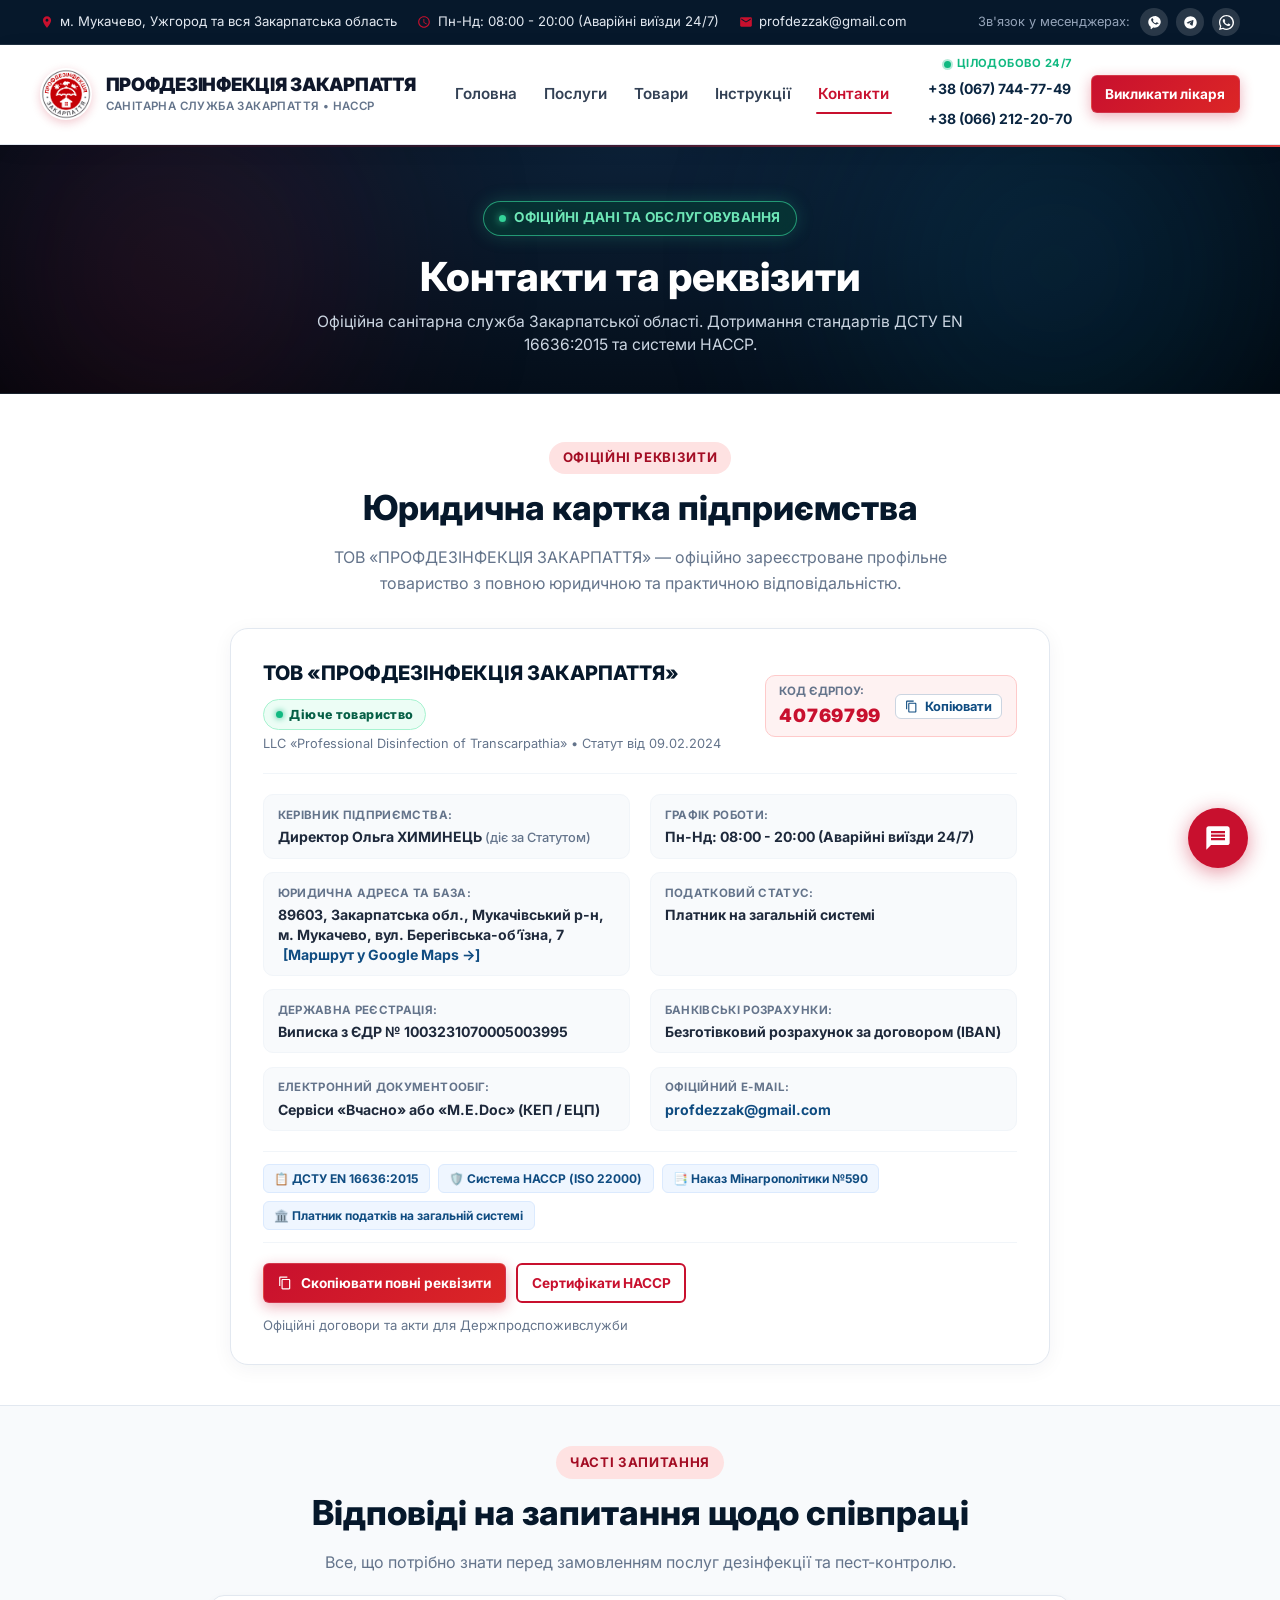
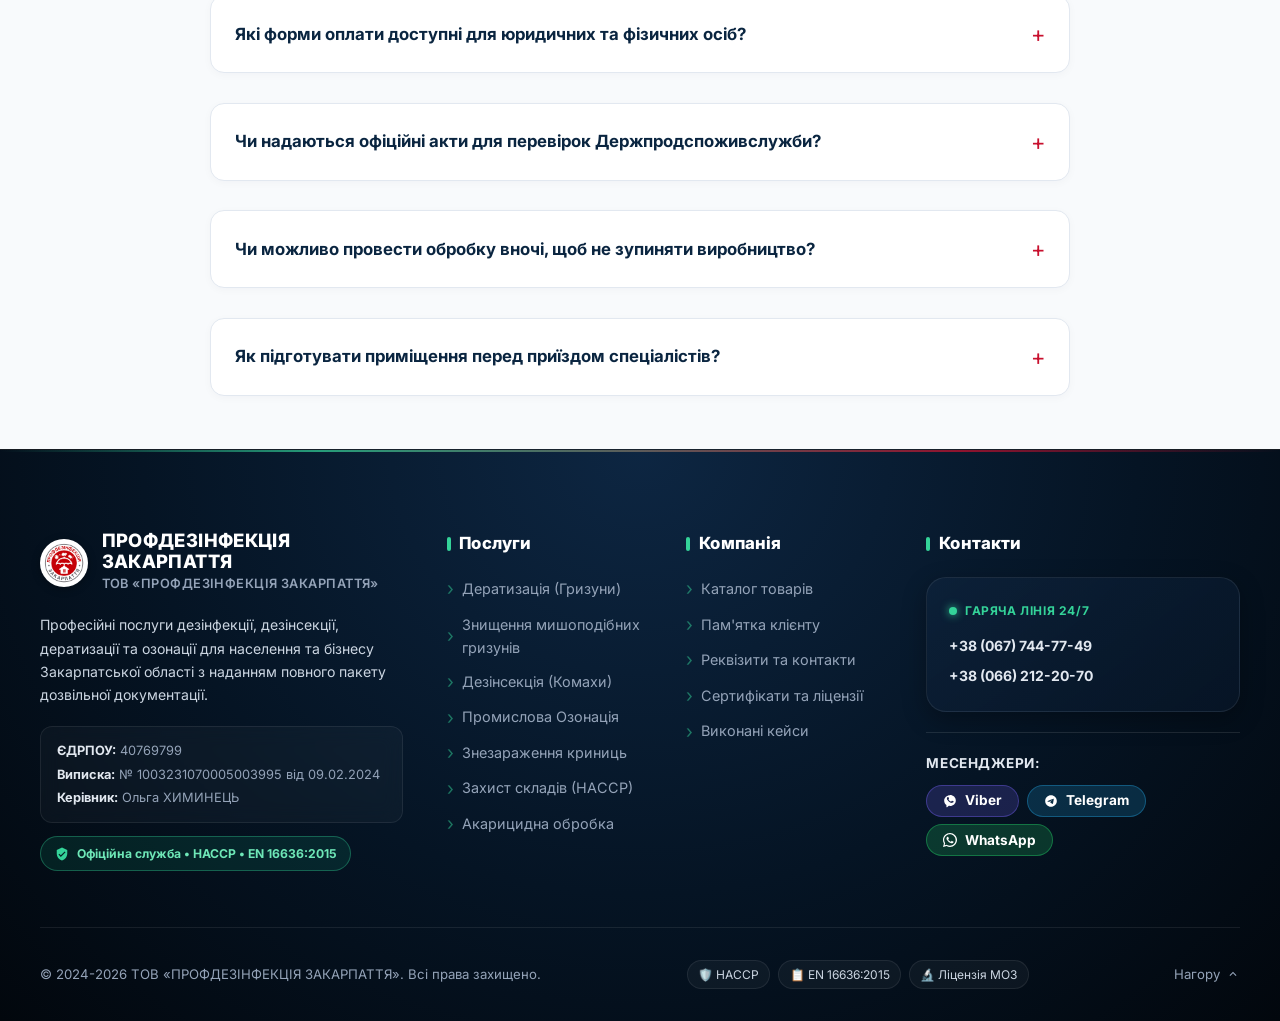
==== contacts.html @ a58d43ca "37" ====
<!DOCTYPE html>
<html lang="uk">
<head>
  <meta charset="UTF-8">
  <meta name="viewport" content="width=device-width, initial-scale=1.0">
  <title>Контакти та Реквізити | ТОВ «ПРОФДЕЗІНФЕКЦІЯ ЗАКАРПАТТЯ»</title>
  <meta name="description" content="Контакти, адреса та юридичні реквізити ТОВ «ПРОФДЕЗІНФЕКЦІЯ ЗАКАРПАТТЯ». м. Мукачево, вул. Берегівська-об’їзна, 7. Телефони: +38 (067) 744-77-49, +38 (066) 212-20-70.">
  <link rel="icon" type="image/png" href="logo.png">
  <meta property="og:title" content="Контакти та Реквізити | ТОВ «ПРОФДЕЗІНФЕКЦІЯ ЗАКАРПАТТЯ»">
  <meta property="og:description" content="Офіційні контакти та юридичні реквізити ТОВ «ПРОФДЕЗІНФЕКЦІЯ ЗАКАРПАТТЯ». м. Мукачево, вул. Берегівська-об’їзна, 7.">
  <meta property="og:image" content="logo.png">
  <meta property="og:type" content="website">
  <link rel="stylesheet" href="css/style.css">
  <link rel="preconnect" href="https://fonts.googleapis.com">
  <link rel="preconnect" href="https://fonts.gstatic.com" crossorigin>
  <link href="https://fonts.googleapis.com/css2?family=Inter:wght@400;500;600;700;800;900&display=swap" rel="stylesheet">
</head>
<body>

  <!-- Top Bar -->
  <div class="topbar">
    <div class="container">
      <div class="topbar-info">
        <div class="topbar-item">
          <svg viewBox="0 0 24 24"><path d="M12 2C8.13 2 5 5.13 5 9c0 5.25 7 13 7 13s7-7.75 7-13c0-3.87-3.13-7-7-7zm0 9.5c-1.38 0-2.5-1.12-2.5-2.5s1.12-2.5 2.5-2.5 2.5 1.12 2.5 2.5-1.12 2.5-2.5 2.5z"/></svg>
          <span data-bind="region">м. Мукачево, Ужгород та вся Закарпатська область</span>
        </div>
        <div class="topbar-item">
          <svg viewBox="0 0 24 24"><path d="M11.99 2C6.47 2 2 6.48 2 12s4.48 10 9.99 10C17.52 22 22 17.52 22 12S17.52 2 11.99 2zM12 20c-4.42 0-8-3.58-8-8s3.58-8 8-8 8 3.58 8 8-3.58 8-8 8zm.5-13H11v6l5.25 3.15.75-1.23-4.5-2.67z"/></svg>
          <span data-bind="workHours">Пн-Нд: 08:00 - 20:00 (Аварійні виїзди 24/7)</span>
        </div>
        <div class="topbar-item">
          <svg viewBox="0 0 24 24"><path d="M20 4H4c-1.1 0-1.99.9-1.99 2L2 18c0 1.1.9 2 2 2h16c1.1 0 2-.9 2-2V6c0-1.1-.9-2-2-2zm0 4l-8 5-8-5V6l8 5 8-5v2z"/></svg>
          <a href="mailto:profdezzak@gmail.com" data-bind="email">profdezzak@gmail.com</a>
        </div>
      </div>
      <div class="topbar-socials">
        <span>Зв'язок у месенджерах:</span>
        <a href="viber://chat?number=380677447749" data-social="viber" class="topbar-social-btn viber" title="Viber" target="_blank" rel="noopener" aria-label="Viber">
          <svg width="15" height="15" viewBox="0 0 24 24" fill="currentColor"><path d="M12.01 2.01c-5.5 0-9.97 4.14-9.97 9.42 0 3.01 1.48 5.71 3.84 7.37v3.2a.66.66 0 001.07.51l3.07-2.34c.65.13 1.32.2 2 .2 5.51 0 9.98-4.14 9.98-9.42s-4.47-9.42-9.98-9.42zm4.84 12.18c-.2.53-.94.97-1.44 1.03-.43.05-.98.07-1.58-.12-.39-.12-.89-.3-1.53-.58-2.69-1.19-4.44-3.92-4.57-4.1-.14-.18-1.09-1.45-1.09-2.77 0-1.32.69-1.97.93-2.24.25-.26.54-.33.72-.33.18 0 .36 0 .52.01.17.01.39-.06.61.47.23.55.78 1.9.85 2.04.07.14.12.31.02.5-.09.18-.14.3-.28.46-.14.16-.3.35-.43.47-.14.14-.29.29-.12.58.17.29.74 1.22 1.6 1.98 1.1 1 2.03 1.31 2.32 1.45.29.14.46.12.63-.08.18-.2.74-.86.94-1.16.2-.29.4-.24.67-.14.28.1 1.76.83 2.06.98.3.15.5.22.58.35.07.14.07.79-.13 1.32z"/></svg>
        </a>
        <a href="https://t.me/+380677447749" data-social="telegram" class="topbar-social-btn telegram" title="Telegram" target="_blank" rel="noopener" aria-label="Telegram">
          <svg width="15" height="15" viewBox="0 0 24 24" fill="currentColor"><path d="M12 2C6.48 2 2 6.48 2 12s4.48 10 10 10 10-4.48 10-10S17.52 2 12 2zm4.64 6.8c-.15 1.58-.8 5.42-1.13 7.19-.14.75-.42 1-.68 1.03-.58.05-1.02-.38-1.58-.75-.88-.58-1.38-.94-2.23-1.5-.99-.65-.35-1.01.22-1.59.15-.15 2.71-2.48 2.76-2.69a.2.2 0 00-.05-.18c-.06-.05-.14-.03-.21-.02-.09.02-1.49.95-4.22 2.79-.4.27-.76.41-1.08.4-.36-.01-1.04-.2-1.55-.37-.63-.2-1.12-.31-1.08-.66.02-.18.27-.36.74-.55 2.92-1.27 4.86-2.11 5.83-2.51 2.78-1.16 3.35-1.36 3.73-1.36.08 0 .27.02.39.12.1.08.13.19.14.27-.01.06.01.24 0 .38z"/></svg>
        </a>
        <a href="https://wa.me/380677447749" data-social="whatsapp" class="topbar-social-btn whatsapp" title="WhatsApp" target="_blank" rel="noopener" aria-label="WhatsApp">
          <svg width="15" height="15" viewBox="0 0 24 24" fill="currentColor"><path d="M12.004 0C5.373 0 0 5.373 0 12.004c0 2.115.55 4.184 1.597 6.002L.055 24l6.19-1.624a11.954 11.954 0 0 0 5.759 1.464h.005c6.63 0 12.004-5.374 12.004-12.004C24.013 5.373 18.636 0 12.004 0zm0 21.815c-1.8 0-3.563-.484-5.1-1.396l-.366-.217-3.791.994 1.012-3.696-.238-.379a9.78 9.78 0 0 1-1.502-5.117c0-5.41 4.402-9.813 9.814-9.813 2.622 0 5.088 1.022 6.942 2.877a9.76 9.76 0 0 1 2.872 6.936c0 5.412-4.402 9.815-9.814 9.815zm5.378-7.348c-.295-.148-1.747-.862-2.018-.96-.27-.099-.467-.148-.664.148-.197.295-.763.96-.935 1.157-.172.197-.345.222-.64.074a8.053 8.053 0 0 1-2.375-1.465 8.89 8.89 0 0 1-1.644-2.046c-.172-.295-.018-.455.13-.602.133-.133.296-.345.443-.518.148-.172.197-.295.296-.492.099-.197.049-.37-.025-.518-.074-.148-.665-1.602-.911-2.193-.24-.575-.483-.497-.664-.506-.172-.008-.37-.01-.566-.01-.197 0-.517.074-.788.37-.27.295-1.034 1.01-1.034 2.464 0 1.453 1.058 2.859 1.206 3.056.148.197 2.083 3.181 5.047 4.461.705.305 1.256.487 1.685.623.708.225 1.353.193 1.862.117.568-.085 1.747-.714 1.993-1.404.246-.69.246-1.282.172-1.404-.074-.123-.271-.197-.566-.345z"/></svg>
        </a>
      </div>
    </div>
  </div>

  <!-- Header -->
  <header class="site-header">
    <div class="container">
      <div class="header-inner">
        <a href="index.html" class="brand-logo" title="Головна - ТОВ ПРОФДЕЗІНФЕКЦІЯ ЗАКАРПАТТЯ">
          <img src="logo.png" alt="Логотип ТОВ ПРОФДЕЗІНФЕКЦІЯ ЗАКАРПАТТЯ" class="brand-logo-img" width="52" height="52">
          <div class="brand-text-group">
            <span class="brand-text-name">ПРОФДЕЗІНФЕКЦІЯ ЗАКАРПАТТЯ</span>
            <span class="brand-text-sub">Санітарна служба Закарпаття • НАССР</span>
          </div>
        </a>

        <nav class="nav-menu">
          <a href="index.html" class="nav-link">Головна</a>
          <a href="services.html" class="nav-link">Послуги</a>
          <a href="products.html" class="nav-link">Товари</a>
          <a href="instructions.html" class="nav-link">Інструкції</a>
          <a href="contacts.html" class="nav-link active">Контакти</a>
        </nav>

        <div class="header-cta">
          <div class="header-phone-box">
            <span class="phone-status">Цілодобово 24/7</span>
            <a href="tel:+380677447749" class="contact-phone-link" data-bind="phone-primary">+38 (067) 744-77-49</a>
            <a href="tel:+380662122070" class="contact-phone-link" data-bind="phone-secondary">+38 (066) 212-20-70</a>
          </div>
          <button class="btn btn-primary btn-sm" data-open-modal data-service-name="Виклик лікаря">
            Викликати лікаря
          </button>
          <button class="mobile-toggle" aria-label="Меню">
            <svg width="24" height="24" viewBox="0 0 24 24" fill="currentColor"><path d="M3 18h18v-2H3v2zm0-5h18v-2H3v2zm0-7v2h18V6H3z"/></svg>
          </button>
        </div>
      </div>
    </div>
  </header>

  <!-- Page Header -->
  <section class="page-header animated-dark-bg" id="orderRequest" style="padding: 3.5rem 0 2.25rem;">
    <div class="cases-bg-glow orb-1" aria-hidden="true"></div>
    <div class="cases-bg-glow orb-2" aria-hidden="true"></div>
    <div class="cases-glow-line" aria-hidden="true"></div>

    <div class="container text-center" style="position: relative; z-index: 2;">
      <span class="section-tag">Офіційні дані та обслуговування</span>
      <h1 class="section-title" style="color: #FFFFFF; margin-bottom: 0.5rem; font-size: clamp(1.8rem, 3.5vw, 2.5rem);">
        Контакти та реквізити
      </h1>
      <p style="color: #CBD5E1; max-width: 660px; margin: 0 auto; font-size: 0.98rem; line-height: 1.5;">
        Офіційна санітарна служба Закарпатської області. Дотримання стандартів ДСТУ EN 16636:2015 та системи НАССР.
      </p>
    </div>
  </section>

  <!-- Section: Official Company Requisites Spec (Pure White Block) -->
  <section class="section-padding" id="requisites" style="background: #FFFFFF; padding-top: 3rem;">
    <div class="container">
      <div class="section-header text-center" style="margin-bottom: 2rem;">
        <span class="section-tag">Офіційні реквізити</span>
        <h2 class="section-title">Юридична картка підприємства</h2>
        <p class="section-subtitle">
          ТОВ «ПРОФДЕЗІНФЕКЦІЯ ЗАКАРПАТТЯ» — офіційно зареєстроване профільне товариство з повною юридичною та практичною відповідальністю.
        </p>
      </div>

      <div class="req-card-compact">
        <!-- Compact Top Bar -->
        <div class="req-compact-top">
          <div class="req-compact-title-wrap">
            <div style="display: flex; align-items: center; gap: 0.6rem; flex-wrap: wrap;">
              <h3 class="req-company-title">ТОВ «ПРОФДЕЗІНФЕКЦІЯ ЗАКАРПАТТЯ»</h3>
              <div class="req-status-badge">
                <span class="req-status-dot"></span>
                <span>Діюче товариство</span>
              </div>
            </div>
            <div class="req-company-sub">
              LLC «Professional Disinfection of Transcarpathia» • Статут від 09.02.2024
            </div>
          </div>

          <!-- Highlighted EDRPOU Box -->
          <div class="req-edrpou-badge-box">
            <div>
              <div style="font-size: 0.72rem; color: #64748B; font-weight: 700; text-transform: uppercase;">Код ЄДРПОУ:</div>
              <div class="req-edrpou-val">40769799</div>
            </div>
            <button type="button" class="req-copy-pill" data-copy-val="40769799" title="Скопіювати ЄДРПОУ" style="margin-left: 0.25rem;">
              <svg width="13" height="13" viewBox="0 0 24 24" fill="currentColor"><path d="M16 1H4c-1.1 0-2 .9-2 2v14h2V3h12V1zm3 4H8c-1.1 0-2 .9-2 2v14c0 1.1.9 2 2 2h11c1.1 0 2-.9 2-2V7c0-1.1-.9-2-2-2zm0 16H8V7h11v14z"/></svg>
              <span>Копіювати</span>
            </button>
          </div>
        </div>

        <!-- Compact 2-Column Info Grid -->
        <div class="req-compact-grid">
          <div class="req-compact-item">
            <span class="req-compact-label">Керівник підприємства:</span>
            <span class="req-compact-value">Директор Ольга ХИМИНЕЦЬ <span style="font-weight: 500; font-size: 0.8rem; color: #64748B;">(діє за Статутом)</span></span>
          </div>

          <div class="req-compact-item">
            <span class="req-compact-label">Графік роботи:</span>
            <span class="req-compact-value" data-bind="work-hours">Пн–Нд: 08:00 – 20:00 <span style="font-weight: 500; font-size: 0.8rem; color: #64748B;">(Аварійні виїзди 24/7)</span></span>
          </div>

          <div class="req-compact-item">
            <span class="req-compact-label">Юридична адреса та база:</span>
            <span class="req-compact-value">
              <span data-bind="address">89603, Закарпатська обл., м. Мукачево, вул. Берегівська-об’їзна, 7</span>
              <a href="https://www.google.com/maps/search/?api=1&query=48.42333,22.69666" target="_blank" rel="noopener" style="display: inline-block; margin-left: 0.35rem; color: #0F4C81; font-weight: 700;">
                [Маршрут у Google Maps →]
              </a>
            </span>
          </div>

          <div class="req-compact-item">
            <span class="req-compact-label">Податковий статус:</span>
            <span class="req-compact-value">Платник на загальній системі</span>
          </div>

          <div class="req-compact-item">
            <span class="req-compact-label">Державна реєстрація:</span>
            <span class="req-compact-value">Виписка з ЄДР № 1003231070005003995</span>
          </div>

          <div class="req-compact-item">
            <span class="req-compact-label">Банківські розрахунки:</span>
            <span class="req-compact-value">Безготівковий розрахунок за договором (IBAN)</span>
          </div>

          <div class="req-compact-item">
            <span class="req-compact-label">Електронний документообіг:</span>
            <span class="req-compact-value">Сервіси «Вчасно» або «M.E.Doc» (КЕП / ЕЦП)</span>
          </div>

          <div class="req-compact-item">
            <span class="req-compact-label">Офіційний e-mail:</span>
            <span class="req-compact-value"><a href="mailto:profdezzak@gmail.com" style="color: #0F4C81; font-weight: 700; text-decoration: none;" data-bind="email">profdezzak@gmail.com</a></span>
          </div>
        </div>

        <!-- Regulatory Standards Tags -->
        <div class="req-compact-tags">
          <span class="req-compact-tag">📋 ДСТУ EN 16636:2015</span>
          <span class="req-compact-tag">🛡️ Система НАССР (ISO 22000)</span>
          <span class="req-compact-tag">📑 Наказ Мінагрополітики №590</span>
          <span class="req-compact-tag">🏛️ Платник податків на загальній системі</span>
        </div>

        <!-- Actions -->
        <div class="req-compact-actions">
          <div style="display: flex; gap: 0.65rem; flex-wrap: wrap;">
            <button type="button" class="btn btn-primary btn-sm" data-copy-val="ТОВ «ПРОФДЕЗІНФЕКЦІЯ ЗАКАРПАТТЯ», ЄДРПОУ 40769799, 89603, Закарпатська обл., м. Мукачево, вул. Берегівська-об’їзна, 7, тел: +38 (067) 744-77-49, email: profdezzak@gmail.com">
              <svg width="14" height="14" viewBox="0 0 24 24" fill="currentColor"><path d="M16 1H4c-1.1 0-2 .9-2 2v14h2V3h12V1zm3 4H8c-1.1 0-2 .9-2 2v14c0 1.1.9 2 2 2h11c1.1 0 2-.9 2-2V7c0-1.1-.9-2-2-2zm0 16H8V7h11v14z"/></svg>
              <span>Скопіювати повні реквізити</span>
            </button>
            <a href="index.html#certificates" class="btn btn-outline btn-sm open-cert-modal">
              <span>Сертифікати НАССР</span>
            </a>
          </div>
          <span style="font-size: 0.82rem; color: #64748B;">
            Офіційні договори та акти для Держпродспоживслужби
          </span>
        </div>
      </div>
    </div>
  </section>

  <!-- Contacts FAQ Section - Soft Slate Block -->
  <section class="section-padding" id="faq" style="background: #F8FAFC; border-top: 1px solid #E2E8F0;">
    <div class="container">
      <div class="section-header text-center">
        <span class="section-tag">Часті запитання</span>
        <h2 class="section-title">Відповіді на запитання щодо співпраці</h2>
        <p class="section-subtitle">
          Все, що потрібно знати перед замовленням послуг дезінфекції та пест-контролю.
        </p>
      </div>

      <div class="faq-grid" style="max-width: 860px; margin: 0 auto;">
        <div class="faq-item" style="background: #FFFFFF; border: 1px solid #E2E8F0; border-radius: 14px; margin-bottom: 0.85rem; box-shadow: 0 2px 8px rgba(10, 37, 64, 0.03);">
          <details>
            <summary>Які форми оплати доступні для юридичних та фізичних осіб?</summary>
            <div class="faq-answer">
              Працюємо за безготівковим розрахунком з наданням повного пакета бухгалтерських документів (рахунок-фактура, акт виконаних робіт, податкові накладні), а також через казначейські рахунки для державних установ. Фізичні особи можуть оплатити послуги картою або за реквізитами після проведення робіт.
            </div>
          </details>
        </div>

        <div class="faq-item" style="background: #FFFFFF; border: 1px solid #E2E8F0; border-radius: 14px; margin-bottom: 0.85rem; box-shadow: 0 2px 8px rgba(10, 37, 64, 0.03);">
          <details>
            <summary>Чи надаються офіційні акти для перевірок Держпродспоживслужби?</summary>
            <div class="faq-answer">
              Так, на 100%. Ми видаємо офіційні номерні акти виконаних робіт установленого зразка, санітарні паспорти об'єктів та заповнюємо журнали пест-контролю відповідно до регламентів ДСТУ EN 16636:2015 та системи НАССР (Наказ Мінагрополітики №590).
            </div>
          </details>
        </div>

        <div class="faq-item" style="background: #FFFFFF; border: 1px solid #E2E8F0; border-radius: 14px; margin-bottom: 0.85rem; box-shadow: 0 2px 8px rgba(10, 37, 64, 0.03);">
          <details>
            <summary>Чи можливо провести обробку вночі, щоб не зупиняти виробництво?</summary>
            <div class="faq-answer">
              Так. Для ресторанів, супермаркетів, складів та пекарень ми надаємо послугу «Zero-Downtime»: мобільна бригада виїжджає у зручний для вас проміжок часу (наприклад, з 22:00 до 06:00), проводить повну дезінсекцію або озонацію та вентиляцію, щоб о 08:00 заклад розпочав роботу в чистому приміщенні.
            </div>
          </details>
        </div>

        <div class="faq-item" style="background: #FFFFFF; border: 1px solid #E2E8F0; border-radius: 14px; margin-bottom: 0.85rem; box-shadow: 0 2px 8px rgba(10, 37, 64, 0.03);">
          <details>
            <summary>Як підготувати приміщення перед приїздом спеціалістів?</summary>
            <div class="faq-answer">
              Основні правила: заховати відкриті продукти харчування або герметично запакувати їх, прибрати предмети особистої гігієни та забезпечити доступ фахівців до плінтусів, кутів і вентиляційних отворів. Детальні пам'ятки можна переглянути у розділі <a href="instructions.html" style="color: var(--brand-red); font-weight: 700;">«Інструкції»</a>.
            </div>
          </details>
        </div>
      </div>
    </div>
  </section>

  <!-- Site Footer -->
  <footer class="site-footer">
    <div class="container">
      <div class="footer-grid">
        <div class="footer-brand">
          <div class="footer-brand-header">
            <img src="logo.png" alt="Логотип ТОВ ПРОФДЕЗІНФЕКЦІЯ ЗАКАРПАТТЯ" class="footer-logo-img">
            <div>
              <div class="brand-text-name">ПРОФДЕЗІНФЕКЦІЯ ЗАКАРПАТТЯ</div>
              <div class="brand-text-sub">ТОВ «ПРОФДЕЗІНФЕКЦІЯ ЗАКАРПАТТЯ»</div>
            </div>
          </div>
          <p class="footer-brand-desc">
            Професійні послуги дезінфекції, дезінсекції, дератизації та озонації для населення та бізнесу Закарпатської області з наданням повного пакету дозвільної документації.
          </p>
          <div class="footer-requisites-card">
            <div class="footer-req-row"><strong>ЄДРПОУ:</strong> 40769799</div>
            <div class="footer-req-row"><strong>Виписка:</strong> № 1003231070005003995 від 09.02.2024</div>
            <div class="footer-req-row"><strong>Керівник:</strong> Ольга ХИМИНЕЦЬ</div>
          </div>
          <div class="footer-license-badge">
            <svg width="14" height="14" viewBox="0 0 24 24" fill="currentColor"><path d="M12 1L3 5v6c0 5.55 3.84 10.74 9 12 5.16-1.26 9-6.45 9-12V5l-9-4zm-2 16l-4-4 1.41-1.41L10 14.17l6.59-6.59L18 9l-8 8z"/></svg>
            <span>Офіційна служба • НАССР • EN 16636:2015</span>
          </div>
        </div>

        <div>
          <h4 class="footer-heading">Послуги</h4>
          <ul class="footer-links">
            <li><a href="services.html#deratization">Дератизація (Гризуни)</a></li>
            <li><a href="services.html#deratization-rodents">Знищення мишоподібних гризунів</a></li>
            <li><a href="services.html#disinsection">Дезінсекція (Комахи)</a></li>
            <li><a href="services.html#ozonation">Промислова Озонація</a></li>
            <li><a href="services.html#water-disinfection">Знезараження криниць</a></li>
            <li><a href="services.html#storage-protection">Захист складів (НАССР)</a></li>
            <li><a href="services.html#outdoor-treatment">Акарицидна обробка</a></li>
          </ul>
        </div>

        <div>
          <h4 class="footer-heading">Компанія</h4>
          <ul class="footer-links">
            <li><a href="products.html">Каталог товарів</a></li>
            <li><a href="instructions.html">Пам'ятка клієнту</a></li>
            <li><a href="contacts.html">Реквізити та контакти</a></li>
            <li><a href="index.html#certificates" class="open-cert-modal">Сертифікати та ліцензії</a></li>
            <li><a href="index.html#cases">Виконані кейси</a></li>
          </ul>
        </div>

        <div>
          <h4 class="footer-heading">Контакти</h4>
          <div class="footer-contact-card">
            <div class="footer-hotline-badge">
              <span class="pulse-dot"></span>
              <span>Гаряча лінія 24/7</span>
            </div>
            <a href="tel:+380677447749" class="contact-phone-link" data-bind="phone-primary">+38 (067) 744-77-49</a>
            <a href="tel:+380662122070" class="contact-phone-link" data-bind="phone-secondary">+38 (066) 212-20-70</a>
          </div>

          <div class="footer-social-block">
            <div class="footer-social-title">Месенджери:</div>
            <div class="footer-messengers-grid">
              <a href="viber://chat?number=380677447749" data-social="viber" class="social-pill-btn viber" target="_blank" rel="noopener" aria-label="Viber">
                <svg viewBox="0 0 24 24"><path d="M12.01 2.01c-5.5 0-9.97 4.14-9.97 9.42 0 3.01 1.48 5.71 3.84 7.37v3.2a.66.66 0 001.07.51l3.07-2.34c.65.13 1.32.2 2 .2 5.51 0 9.98-4.14 9.98-9.42s-4.47-9.42-9.98-9.42zm4.84 12.18c-.2.53-.94.97-1.44 1.03-.43.05-.98.07-1.58-.12-.39-.12-.89-.3-1.53-.58-2.69-1.19-4.44-3.92-4.57-4.1-.14-.18-1.09-1.45-1.09-2.77 0-1.32.69-1.97.93-2.24.25-.26.54-.33.72-.33.18 0 .36 0 .52.01.17.01.39-.06.61.47.23.55.78 1.9.85 2.04.07.14.12.31.02.5-.09.18-.14.3-.28.46-.14.16-.3.35-.43.47-.14.14-.29.29-.12.58.17.29.74 1.22 1.6 1.98 1.1 1 2.03 1.31 2.32 1.45.29.14.46.12.63-.08.18-.2.74-.86.94-1.16.2-.29.4-.24.67-.14.28.1 1.76.83 2.06.98.3.15.5.22.58.35.07.14.07.79-.13 1.32z"/></svg>Viber
              </a>
              <a href="https://t.me/+380677447749" data-social="telegram" class="social-pill-btn telegram" target="_blank" rel="noopener" aria-label="Telegram">
                <svg viewBox="0 0 24 24"><path d="M12 2C6.48 2 2 6.48 2 12s4.48 10 10 10 10-4.48 10-10S17.52 2 12 2zm4.64 6.8c-.15 1.58-.8 5.42-1.13 7.19-.14.75-.42 1-.68 1.03-.58.05-1.02-.38-1.58-.75-.88-.58-1.38-.94-2.23-1.5-.99-.65-.35-1.01.22-1.59.15-.15 2.71-2.48 2.76-2.69a.2.2 0 00-.05-.18c-.06-.05-.14-.03-.21-.02-.09.02-1.49.95-4.22 2.79-.4.27-.76.41-1.08.4-.36-.01-1.04-.2-1.55-.37-.63-.2-1.12-.31-1.08-.66.02-.18.27-.36.74-.55 2.92-1.27 4.86-2.11 5.83-2.51 2.78-1.16 3.35-1.36 3.73-1.36.08 0 .27.02.39.12.1.08.13.19.14.27-.01.06.01.24 0 .38z"/></svg>Telegram
              </a>
              <a href="https://wa.me/380677447749" data-social="whatsapp" class="social-pill-btn whatsapp" target="_blank" rel="noopener" aria-label="WhatsApp">
                <svg viewBox="0 0 24 24"><path d="M12.004 0C5.373 0 0 5.373 0 12.004c0 2.115.55 4.184 1.597 6.002L.055 24l6.19-1.624a11.954 11.954 0 0 0 5.759 1.464h.005c6.63 0 12.004-5.374 12.004-12.004C24.013 5.373 18.636 0 12.004 0zm0 21.815c-1.8 0-3.563-.484-5.1-1.396l-.366-.217-3.791.994 1.012-3.696-.238-.379a9.78 9.78 0 0 1-1.502-5.117c0-5.41 4.402-9.813 9.814-9.813 2.622 0 5.088 1.022 6.942 2.877a9.76 9.76 0 0 1 2.872 6.936c0 5.412-4.402 9.815-9.814 9.815zm5.378-7.348c-.295-.148-1.747-.862-2.018-.96-.27-.099-.467-.148-.664.148-.197.295-.763.96-.935 1.157-.172.197-.345.222-.64.074a8.053 8.053 0 0 1-2.375-1.465 8.89 8.89 0 0 1-1.644-2.046c-.172-.295-.018-.455.13-.602.133-.133.296-.345.443-.518.148-.172.197-.295.296-.492.099-.197.049-.37-.025-.518-.074-.148-.665-1.602-.911-2.193-.24-.575-.483-.497-.664-.506-.172-.008-.37-.01-.566-.01-.197 0-.517.074-.788.37-.27.295-1.034 1.01-1.034 2.464 0 1.453 1.058 2.859 1.206 3.056.148.197 2.083 3.181 5.047 4.461.705.305 1.256.487 1.685.623.708.225 1.353.193 1.862.117.568-.085 1.747-.714 1.993-1.404.246-.69.246-1.282.172-1.404-.074-.123-.271-.197-.566-.345z"/></svg>WhatsApp
              </a>
            </div>
          </div>
        </div>
      </div>

      <div class="footer-bottom">
        <div>
          © 2024-2026 ТОВ «ПРОФДЕЗІНФЕКЦІЯ ЗАКАРПАТТЯ». Всі права захищено.
        </div>
        <div class="footer-trust-badges">
          <span class="footer-trust-pill">🛡️ НАССР</span>
          <span class="footer-trust-pill">📋 EN 16636:2015</span>
          <span class="footer-trust-pill">🔬 Ліцензія МОЗ</span>
        </div>
        <div>
          <a href="#top" onclick="window.scrollTo({top:0,behavior:'smooth'}); return false;" style="color: #94A3B8; display: inline-flex; align-items: center; gap: 0.35rem; transition: color 0.2s;" onmouseover="this.style.color='#34D399'" onmouseout="this.style.color='#94A3B8'">
            <span>Нагору</span>
            <svg width="14" height="14" viewBox="0 0 24 24" fill="currentColor"><path d="M7.41 15.41L12 10.83l4.59 4.58L18 14l-6-6-6 6z"/></svg>
          </a>
        </div>
      </div>
    </div>
  </footer>

  <!-- Floating Speed Dial Widget -->
  <div class="speed-dial-wrapper">
    <div class="speed-dial-main" title="Швидкий зв'язок">
      <svg width="28" height="28" viewBox="0 0 24 24" fill="currentColor"><path d="M20 2H4c-1.1 0-1.99.9-1.99 2L2 22l4-4h14c1.1 0 2-.9 2-2V4c0-1.1-.9-2-2-2zm-2 12H6v-2h12v2zm0-3H6V9h12v2zm0-3H6V6h12v2z"/></svg>
    </div>
    <div class="speed-dial-items">
      <a href="tel:+380677447749" class="speed-dial-btn phone" title="Дзвінок" data-bind="phone-primary"><svg width="22" height="22" viewBox="0 0 24 24" fill="currentColor"><path d="M6.62 10.79c1.44 2.83 3.76 5.14 6.59 6.59l2.2-2.2c.27-.27.67-.36 1.02-.24 1.12.37 2.33.57 3.57.57.55 0 1 .45 1 1V20c0 .55-.45 1-1 1-9.39 0-17-7.61-17-17 0-.55.45-1 1-1h3.5c.55 0 1 .45 1 1 0 1.25.2 2.45.57 3.57.11.35.03.74-.25 1.02l-2.2 2.2z"/></svg></a>
      <a href="viber://chat?number=380677447749" data-social="viber" class="speed-dial-btn viber" title="Viber" target="_blank" rel="noopener" aria-label="Viber"><svg width="22" height="22" viewBox="0 0 24 24" fill="currentColor"><path d="M12.01 2.01c-5.5 0-9.97 4.14-9.97 9.42 0 3.01 1.48 5.71 3.84 7.37v3.2a.66.66 0 001.07.51l3.07-2.34c.65.13 1.32.2 2 .2 5.51 0 9.98-4.14 9.98-9.42s-4.47-9.42-9.98-9.42zm4.84 12.18c-.2.53-.94.97-1.44 1.03-.43.05-.98.07-1.58-.12-.39-.12-.89-.3-1.53-.58-2.69-1.19-4.44-3.92-4.57-4.1-.14-.18-1.09-1.45-1.09-2.77 0-1.32.69-1.97.93-2.24.25-.26.54-.33.72-.33.18 0 .36 0 .52.01.17.01.39-.06.61.47.23.55.78 1.9.85 2.04.07.14.12.31.02.5-.09.18-.14.3-.28.46-.14.16-.3.35-.43.47-.14.14-.29.29-.12.58.17.29.74 1.22 1.6 1.98 1.1 1 2.03 1.31 2.32 1.45.29.14.46.12.63-.08.18-.2.74-.86.94-1.16.2-.29.4-.24.67-.14.28.1 1.76.83 2.06.98.3.15.5.22.58.35.07.14.07.79-.13 1.32z"/></svg></a>
      <a href="https://t.me/+380677447749" data-social="telegram" class="speed-dial-btn telegram" title="Telegram" target="_blank" rel="noopener" aria-label="Telegram"><svg width="22" height="22" viewBox="0 0 24 24" fill="currentColor"><path d="M12 2C6.48 2 2 6.48 2 12s4.48 10 10 10 10-4.48 10-10S17.52 2 12 2zm4.64 6.8c-.15 1.58-.8 5.42-1.13 7.19-.14.75-.42 1-.68 1.03-.58.05-1.02-.38-1.58-.75-.88-.58-1.38-.94-2.23-1.5-.99-.65-.35-1.01.22-1.59.15-.15 2.71-2.48 2.76-2.69a.2.2 0 00-.05-.18c-.06-.05-.14-.03-.21-.02-.09.02-1.49.95-4.22 2.79-.4.27-.76.41-1.08.4-.36-.01-1.04-.2-1.55-.37-.63-.2-1.12-.31-1.08-.66.02-.18.27-.36.74-.55 2.92-1.27 4.86-2.11 5.83-2.51 2.78-1.16 3.35-1.36 3.73-1.36.08 0 .27.02.39.12.1.08.13.19.14.27-.01.06.01.24 0 .38z"/></svg></a>
      <a href="https://wa.me/380677447749" data-social="whatsapp" class="speed-dial-btn whatsapp" title="WhatsApp" target="_blank" rel="noopener" aria-label="WhatsApp"><svg width="22" height="22" viewBox="0 0 24 24" fill="currentColor"><path d="M12.004 0C5.373 0 0 5.373 0 12.004c0 2.115.55 4.184 1.597 6.002L.055 24l6.19-1.624a11.954 11.954 0 0 0 5.759 1.464h.005c6.63 0 12.004-5.374 12.004-12.004C24.013 5.373 18.636 0 12.004 0zm0 21.815c-1.8 0-3.563-.484-5.1-1.396l-.366-.217-3.791.994 1.012-3.696-.238-.379a9.78 9.78 0 0 1-1.502-5.117c0-5.41 4.402-9.813 9.814-9.813 2.622 0 5.088 1.022 6.942 2.877a9.76 9.76 0 0 1 2.872 6.936c0 5.412-4.402 9.815-9.814 9.815zm5.378-7.348c-.295-.148-1.747-.862-2.018-.96-.27-.099-.467-.148-.664.148-.197.295-.763.96-.935 1.157-.172.197-.345.222-.64.074a8.053 8.053 0 0 1-2.375-1.465 8.89 8.89 0 0 1-1.644-2.046c-.172-.295-.018-.455.13-.602.133-.133.296-.345.443-.518.148-.172.197-.295.296-.492.099-.197.049-.37-.025-.518-.074-.148-.665-1.602-.911-2.193-.24-.575-.483-.497-.664-.506-.172-.008-.37-.01-.566-.01-.197 0-.517.074-.788.37-.27.295-1.034 1.01-1.034 2.464 0 1.453 1.058 2.859 1.206 3.056.148.197 2.083 3.181 5.047 4.461.705.305 1.256.487 1.685.623.708.225 1.353.193 1.862.117.568-.085 1.747-.714 1.993-1.404.246-.69.246-1.282.172-1.404-.074-.123-.271-.197-.566-.345z"/></svg></a>
    </div>
  </div>

  <!-- Doctor Direct Contact Modal (No forms, direct link to 067 744 77 49) -->
  <div class="modal-backdrop" id="doctorContactModal">
    <div class="modal-content doctor-contact-modal-content">
      <button class="modal-close" aria-label="Закрити">&times;</button>
      <div class="doctor-avatar-circle" aria-hidden="true">
        <svg width="34" height="34" viewBox="0 0 24 24" fill="currentColor">
          <path d="M12 2C6.48 2 2 6.48 2 12s4.48 10 10 10 10-4.48 10-10S17.52 2 12 2zm0 3c1.66 0 3 1.34 3 3s-1.34 3-3 3-3-1.34-3-3 1.34-3 3-3zm0 14.2c-2.5 0-4.71-1.28-6-3.22.03-1.99 4-3.08 6-3.08 1.99 0 5.97 1.09 6 3.08-1.29 1.94-3.5 3.22-6 3.22z"/>
        </svg>
      </div>
      <h3 class="doctor-modal-title">Консультація лікаря-дезінфектора</h3>
      <p class="doctor-modal-sub">
        Прямий зв'язок зі спеціалістом без заповнення форм:
      </p>

      <div class="doctor-modal-phone-card">
        <span class="doctor-modal-phone-lbl">Черговий лікар (Мукачево та Закарпаття):</span>
        <a href="tel:+380677447749" class="doctor-modal-phone-val">+38 (067) 744-77-49</a>
        <div class="doctor-modal-phone-badge">
          <span class="badge-dot-live"></span> Пн–Нд: 08:00 – 20:00 • Аварійні виїзди 24/7
        </div>
      </div>

      <div class="doctor-modal-channels">
        <a href="tel:+380677447749" class="doctor-channel-card call">
          <span class="channel-icon-wrap call">
            <svg width="20" height="20" viewBox="0 0 24 24" fill="currentColor"><path d="M6.62 10.79c1.44 2.83 3.76 5.14 6.59 6.59l2.2-2.2c.27-.27.67-.36 1.02-.24 1.12.37 2.33.57 3.57.57.55 0 1 .45 1 1V20c0 .55-.45 1-1 1-9.39 0-17-7.61-17-17 0-.55.45-1 1-1h3.5c.55 0 1 .45 1 1 0 1.25.2 2.45.57 3.57.11.35.03.74-.25 1.02l-2.2 2.2z"/></svg>
          </span>
          <div class="channel-info">
            <strong>Зателефонувати</strong>
            <span>Прямий виклик на мобільний</span>
          </div>
          <span class="channel-action-arrow">→</span>
        </a>

        <a href="viber://chat?number=380677447749" target="_blank" rel="noopener" class="doctor-channel-card viber">
          <span class="channel-icon-wrap viber">
            <svg width="20" height="20" viewBox="0 0 24 24" fill="currentColor"><path d="M12.01 2.01c-5.5 0-9.97 4.14-9.97 9.42 0 3.01 1.48 5.71 3.84 7.37v3.2a.66.66 0 001.07.51l3.07-2.34c.65.13 1.32.2 2 .2 5.51 0 9.98-4.14 9.98-9.42s-4.47-9.42-9.98-9.42zm4.84 12.18c-.2.53-.94.97-1.44 1.03-.43.05-.98.07-1.58-.12-.39-.12-.89-.3-1.53-.58-2.69-1.19-4.44-3.92-4.57-4.1-.14-.18-1.09-1.45-1.09-2.77 0-1.32.69-1.97.93-2.24.25-.26.54-.33.72-.33.18 0 .36 0 .52.01.17.01.39-.06.61.47.23.55.78 1.9.85 2.04.07.14.12.31.02.5-.09.18-.14.3-.28.46-.14.16-.3.35-.43.47-.14.14-.29.29-.12.58.17.29.74 1.22 1.6 1.98 1.1 1 2.03 1.31 2.32 1.45.29.14.46.12.63-.08.18-.2.74-.86.94-1.16.2-.29.4-.24.67-.14.28.1 1.76.83 2.06.98.3.15.5.22.58.35.07.14.07.79-.13 1.32z"/></svg>
          </span>
          <div class="channel-info">
            <strong>Чат у Viber</strong>
            <span>Надіслати повідомлення або фото</span>
          </div>
          <span class="channel-action-arrow">→</span>
        </a>

        <a href="https://t.me/+380677447749" target="_blank" rel="noopener" class="doctor-channel-card telegram">
          <span class="channel-icon-wrap telegram">
            <svg width="20" height="20" viewBox="0 0 24 24" fill="currentColor"><path d="M12 2C6.48 2 2 6.48 2 12s4.48 10 10 10 10-4.48 10-10S17.52 2 12 2zm4.64 6.8c-.15 1.58-.8 5.42-1.13 7.19-.14.75-.42 1-.68 1.03-.58.05-1.02-.38-1.58-.75-.88-.58-1.38-.94-2.23-1.5-.99-.65-.35-1.01.22-1.59.15-.15 2.71-2.48 2.76-2.69a.2.2 0 00-.05-.18c-.06-.05-.14-.03-.21-.02-.09.02-1.49.95-4.22 2.79-.4.27-.76.41-1.08.4-.36-.01-1.04-.2-1.55-.37-.63-.2-1.12-.31-1.08-.66.02-.18.27-.36.74-.55 2.92-1.27 4.86-2.11 5.83-2.51 2.78-1.16 3.35-1.36 3.73-1.36.08 0 .27.02.39.12.1.08.13.19.14.27-.01.06.01.24 0 .38z"/></svg>
          </span>
          <div class="channel-info">
            <strong>Чат у Telegram</strong>
            <span>Швидка консультація</span>
          </div>
          <span class="channel-action-arrow">→</span>
        </a>

        <a href="https://wa.me/380677447749" target="_blank" rel="noopener" class="doctor-channel-card whatsapp">
          <span class="channel-icon-wrap whatsapp">
            <svg width="20" height="20" viewBox="0 0 24 24" fill="currentColor"><path d="M12.004 0C5.373 0 0 5.373 0 12.004c0 2.115.55 4.184 1.597 6.002L.055 24l6.19-1.624a11.954 11.954 0 0 0 5.759 1.464h.005c6.63 0 12.004-5.374 12.004-12.004C24.013 5.373 18.636 0 12.004 0zm0 21.815c-1.8 0-3.563-.484-5.1-1.396l-.366-.217-3.791.994 1.012-3.696-.238-.379a9.78 9.78 0 0 1-1.502-5.117c0-5.41 4.402-9.813 9.814-9.813 2.622 0 5.088 1.022 6.942 2.877a9.76 9.76 0 0 1 2.872 6.936c0 5.412-4.402 9.815-9.814 9.815zm5.378-7.348c-.295-.148-1.747-.862-2.018-.96-.27-.099-.467-.148-.664.148-.197.295-.763.96-.935 1.157-.172.197-.345.222-.64.074a8.053 8.053 0 0 1-2.375-1.465 8.89 8.89 0 0 1-1.644-2.046c-.172-.295-.018-.455.13-.602.133-.133.296-.345.443-.518.148-.172.197-.295.296-.492.099-.197.049-.37-.025-.518-.074-.148-.665-1.602-.911-2.193-.24-.575-.483-.497-.664-.506-.172-.008-.37-.01-.566-.01-.197 0-.517.074-.788.37-.27.295-1.034 1.01-1.034 2.464 0 1.453 1.058 2.859 1.206 3.056.148.197 2.083 3.181 5.047 4.461.705.305 1.256.487 1.685.623.708.225 1.353.193 1.862.117.568-.085 1.747-.714 1.993-1.404.246-.69.246-1.282.172-1.404-.074-.123-.271-.197-.566-.345z"/></svg>
    </div>
  </div>

  <!-- Lead / Service Modal -->
  <div class="modal-backdrop" id="orderModal">
    <div class="modal-content">
      <button class="modal-close" aria-label="Закрити">&times;</button>
      <h3 style="font-size: 1.5rem; font-weight: 800; color: var(--primary-dark); margin-bottom: 0.5rem;">
        Замовити послугу / консультацію
      </h3>
      <p style="font-size: 0.9rem; color: var(--text-muted); margin-bottom: 1.5rem;">
        Залиште контактні дані — лікар-дезінфектор передзвонить вам для уточнення деталей.
      </p>

      <form data-lead-form>
        <div class="form-group" style="margin-bottom: 1rem;">
          <label class="form-label">Послуга або запит:</label>
          <input type="text" id="modalServiceInput" name="service" class="form-control" placeholder="Послуга..." readonly>
        </div>
        <div class="form-group" style="margin-bottom: 1rem;">
          <label class="form-label">Ваше ім'я або назва компанії:</label>
          <input type="text" name="name" class="form-control" placeholder="Іван або ТОВ / Ресторан" required>
        </div>
        <div class="form-group" style="margin-bottom: 1rem;">
          <label class="form-label">Ваш номер телефону:</label>
          <input type="tel" name="phone" class="form-control" placeholder="+38 (0__) ___-__-__" autocomplete="tel" required>
        </div>
        <div class="form-group" style="margin-bottom: 1rem;">
          <label class="form-label">Електронна пошта (за бажанням):</label>
          <input type="email" name="email" class="form-control" placeholder="email@example.com">
        </div>
        <div class="form-group" style="margin-bottom: 1.5rem;">
          <label class="form-label">Населений пункт / адреса (Закарпаття):</label>
          <input type="text" name="address" class="form-control" placeholder="м. Мукачево, вул...">
        </div>
        <button type="submit" class="btn btn-primary" style="width: 100%;">
          Підтвердити запит
        </button>
      </form>
    </div>
  </div>

  <script src="data/content-data.js"></script>
  <script src="js/app.js"></script>
</body>
</html>
---- css/style.css ----
/* ==========================================================================
   ТОВ «ПРОФДЕЗІНФЕКЦІЯ ЗАКАРПАТТЯ» - Головні стилі (CSS3)
   Clean, Modern, Responsive & CMS-Ready
   ========================================================================== */

:root {
  /* Офіційний червоний колір захисного щита логотипу */
  --brand-red: #C8102E;
  --brand-red-dark: #A30D24;
  --brand-red-light: #FEE2E2;
  --brand-red-gradient: linear-gradient(135deg, #C8102E 0%, #DC2626 100%);
  --brand-red-glow: 0 0 20px rgba(200, 16, 46, 0.4);

  /* Глибокий темно-синій санітарно-медичний колір */
  --brand-navy: #0A2540;
  --brand-navy-dark: #06182B;
  --brand-navy-light: #EBF4FC;
  --brand-navy-gradient: linear-gradient(135deg, #0A2540 0%, #0F4C81 100%);

  --primary: #0A2540;
  --primary-dark: #06182B;
  --primary-blue: #0F4C81;
  --primary-light: #F1F5F9;

  --accent: #C8102E;
  --accent-dark: #A30D24;
  --accent-light: #FEE2E2;
  --accent-gradient: linear-gradient(135deg, #C8102E 0%, #DC2626 100%);

  --eco-green: #10B981;
  --eco-green-light: #D1FAE5;
  --accent-orange: #F97316;
  --danger: #C8102E;
  --warning: #F59E0B;
  --text-main: #0F172A;
  --text-muted: #64748B;
  --bg-page: #F8FAFC;
  --bg-card: #FFFFFF;
  --border-color: #E2E8F0;

  --shadow-sm: 0 1px 2px 0 rgba(0, 0, 0, 0.05);
  --shadow-md: 0 4px 6px -1px rgba(0, 0, 0, 0.08), 0 2px 4px -1px rgba(0, 0, 0, 0.04);
  --shadow-lg: 0 10px 15px -3px rgba(0, 0, 0, 0.08), 0 4px 6px -2px rgba(0, 0, 0, 0.04);
  --shadow-xl: 0 20px 25px -5px rgba(0, 0, 0, 0.1), 0 10px 10px -5px rgba(0, 0, 0, 0.04);
  --shadow-glow: 0 0 20px rgba(200, 16, 46, 0.35);

  --radius-sm: 6px;
  --radius-md: 12px;
  --radius-lg: 20px;
  --radius-full: 9999px;
  --content-width: 1240px;

  --font-sans: 'Inter', -apple-system, BlinkMacSystemFont, "Segoe UI", Roboto, "Helvetica Neue", Arial, sans-serif;
  --transition: all 0.25s ease-in-out;
}

/* Reset & Box Sizing */
*, *::before, *::after {
  box-sizing: border-box;
  margin: 0;
  padding: 0;
}

html {
  scroll-behavior: smooth;
  scroll-padding-top: 95px;
  font-size: 16px;
}

body {
  font-family: var(--font-sans);
  background-color: var(--bg-page);
  color: var(--text-main);
  line-height: 1.6;
  -webkit-font-smoothing: antialiased;
  overflow-x: hidden;
}

a {
  color: inherit;
  text-decoration: none;
  transition: var(--transition);
}

ul, ol {
  list-style: none;
}

img, svg {
  vertical-align: middle;
  max-width: 100%;
}

button, input, select, textarea {
  font-family: inherit;
  font-size: inherit;
  border: none;
  outline: none;
}

/* Container */
.container {
  width: 100%;
  max-width: var(--content-width);
  margin: 0 auto;
  padding: 0 1.25rem;
}

/* Typography Helpers */
.section-tag {
  display: inline-flex;
  align-items: center;
  gap: 0.5rem;
  padding: 0.35rem 0.85rem;
  background: var(--accent-light);
  color: var(--accent-dark);
  font-weight: 700;
  font-size: 0.825rem;
  text-transform: uppercase;
  letter-spacing: 0.05em;
  border-radius: var(--radius-full);
  margin-bottom: 0.75rem;
}

.section-title {
  font-size: clamp(1.7rem, 3vw, 2.15rem);
  font-weight: 800;
  color: var(--primary-dark);
  line-height: 1.25;
  margin-bottom: 1rem;
}

.section-subtitle {
  font-size: 1rem;
  color: var(--text-muted);
  max-width: 680px;
  margin: 0 auto;
}

.text-center { text-align: center; }

/* Buttons */
.btn {
  display: inline-flex;
  align-items: center;
  justify-content: center;
  gap: 0.6rem;
  min-height: 44px;
  padding: 0.7rem 1.15rem;
  font-weight: 700;
  font-size: 0.95rem;
  border-radius: 9px;
  cursor: pointer;
  transition: var(--transition);
  text-align: center;
}

.btn-primary {
  background: var(--brand-red-gradient);
  color: #FFFFFF;
  box-shadow: 0 4px 14px rgba(200, 16, 46, 0.32);
  border: 1px solid rgba(255, 255, 255, 0.15);
}

.btn-primary:hover {
  background: linear-gradient(135deg, #A30D24 0%, #BE123C 100%);
  transform: translateY(-2px);
  box-shadow: 0 6px 20px rgba(200, 16, 46, 0.45);
}

.btn-danger,
.btn-emergency {
  background: linear-gradient(135deg, #C8102E 0%, #DC2626 100%);
  color: #FFFFFF;
  box-shadow: 0 4px 14px rgba(200, 16, 46, 0.35);
}

.btn-danger:hover,
.btn-emergency:hover {
  background: linear-gradient(135deg, #A30D24 0%, #B91C1C 100%);
  transform: translateY(-2px);
  box-shadow: 0 6px 20px rgba(200, 16, 46, 0.45);
}

.btn-secondary {
  background: var(--brand-navy-gradient);
  color: #FFFFFF;
  box-shadow: 0 4px 14px rgba(10, 37, 64, 0.25);
}

.btn-secondary:hover {
  background: linear-gradient(135deg, #06182B 0%, #0A2540 100%);
  transform: translateY(-2px);
  box-shadow: 0 6px 20px rgba(10, 37, 64, 0.35);
}

.btn-outline {
  background: transparent;
  color: var(--brand-red);
  border: 2px solid var(--brand-red);
}

.btn-outline:hover {
  background: var(--brand-red);
  color: #FFFFFF;
  transform: translateY(-2px);
  box-shadow: 0 4px 12px rgba(200, 16, 46, 0.3);
}

.btn-white {
  background: #FFFFFF;
  color: var(--brand-navy);
  box-shadow: var(--shadow-md);
  border: 1px solid rgba(10, 37, 64, 0.12);
}

.btn-white:hover {
  background: var(--brand-navy-light);
  color: var(--brand-navy);
  transform: translateY(-2px);
  border-color: var(--brand-navy);
}

.btn-sm {
  min-height: 38px;
  padding: 0.45rem 0.85rem;
  font-size: 0.85rem;
  border-radius: var(--radius-sm);
}

/* ==========================================================================
   TOP BAR & NAVIGATION
   ========================================================================== */

.topbar {
  background: var(--primary-dark);
  color: #E2E8F0;
  font-size: 0.825rem;
  padding: 0.5rem 0;
  border-bottom: 1px solid rgba(255, 255, 255, 0.1);
}

.topbar .container {
  display: flex;
  justify-content: space-between;
  align-items: center;
  flex-wrap: wrap;
  gap: 0.5rem;
}

.topbar-info {
  display: flex;
  align-items: center;
  gap: 1.25rem;
  flex-wrap: wrap;
}

.topbar-item {
  display: inline-flex;
  align-items: center;
  gap: 0.4rem;
}

.topbar-item svg {
  width: 14px;
  height: 14px;
  fill: var(--accent);
}

.topbar-socials {
  display: flex;
  align-items: center;
  gap: 0.5rem;
}

.topbar-socials span {
  font-size: 0.8rem;
  color: #94A3B8;
  margin-right: 0.15rem;
}

.topbar-socials a,
.topbar-social-btn {
  display: inline-flex;
  align-items: center;
  justify-content: center;
  width: 28px;
  height: 28px;
  border-radius: 50%;
  background: rgba(255, 255, 255, 0.14);
  color: #FFFFFF;
  transition: all 0.25s cubic-bezier(0.34, 1.56, 0.64, 1);
  text-decoration: none;
  flex-shrink: 0;
}

.topbar-socials a svg,
.topbar-social-btn svg {
  width: 15px;
  height: 15px;
  fill: currentColor;
  display: block;
}

.topbar-socials a:hover,
.topbar-social-btn:hover {
  transform: translateY(-2px) scale(1.12);
  color: #FFFFFF;
}

.topbar-socials a.viber:hover,
.topbar-social-btn.viber:hover {
  background: #7360F2;
  box-shadow: 0 3px 10px rgba(115, 96, 242, 0.45);
}

.topbar-socials a.telegram:hover,
.topbar-social-btn.telegram:hover {
  background: #229ED9;
  box-shadow: 0 3px 10px rgba(34, 158, 217, 0.45);
}

.topbar-socials a.whatsapp:hover,
.topbar-social-btn.whatsapp:hover {
  background: #25D366;
  box-shadow: 0 3px 10px rgba(37, 211, 102, 0.45);
}

/* Messenger Pills in Footer & Cards */
.social-pill-btn {
  display: inline-flex;
  align-items: center;
  gap: 0.35rem;
  padding: 0.4rem 0.85rem;
  border-radius: 20px;
  font-size: 0.8rem;
  font-weight: 600;
  color: #FFFFFF;
  background: rgba(255, 255, 255, 0.12);
  text-decoration: none;
  transition: var(--transition);
  line-height: 1;
}

.social-pill-btn svg {
  width: 14px;
  height: 14px;
  fill: currentColor;
  display: inline-block;
  flex-shrink: 0;
}

.social-pill-btn:hover {
  transform: translateY(-2px);
  color: #FFFFFF;
}

.social-pill-btn.viber {
  background: rgba(115, 96, 242, 0.2);
  border: 1px solid rgba(115, 96, 242, 0.4);
}
.social-pill-btn.viber:hover {
  background: #7360F2;
  box-shadow: 0 4px 12px rgba(115, 96, 242, 0.4);
}

.social-pill-btn.telegram {
  background: rgba(34, 158, 217, 0.2);
  border: 1px solid rgba(34, 158, 217, 0.4);
}
.social-pill-btn.telegram:hover {
  background: #229ED9;
  box-shadow: 0 4px 12px rgba(34, 158, 217, 0.4);
}

.social-pill-btn.whatsapp {
  background: rgba(37, 211, 102, 0.2);
  border: 1px solid rgba(37, 211, 102, 0.4);
}
.social-pill-btn.whatsapp:hover {
  background: #25D366;
  box-shadow: 0 4px 12px rgba(37, 211, 102, 0.4);
}

.social-pill-btn.instagram {
  background: rgba(225, 48, 108, 0.18);
  border: 1px solid rgba(225, 48, 108, 0.4);
}
.social-pill-btn.instagram:hover {
  background: linear-gradient(45deg, #f09433 0%, #e6683c 25%, #dc2743 50%, #cc2366 75%, #bc1888 100%);
  box-shadow: 0 4px 12px rgba(225, 48, 108, 0.4);
}

.social-pill-btn.tiktok {
  background: rgba(0, 0, 0, 0.4);
  border: 1px solid rgba(255, 255, 255, 0.2);
}
.social-pill-btn.tiktok:hover {
  background: #000000;
  box-shadow: -2px 0 10px rgba(0, 242, 234, 0.5), 2px 0 10px rgba(255, 0, 79, 0.5);
  border-color: #00f2fe;
}

.social-pill-btn.facebook {
  background: rgba(24, 119, 242, 0.2);
  border: 1px solid rgba(24, 119, 242, 0.4);
}
.social-pill-btn.facebook:hover {
  background: #1877F2;
  box-shadow: 0 4px 12px rgba(24, 119, 242, 0.4);
}

.site-header {
  background: rgba(255, 255, 255, 0.98);
  backdrop-filter: blur(12px);
  -webkit-backdrop-filter: blur(12px);
  position: sticky;
  top: 0;
  z-index: 100;
  box-shadow: 0 4px 20px rgba(0, 0, 0, 0.06);
  border-bottom: 1px solid var(--border-color);
  transition: var(--transition);
}

.header-inner {
  display: flex;
  align-items: center;
  justify-content: space-between;
  padding: 0.65rem 0;
  gap: 1.25rem;
}

.brand-logo {
  display: flex;
  align-items: center;
  gap: 0.85rem;
  text-decoration: none;
  flex-shrink: 0;
}

.brand-logo-img {
  width: 52px;
  height: 52px;
  border-radius: 50%;
  object-fit: contain;
  flex-shrink: 0;
  box-shadow: 0 3px 10px rgba(200, 16, 46, 0.22);
  transition: transform 0.25s cubic-bezier(0.34, 1.56, 0.64, 1), box-shadow 0.25s ease;
}

.brand-logo:hover .brand-logo-img {
  transform: scale(1.06);
  box-shadow: 0 5px 16px rgba(200, 16, 46, 0.32);
}

.brand-text-group {
  display: flex;
  flex-direction: column;
  justify-content: center;
}

.brand-text-name {
  font-weight: 900;
  font-size: 1.15rem;
  color: #0F172A;
  line-height: 1.15;
  letter-spacing: -0.015em;
  white-space: nowrap;
}

.brand-text-sub {
  font-size: 0.72rem;
  color: var(--text-muted);
  font-weight: 600;
  text-transform: uppercase;
  letter-spacing: 0.035em;
  white-space: nowrap;
  margin-top: 2px;
}

.nav-menu {
  display: flex;
  align-items: center;
  gap: 1.4rem;
  white-space: nowrap;
  flex-shrink: 0;
  list-style: none;
  margin: 0;
  padding: 0;
}

.nav-link {
  font-weight: 600;
  font-size: 0.95rem;
  color: #334155;
  position: relative;
  padding: 0.35rem 0.15rem;
  white-space: nowrap;
  display: inline-block;
  transition: color 0.2s ease;
}

.nav-link:hover, .nav-link.active {
  color: var(--brand-red);
}

.nav-link::after {
  content: '';
  position: absolute;
  bottom: -2px;
  left: 0;
  width: 0;
  height: 2.5px;
  background: var(--brand-red);
  border-radius: 2px;
  transition: width 0.25s ease;
}

.nav-link:hover::after, .nav-link.active::after {
  width: 100%;
}

.header-cta {
  display: flex;
  align-items: center;
  gap: 1.15rem;
  flex-shrink: 0;
}

.header-phone-box {
  display: flex;
  flex-direction: column;
  text-align: right;
  white-space: nowrap;
  flex-shrink: 0;
}

.phone-status {
  display: inline-flex;
  align-items: center;
  justify-content: flex-end;
  gap: 0.35rem;
  font-size: 0.7rem;
  font-weight: 700;
  color: var(--eco-green);
  text-transform: uppercase;
  letter-spacing: 0.04em;
}

.phone-status::before {
  content: '';
  width: 7px;
  height: 7px;
  background: var(--eco-green);
  border-radius: 50%;
  display: inline-block;
  box-shadow: 0 0 0 2px rgba(16, 185, 129, 0.3);
  animation: pulseDot 2s infinite;
}

.header-phone-box .phone-label {
  font-size: 0.725rem;
  color: var(--text-muted);
  text-transform: uppercase;
}

.header-phone-box .phone-val {
  font-weight: 800;
  color: #0F172A;
  font-size: 1.05rem;
  letter-spacing: -0.01em;
  transition: color 0.2s ease;
}

.header-phone-box .phone-val:hover {
  color: var(--brand-red);
}

.mobile-toggle {
  display: none;
  background: #F1F5F9;
  border: 1px solid var(--border-color);
  border-radius: var(--radius-sm);
  cursor: pointer;
  padding: 0.5rem;
  color: var(--primary);
  align-items: center;
  justify-content: center;
  transition: var(--transition);
}

.mobile-toggle:hover {
  background: var(--brand-red-light);
  color: var(--brand-red);
  border-color: var(--brand-red);
}

/* ==========================================================================
   HERO SECTION
   ========================================================================== */

.hero-section {
  position: relative;
  background: radial-gradient(ellipse at 50% 0%, #0C2138 0%, #040D18 75%, #02070D 100%);
  color: #FFFFFF;
  padding: 2.75rem 0 2.25rem;
  overflow: hidden;
  border-bottom: 1px solid rgba(255, 255, 255, 0.08);
}

.hero-grid {
  display: grid;
  grid-template-columns: 1.2fr 0.8fr;
  gap: 2.25rem;
  align-items: center;
  position: relative;
  z-index: 2;
}

.hero-badge {
  display: inline-flex;
  align-items: center;
  gap: 0.65rem;
  padding: 0.55rem 1.2rem;
  background: rgba(15, 23, 42, 0.75);
  backdrop-filter: blur(12px);
  -webkit-backdrop-filter: blur(12px);
  border: 1.5px solid rgba(52, 211, 153, 0.65);
  color: #FFFFFF;
  font-size: 0.95rem;
  font-weight: 800;
  letter-spacing: 0.01em;
  border-radius: var(--radius-full);
  margin-bottom: 1.35rem;
  box-shadow: 0 4px 20px rgba(0, 0, 0, 0.3), 0 0 25px rgba(52, 211, 153, 0.22);
  text-decoration: none;
  transition: all 0.25s cubic-bezier(0.16, 1, 0.3, 1);
  cursor: pointer;
}

.hero-badge:hover {
  transform: translateY(-2px);
  border-color: #34D399;
  background: rgba(15, 23, 42, 0.9);
  box-shadow: 0 8px 25px rgba(0, 0, 0, 0.45), 0 0 32px rgba(52, 211, 153, 0.38);
  color: #FFFFFF;
}

.badge-status-dot {
  width: 9px;
  height: 9px;
  background-color: #34D399;
  border-radius: 50%;
  flex-shrink: 0;
  display: inline-block;
  box-shadow: 0 0 8px #34D399;
  animation: badge-dot-pulse 2s infinite ease-in-out;
}

@keyframes badge-dot-pulse {
  0% { transform: scale(0.9); opacity: 0.85; box-shadow: 0 0 0 0 rgba(52, 211, 153, 0.75); }
  50% { transform: scale(1.15); opacity: 1; box-shadow: 0 0 0 7px rgba(52, 211, 153, 0); }
  100% { transform: scale(0.9); opacity: 0.85; box-shadow: 0 0 0 0 rgba(52, 211, 153, 0); }
}

.badge-shield-icon {
  color: #34D399;
  flex-shrink: 0;
  filter: drop-shadow(0 0 4px rgba(52, 211, 153, 0.5));
}

.badge-extra-tag {
  background: rgba(52, 211, 153, 0.18);
  color: #34D399;
  font-size: 0.75rem;
  font-weight: 700;
  padding: 0.15rem 0.55rem;
  border-radius: var(--radius-full);
  margin-left: 0.25rem;
  text-transform: uppercase;
  letter-spacing: 0.04em;
  border: 1px solid rgba(52, 211, 153, 0.35);
}

.badge-arrow-icon {
  color: #94A3B8;
  transition: transform 0.2s ease, color 0.2s ease;
  margin-left: -0.15rem;
}

.hero-badge:hover .badge-arrow-icon {
  transform: translateX(3px);
  color: #34D399;
}

.hero-title {
  font-size: clamp(2.25rem, 4vw, 2.8rem);
  font-weight: 900;
  line-height: 1.15;
  margin-bottom: 1.25rem;
  letter-spacing: -0.02em;
}

.hero-title span {
  color: #34D399;
}

.hero-desc {
  font-size: 1.05rem;
  color: #CBD5E1;
  margin-bottom: 1.5rem;
  line-height: 1.6;
}

.hero-actions {
  display: flex;
  flex-wrap: wrap;
  gap: 1rem;
  margin-bottom: 1.75rem;
}

.hero-stats {
  display: grid;
  grid-template-columns: repeat(3, 1fr);
  gap: 1.5rem;
  padding-top: 2rem;
  border-top: 1px solid rgba(255, 255, 255, 0.15);
}

.stat-val {
  font-size: 1.85rem;
  font-weight: 900;
  color: #34D399;
  line-height: 1;
}

.stat-label {
  font-size: 0.825rem;
  color: #94A3B8;
  margin-top: 0.35rem;
}

/* Hero Cases Quick-Action Button */
.hero-cases-action {
  margin-top: 1.75rem;
}

.btn-hero-cases {
  display: inline-flex;
  align-items: center;
  gap: 0.85rem;
  background: linear-gradient(135deg, rgba(16, 185, 129, 0.16) 0%, rgba(10, 37, 64, 0.75) 100%);
  border: 1px solid rgba(52, 211, 153, 0.45);
  padding: 0.65rem 1.25rem 0.65rem 0.85rem;
  border-radius: var(--radius-full);
  color: #FFFFFF;
  text-decoration: none;
  backdrop-filter: blur(12px);
  -webkit-backdrop-filter: blur(12px);
  box-shadow: 0 4px 18px rgba(0, 0, 0, 0.35), inset 0 0 15px rgba(52, 211, 153, 0.12);
  transition: all 0.3s cubic-bezier(0.16, 1, 0.3, 1);
}

.btn-hero-cases:hover {
  background: linear-gradient(135deg, rgba(16, 185, 129, 0.28) 0%, rgba(15, 76, 129, 0.9) 100%);
  border-color: rgba(52, 211, 153, 0.9);
  transform: translateY(-2px);
  box-shadow: 0 8px 25px rgba(16, 185, 129, 0.35), inset 0 0 20px rgba(52, 211, 153, 0.25);
  color: #FFFFFF;
}

.btn-hero-cases-badge {
  display: inline-flex;
  align-items: center;
  justify-content: center;
  width: 32px;
  height: 32px;
  border-radius: 50%;
  background: rgba(52, 211, 153, 0.25);
  color: #34D399;
  border: 1px solid rgba(52, 211, 153, 0.6);
  flex-shrink: 0;
  box-shadow: 0 0 10px rgba(52, 211, 153, 0.3);
}

.btn-hero-cases-text {
  font-weight: 800;
  font-size: 0.95rem;
  color: #FFFFFF;
  letter-spacing: 0.01em;
}

.btn-hero-cases-pill {
  font-size: 0.75rem;
  font-weight: 700;
  color: #A7F3D0;
  background: rgba(52, 211, 153, 0.2);
  border: 1px solid rgba(52, 211, 153, 0.35);
  padding: 0.2rem 0.6rem;
  border-radius: var(--radius-full);
}

.btn-hero-cases-arrow {
  color: #34D399;
  transition: transform 0.25s ease;
  margin-left: 0.15rem;
}

.btn-hero-cases:hover .btn-hero-cases-arrow {
  transform: translateX(4px);
  color: #6EE7B7;
}

/* Hero Lead Card */
.hero-card {
  background: #FFFFFF;
  color: var(--text-main);
  padding: 1.5rem;
  border-radius: var(--radius-lg);
  box-shadow: var(--shadow-xl);
  position: relative;
}

.hero-card-title {
  font-size: 1.4rem;
  font-weight: 800;
  color: var(--primary-dark);
  margin-bottom: 0.5rem;
}

.hero-card-desc {
  font-size: 0.9rem;
  color: var(--text-muted);
  margin-bottom: 1.5rem;
}

.lead-form .form-group {
  margin-bottom: 1rem;
}

.form-label {
  display: block;
  font-size: 0.825rem;
  font-weight: 700;
  color: var(--text-main);
  margin-bottom: 0.35rem;
}

.form-control {
  width: 100%;
  padding: 0.75rem 1rem;
  border: 1.5px solid var(--border-color);
  border-radius: var(--radius-sm);
  background: #F8FAFC;
  font-size: 0.95rem;
  transition: var(--transition);
}

.form-control:focus {
  border-color: var(--brand-red);
  background: #FFFFFF;
  box-shadow: 0 0 0 3px rgba(200, 16, 46, 0.15);
}

.form-note {
  font-size: 0.75rem;
  color: var(--text-muted);
  margin-top: 0.75rem;
  text-align: center;
}

/* ==========================================================================
   TRUST BADGES / BENEFITS
   ========================================================================== */

.trust-section {
  padding: 2.5rem 0;
  background: #FFFFFF;
  border-top: 1px solid var(--border-color);
  border-bottom: 1px solid var(--border-color);
}

.trust-heading {
  max-width: 720px;
  margin: 0 auto 1.5rem;
}

.trust-section-title {
  font-size: clamp(1.65rem, 3vw, 2.35rem);
  color: var(--brand-navy);
  font-weight: 900;
  letter-spacing: -0.025em;
  margin: 0.65rem 0;
}

.trust-section-subtitle {
  color: var(--text-muted);
  line-height: 1.65;
  margin: 0;
}

/* ===========================
   WORKS PHOTO SLIDER
=========================== */
.works-slider-wrapper {
  position: relative;
  margin: 2.25rem 0 2.5rem;
  border-radius: var(--radius-lg);
  overflow: hidden;
  box-shadow: 0 8px 40px rgba(0, 0, 0, 0.18);
  user-select: none;
  touch-action: pan-y;
  background: #060f1a;
}

.works-slider {
  position: relative;
  width: 100%;
  aspect-ratio: 16 / 7;
  overflow: hidden;
}

.works-slide {
  position: absolute;
  inset: 0;
  opacity: 0;
  transition: opacity 0.65s ease;
  pointer-events: none;
}

.works-slide.active {
  opacity: 1;
  pointer-events: auto;
}

.works-slide-img {
  width: 100%;
  height: 100%;
  object-fit: cover;
  display: block;
  transition: transform 7s ease;
}

.works-slide.active .works-slide-img {
  transform: scale(1.06);
}

.works-slide-caption {
  position: absolute;
  bottom: 0;
  left: 0;
  right: 0;
  padding: 2.25rem 2rem 1.6rem;
  background: linear-gradient(to top, rgba(2, 7, 13, 0.9) 0%, rgba(2, 7, 13, 0.55) 60%, transparent 100%);
  color: #fff;
}

.works-slide-tag {
  display: inline-block;
  font-size: 0.72rem;
  font-weight: 700;
  letter-spacing: 0.08em;
  text-transform: uppercase;
  background: rgba(52, 211, 153, 0.18);
  border: 1px solid rgba(52, 211, 153, 0.55);
  color: #6EE7B7;
  padding: 0.2em 0.75em;
  border-radius: 4px;
  margin-bottom: 0.55rem;
}

.works-slide-text {
  font-size: 0.92rem;
  color: rgba(255, 255, 255, 0.88);
  line-height: 1.5;
  margin: 0;
}

/* Arrows */
.works-slider-arrow {
  position: absolute;
  top: 50%;
  transform: translateY(-50%);
  width: 44px;
  height: 44px;
  border-radius: 50%;
  border: 1.5px solid rgba(255, 255, 255, 0.25);
  background: rgba(4, 13, 24, 0.65);
  backdrop-filter: blur(8px);
  color: #fff;
  display: flex;
  align-items: center;
  justify-content: center;
  cursor: pointer;
  z-index: 10;
  transition: background 0.25s, border-color 0.25s, transform 0.25s;
}

.works-slider-arrow:hover {
  background: rgba(52, 211, 153, 0.28);
  border-color: rgba(52, 211, 153, 0.7);
  transform: translateY(-50%) scale(1.1);
}

.works-slider-prev { left: 1rem; }
.works-slider-next { right: 1rem; }

/* Dots */
.works-slider-dots {
  position: absolute;
  bottom: 1rem;
  right: 1.5rem;
  display: flex;
  gap: 0.5rem;
  z-index: 10;
}

.works-dot {
  width: 8px;
  height: 8px;
  border-radius: 50%;
  border: 1.5px solid rgba(255, 255, 255, 0.55);
  background: transparent;
  cursor: pointer;
  padding: 0;
  transition: background 0.25s, border-color 0.25s, transform 0.25s;
}

.works-dot.active {
  background: #34D399;
  border-color: #34D399;
  transform: scale(1.3);
}

.works-dot:hover:not(.active) {
  border-color: rgba(255, 255, 255, 0.9);
  background: rgba(255, 255, 255, 0.25);
}

.trust-grid {
  display: grid;
  grid-template-columns: repeat(4, 1fr);
  gap: 1.5rem;
}


.trust-item {
  display: flex;
  align-items: center;
  gap: 1.15rem;
  min-height: 80px;
  padding: 1.25rem 1rem;
  background: #F8FAFC;
  border: 1px solid var(--border-color);
  border-radius: var(--radius-md);
  transition: var(--transition);
}

.trust-item:hover {
  border-color: rgba(200, 16, 46, 0.35);
  box-shadow: var(--shadow-md);
  transform: translateY(-3px);
  background: #FFFFFF;
}

.trust-icon {
  width: 50px;
  height: 50px;
  border-radius: var(--radius-md);
  background: #FEE2E2;
  color: var(--brand-red);
  display: flex;
  align-items: center;
  justify-content: center;
  flex-shrink: 0;
  font-size: 1.35rem;
  font-weight: 900;
}

.trust-title {
  font-size: 1rem;
  font-weight: 800;
  color: var(--brand-navy);
  margin-bottom: 0.25rem;
}

.trust-sub {
  font-size: 0.85rem;
  color: var(--text-muted);
  line-height: 1.4;
}

/* ==========================================================================
   SERVICES SECTION
   ========================================================================== */

.section-padding {
  padding: 2.5rem 0;
}

/* ==========================================================================
   SERVICES SECTION (Full horizontal showcase with neat horizontal lines)
   ========================================================================== */
.services-section-wrapper {
  background: #FFFFFF;
  position: relative;
  overflow: hidden;
  border-top: 1px solid #E8EEF5;
  border-bottom: 1px solid #E8EEF5;
}

/* Neat full-width horizontal accent lines at top and bottom */
.services-top-line {
  position: absolute;
  top: 0;
  left: 0;
  right: 0;
  height: 2px;
  background: linear-gradient(90deg, transparent 0%, rgba(200, 16, 46, 0.6) 25%, rgba(15, 76, 129, 0.6) 75%, transparent 100%);
  pointer-events: none;
}

.services-bottom-line {
  position: absolute;
  bottom: 0;
  left: 0;
  right: 0;
  height: 2px;
  background: linear-gradient(90deg, transparent 0%, rgba(15, 76, 129, 0.5) 25%, rgba(200, 16, 46, 0.5) 75%, transparent 100%);
  pointer-events: none;
}

/* Decorative Section Tag Flank Lines (horizontal) */
.section-tag-wrapper {
  display: inline-flex;
  align-items: center;
  justify-content: center;
  gap: 0.85rem;
  margin-bottom: 0.75rem;
}

.section-tag-wrapper .section-tag {
  margin-bottom: 0;
}

.tag-flank-line {
  display: inline-block;
  width: 44px;
  height: 2px;
  border-radius: 2px;
}

.tag-flank-line.left {
  background: linear-gradient(90deg, transparent, var(--brand-red));
}

.tag-flank-line.right {
  background: linear-gradient(90deg, var(--brand-red), transparent);
}

.section-header {
  margin-bottom: 1.25rem;
}

/* Neat horizontal separator between header and slider */
.services-header-separator {
  height: 1px;
  max-width: 680px;
  margin: 1.25rem auto 0;
  background: linear-gradient(90deg, transparent 0%, rgba(203, 213, 225, 0.8) 20%, rgba(200, 16, 46, 0.4) 50%, rgba(203, 213, 225, 0.8) 80%, transparent 100%);
}

@media (max-width: 640px) {
  .tag-flank-line {
    width: 24px;
  }
  .services-main-catalog-btn {
    width: 100%;
    max-width: 320px;
    justify-content: center;
  }
}

/* ==========================================================================
   SERVICES NAVIGATION HUB (Styled identical to instructions-nav)
   ========================================================================== */
.services-nav-hub {
  background: #FFFFFF;
  border: 1.5px solid var(--border-color);
  border-radius: var(--radius-lg);
  padding: 1.5rem;
  margin-bottom: 2.75rem;
  box-shadow: 0 6px 24px rgba(0, 0, 0, 0.04);
}

.services-nav {
  display: grid;
  grid-template-columns: repeat(5, minmax(0, 1fr));
  gap: 0.5rem;
  background: #F1F5F9;
  padding: 0.4rem;
  border-radius: var(--radius-lg);
  border: 1px solid var(--border-color);
  margin-bottom: 1.5rem;
  width: 100%;
  box-sizing: border-box;
}

.services-tab-btn {
  background: transparent;
  border: 1px solid transparent;
  padding: 0.75rem 0.55rem;
  border-radius: var(--radius-md);
  color: var(--brand-navy);
  cursor: pointer;
  transition: var(--transition);
  text-align: left;
  display: flex;
  align-items: center;
  gap: 0.55rem;
  line-height: 1.3;
  user-select: none;
  min-width: 0;
  width: 100%;
  box-sizing: border-box;
}

.services-tab-btn:hover {
  background: rgba(255, 255, 255, 0.75);
  color: var(--brand-red);
}

.services-tab-btn.active {
  background: #FFFFFF;
  color: var(--brand-red);
  box-shadow: 0 4px 14px rgba(10, 37, 64, 0.08);
  border-color: rgba(200, 16, 46, 0.2);
}

.service-tab-icon {
  display: grid;
  place-items: center;
  width: 34px;
  height: 34px;
  flex: 0 0 34px;
  border-radius: 10px;
  background: #E2E8F0;
  color: var(--brand-navy);
  transition: all 0.25s ease;
}

.services-tab-btn:hover .service-tab-icon {
  background: #FFF1F2;
  color: var(--brand-red);
}

.services-tab-btn.active .service-tab-icon {
  background: var(--brand-red);
  color: #FFFFFF;
}

.service-tab-copy {
  display: flex;
  flex-direction: column;
  gap: 0.15rem;
  min-width: 0;
  overflow: hidden;
}

.service-tab-name {
  font-size: 0.85rem;
  font-weight: 700;
  line-height: 1.25;
  white-space: nowrap;
  overflow: hidden;
  text-overflow: ellipsis;
}

.service-tab-hint {
  color: #64748B;
  font-size: 0.7rem;
  font-weight: 400;
  line-height: 1.25;
  white-space: nowrap;
  overflow: hidden;
  text-overflow: ellipsis;
}

.services-tab-btn.active .service-tab-hint {
  color: #94A3B8;
}

/* Quick Jumper Links (Clean, Technical, No Emojis) */
.services-quick-header {
  display: flex;
  align-items: center;
  justify-content: space-between;
  margin-bottom: 0.85rem;
  padding-bottom: 0.65rem;
  border-bottom: 1px solid #F1F5F9;
}

.services-quick-title {
  display: flex;
  align-items: center;
  gap: 0.5rem;
  font-size: 0.8rem;
  font-weight: 800;
  text-transform: uppercase;
  letter-spacing: 0.05em;
  color: #64748B;
}

.services-quick-title svg {
  color: var(--brand-red);
}

.services-quick-count {
  font-size: 0.75rem;
  color: var(--text-muted);
  font-weight: 600;
}

.services-quick-grid {
  display: grid;
  grid-template-columns: repeat(3, 1fr);
  gap: 0.65rem;
}

.service-quick-btn {
  display: flex;
  align-items: center;
  gap: 0.75rem;
  padding: 0.75rem 1rem;
  background: #F8FAFC;
  border: 1px solid #E2E8F0;
  border-radius: 12px;
  text-decoration: none;
  color: var(--primary-dark);
  font-size: 0.875rem;
  font-weight: 600;
  transition: all 0.2s cubic-bezier(0.16, 1, 0.3, 1);
  min-width: 0;
}

.service-quick-btn:hover {
  background: #FFFFFF;
  border-color: var(--brand-red);
  color: var(--brand-red);
  transform: translateY(-2px);
  box-shadow: 0 4px 14px rgba(200, 16, 46, 0.08);
}

.service-quick-icon-wrap {
  display: grid;
  place-items: center;
  width: 28px;
  height: 28px;
  flex: 0 0 28px;
  border-radius: 8px;
  background: #E2E8F0;
  color: var(--brand-navy);
  transition: all 0.2s ease;
}

.service-quick-btn:hover .service-quick-icon-wrap {
  background: #FFF1F2;
  color: var(--brand-red);
}

.service-quick-label {
  flex-grow: 1;
  white-space: nowrap;
  overflow: hidden;
  text-overflow: ellipsis;
}

.service-quick-chevron {
  flex-shrink: 0;
  color: #94A3B8;
  transition: transform 0.2s ease, color 0.2s ease;
}

.service-quick-btn:hover .service-quick-chevron {
  color: var(--brand-red);
  transform: translateY(2px);
}

/* Responsive layout for Services Nav */
@media (max-width: 1200px) {
  .services-nav {
    grid-template-columns: repeat(3, minmax(0, 1fr));
    gap: 0.5rem;
  }
  .services-quick-grid {
    grid-template-columns: repeat(2, 1fr);
  }
}

@media (max-width: 768px) {
  .services-nav-hub {
    padding: 1rem;
    border-radius: 16px;
  }
  .services-nav {
    grid-template-columns: repeat(2, minmax(0, 1fr));
    gap: 0.4rem;
  }
  .services-tab-btn {
    padding: 0.65rem 0.5rem;
    gap: 0.5rem;
  }
  .services-quick-grid {
    grid-template-columns: 1fr;
  }
}

@media (max-width: 480px) {
  .services-nav {
    grid-template-columns: 1fr;
  }
}

/* Highlight target article when jumped from menu */
.service-detail-block.highlight-target {
  border-color: var(--brand-red) !important;
  box-shadow: 0 0 0 3px rgba(200, 16, 46, 0.25), 0 20px 45px rgba(10, 37, 64, 0.12) !important;
}

.services-grid {
  display: flex;
  gap: 1.25rem;
  overflow-x: auto;
  overflow-y: hidden;
  scroll-snap-type: x mandatory;
  scroll-behavior: smooth;
  padding: 0.5rem 0.25rem 0.5rem;
  scrollbar-width: none;
  -ms-overflow-style: none;
}

.services-grid::-webkit-scrollbar,
.products-grid::-webkit-scrollbar,
.card-slider::-webkit-scrollbar {
  display: none !important;
  width: 0 !important;
  height: 0 !important;
}

.card-slider {
  scrollbar-width: none !important;
  -ms-overflow-style: none !important;
  cursor: grab;
  user-select: none;
  -webkit-user-select: none;
}

.card-slider.is-dragging {
  cursor: grabbing !important;
  scroll-snap-type: none !important;
  scroll-behavior: auto !important;
}

.card-slider.is-dragging * {
  pointer-events: none !important;
}

.slider-toolbar {
  display: flex;
  justify-content: center;
  align-items: center;
  margin: 0.35rem auto 0;
  padding: 0;
}

.slider-controls {
  display: flex;
  justify-content: center;
  align-items: center;
  gap: 0.75rem;
  margin: 0 auto;
}

.slider-arrow {
  width: 48px;
  height: 48px;
  border: none;
  border-radius: 50%;
  background: linear-gradient(135deg, #C8102E 0%, #E01E37 100%);
  color: #FFFFFF;
  cursor: pointer;
  box-shadow: 0 4px 14px rgba(200, 16, 46, 0.38);
  transition: all 0.25s cubic-bezier(0.16, 1, 0.3, 1);
  display: flex;
  align-items: center;
  justify-content: center;
}

.slider-arrow:hover {
  background: linear-gradient(135deg, #092C4D 0%, #0F4C81 100%);
  color: #FFFFFF;
  transform: translateY(-2px) scale(1.08);
  box-shadow: 0 6px 18px rgba(9, 44, 77, 0.35);
}

.slider-arrow:active {
  transform: translateY(0) scale(0.95);
  box-shadow: 0 2px 8px rgba(200, 16, 46, 0.25);
}

.slider-arrow svg {
  width: 22px;
  height: 22px;
  fill: currentColor;
  pointer-events: none;
  transition: transform 0.2s ease;
}

.slider-arrow[data-slider-prev]:hover svg {
  transform: translateX(-2px);
}

.slider-arrow[data-slider-next]:hover svg {
  transform: translateX(2px);
}

.slider-arrow:focus-visible, .btn:focus-visible, .filter-btn:focus-visible {
  outline: 3px solid rgba(200, 16, 46, 0.4);
  outline-offset: 3px;
}

.service-card {
  background: #FFFFFF;
  border: 1px solid var(--border-color);
  border-radius: var(--radius-lg);
  flex: 0 0 min(370px, calc(100% - 0.75rem));
  min-height: 380px;
  padding: 1.75rem;
  box-shadow: 0 4px 16px rgba(0, 0, 0, 0.04);
  transition: all 0.3s cubic-bezier(0.16, 1, 0.3, 1);
  display: flex;
  flex-direction: column;
  position: relative;
  scroll-snap-align: start;
}

/* Внутрішня сторінка послуг лишається повним каталогом, а не слайдером. */
.services-grid:not(.card-slider) {
  display: grid;
  grid-template-columns: repeat(auto-fill, minmax(360px, 1fr));
  overflow: visible;
  padding: 0;
  gap: 1.75rem;
}
.services-grid:not(.card-slider) .service-card {
  flex: initial;
  min-height: 0;
  padding: 2rem;
  scroll-snap-align: none;
}

.service-card:hover {
  transform: translateY(-6px);
  box-shadow: 0 16px 32px rgba(10, 37, 64, 0.12);
  border-color: rgba(200, 16, 46, 0.35);
}

.service-card-header {
  display: flex;
  justify-content: space-between;
  align-items: flex-start;
  margin-bottom: 1.15rem;
}

.service-icon-box {
  width: 62px;
  height: 62px;
  border-radius: 16px;
  background: linear-gradient(135deg, #FFF1F2 0%, #FEE2E2 100%);
  color: var(--brand-red);
  border: 1px solid rgba(200, 16, 46, 0.18);
  display: flex;
  align-items: center;
  justify-content: center;
  transition: var(--transition);
  box-shadow: 0 3px 10px rgba(200, 16, 46, 0.1);
}

.service-icon-box svg {
  width: 32px;
  height: 32px;
  stroke: currentColor;
  fill: none;
  stroke-width: 1.8;
  stroke-linecap: round;
  stroke-linejoin: round;
}

.service-icon-box svg [fill="currentColor"] {
  fill: currentColor;
  stroke: none;
}

.service-card:hover .service-icon-box {
  background: var(--brand-red-gradient);
  color: #FFFFFF;
  transform: scale(1.08) rotate(3deg);
  box-shadow: 0 6px 18px rgba(200, 16, 46, 0.35);
}

.service-badge {
  font-size: 0.75rem;
  font-weight: 700;
  padding: 0.3rem 0.75rem;
  background: #FEE2E2;
  color: var(--brand-red);
  border: 1px solid rgba(200, 16, 46, 0.2);
  border-radius: var(--radius-full);
}

.service-badge.badge-navy {
  background: #EBF4FC;
  color: #0F4C81;
  border-color: rgba(15, 76, 129, 0.25);
}

.service-title {
  font-size: 1.35rem;
  font-weight: 800;
  color: var(--text-main);
  margin-bottom: 0.75rem;
  line-height: 1.3;
}

.service-desc {
  font-size: 0.925rem;
  color: var(--text-muted);
  margin-bottom: 1rem;
  flex-grow: 1;
  line-height: 1.55;
}

.service-features {
  margin-bottom: 1.25rem;
  padding-top: 0.85rem;
  border-top: 1px dashed var(--border-color);
}

.service-features li {
  display: flex;
  align-items: flex-start;
  gap: 0.5rem;
  font-size: 0.85rem;
  color: var(--text-main);
  margin-bottom: 0.5rem;
}

.service-features li svg {
  width: 16px;
  height: 16px;
  fill: var(--accent);
  flex-shrink: 0;
  margin-top: 2px;
}

.service-footer {
  display: flex;
  justify-content: space-between;
  align-items: center;
  margin-top: auto;
}

/* ==========================================================================
   HACCP & B2B SECTION
   ========================================================================== */

.haccp-section {
  background: radial-gradient(ellipse at 50% 0%, #0C2138 0%, #040D18 75%, #02070D 100%);
  color: #FFFFFF;
  position: relative;
  overflow: hidden;
  border-top: 1px solid rgba(255, 255, 255, 0.08);
  border-bottom: 1px solid rgba(255, 255, 255, 0.08);
}

.haccp-grid {
  display: grid;
  grid-template-columns: 1fr 1fr;
  gap: 2.5rem;
  align-items: center;
}

.haccp-content .section-tag {
  background: rgba(200, 16, 46, 0.25);
  color: #FECACA;
  border: 1px solid rgba(200, 16, 46, 0.4);
}

.haccp-content .section-title {
  color: #FFFFFF;
}

.haccp-features-grid {
  display: grid;
  grid-template-columns: 1fr 1fr;
  gap: 0.85rem;
}

.haccp-card {
  background: rgba(255, 255, 255, 0.08);
  border: 1px solid rgba(255, 255, 255, 0.15);
  padding: 1rem;
  border-radius: var(--radius-md);
  backdrop-filter: blur(8px);
  transition: var(--transition);
}

.haccp-card:hover {
  background: rgba(255, 255, 255, 0.14);
  transform: translateY(-4px);
}

.haccp-card-title {
  font-size: 1.1rem;
  font-weight: 800;
  margin-bottom: 0.5rem;
  color: #34D399;
}

.haccp-card-desc {
  font-size: 0.85rem;
  color: #E2E8F0;
  line-height: 1.5;
}

/* ==========================================================================
   PRODUCTS CATALOG
   ========================================================================== */

.products-grid {
  display: flex;
  gap: 1rem;
  overflow-x: auto;
  overflow-y: hidden;
  scroll-snap-type: x mandatory;
  scroll-behavior: smooth;
  padding: 0.25rem 0.15rem 0.5rem;
  scrollbar-width: none;
  -ms-overflow-style: none;
}

.products-grid::-webkit-scrollbar {
  display: none;
  width: 0;
  height: 0;
}

.product-card {
  background: #FFFFFF;
  border: 1px solid var(--border-color);
  border-radius: var(--radius-lg);
  flex: 0 0 min(300px, calc(100% - 0.75rem));
  min-height: 320px;
  padding: 1.35rem;
  display: flex;
  flex-direction: column;
  box-shadow: var(--shadow-sm);
  transition: var(--transition);
  scroll-snap-align: start;
}

/* Повний каталог товарів не обмежується горизонтальною стрічкою. */
.products-grid:not(.card-slider) {
  display: grid;
  grid-template-columns: repeat(auto-fill, minmax(280px, 1fr));
  overflow: visible;
  padding: 0;
}
.products-grid:not(.card-slider) .product-card {
  flex: initial;
  min-height: 0;
  padding: 1.75rem;
  scroll-snap-align: none;
}

.product-card:hover {
  transform: translateY(-5px);
  box-shadow: var(--shadow-lg);
  border-color: var(--accent);
}

.product-img-wrapper {
  position: relative;
  width: 100%;
  height: 185px;
  border-radius: var(--radius-md);
  overflow: hidden;
  background: #F8FAFC;
  margin-bottom: 1.15rem;
  border: 1px solid var(--border-color);
  display: flex;
  align-items: center;
  justify-content: center;
}

.product-img {
  width: 100%;
  height: 100%;
  object-fit: cover;
  display: block;
  transition: transform 0.4s cubic-bezier(0.16, 1, 0.3, 1);
}

.product-card:hover .product-img {
  transform: scale(1.05);
}

.product-badge {
  align-self: flex-start;
  font-size: 0.75rem;
  font-weight: 700;
  padding: 0.25rem 0.65rem;
  background: var(--primary-light);
  color: var(--primary);
  border-radius: var(--radius-full);
  margin-bottom: 1rem;
}

.product-title {
  font-size: 1.15rem;
  font-weight: 800;
  color: var(--primary-dark);
  margin-bottom: 0.75rem;
  line-height: 1.35;
}

.product-desc {
  font-size: 0.875rem;
  color: var(--text-muted);
  margin-bottom: 1.25rem;
  flex-grow: 1;
}

.product-features {
  margin-bottom: 1rem;
}

.product-features li {
  font-size: 0.8rem;
  color: var(--text-main);
  margin-bottom: 0.4rem;
  padding-left: 1.25rem;
  position: relative;
}

.product-features li::before {
  content: '✓';
  position: absolute;
  left: 0;
  color: var(--accent);
  font-weight: 800;
}

.product-price-row {
  display: flex;
  justify-content: space-between;
  align-items: center;
  padding-top: 1rem;
  border-top: 1px solid var(--border-color);
}

.product-price {
  font-size: 1.1rem;
  font-weight: 800;
  color: var(--accent-dark);
}

/* Products Delivery & Logistics Badge */
.products-delivery-banner {
  display: grid;
  grid-template-columns: 1fr auto 1fr;
  align-items: center;
  gap: 1.25rem;
  max-width: 880px;
  margin: 1.25rem auto 1.5rem;
  padding: 0.85rem 1.35rem;
  background: #F8FAFC;
  border: 1px solid #E2E8F0;
  border-radius: 14px;
  box-shadow: 0 2px 8px rgba(10, 37, 64, 0.04);
}

.delivery-banner-item {
  display: flex;
  align-items: center;
  gap: 0.85rem;
}

.delivery-banner-icon {
  font-size: 1.4rem;
  display: inline-flex;
  align-items: center;
  justify-content: center;
  width: 40px;
  height: 40px;
  flex: 0 0 40px;
  background: #FFFFFF;
  border: 1px solid #CBD5E1;
  border-radius: 10px;
  box-shadow: 0 2px 6px rgba(0, 0, 0, 0.04);
}

.delivery-banner-item strong {
  display: block;
  font-size: 0.88rem;
  color: var(--primary-dark);
  margin-bottom: 0.15rem;
}

.delivery-banner-item span {
  display: block;
  font-size: 0.78rem;
  color: #64748B;
  line-height: 1.35;
}

.delivery-banner-divider {
  width: 1px;
  height: 38px;
  background: #CBD5E1;
}

@media (max-width: 768px) {
  .products-delivery-banner {
    grid-template-columns: 1fr;
    gap: 0.85rem;
    padding: 0.85rem 1rem;
  }
  .delivery-banner-divider {
    display: none;
  }
}

.services-catalog-cta-wrap,
.products-catalog-cta-wrap {
  margin: 1.5rem auto 0.5rem;
  display: flex;
  justify-content: center;
}

.btn-catalog-cta {
  display: inline-flex;
  align-items: center;
  justify-content: center;
  gap: 0.75rem;
  padding: 0.85rem 1.85rem;
  font-size: 0.98rem;
  font-weight: 700;
  border-radius: 9px;
  background: linear-gradient(135deg, #0A2540 0%, #0F4C81 100%);
  color: #FFFFFF !important;
  border: 1.5px solid rgba(200, 16, 46, 0.4);
  box-shadow: 0 4px 16px rgba(10, 37, 64, 0.2), 0 0 0 3px rgba(200, 16, 46, 0.08);
  transition: all 0.3s cubic-bezier(0.4, 0, 0.2, 1);
  text-decoration: none;
  position: relative;
  overflow: hidden;
}

.btn-catalog-cta::before {
  content: '';
  position: absolute;
  top: 0;
  left: -100%;
  width: 100%;
  height: 100%;
  background: linear-gradient(90deg, transparent, rgba(255, 255, 255, 0.18), transparent);
  transition: left 0.6s ease;
}

.btn-catalog-cta:hover::before {
  left: 100%;
}

.btn-catalog-cta:hover {
  background: var(--brand-red-gradient);
  border-color: transparent;
  transform: translateY(-2px) scale(1.02);
  box-shadow: 0 8px 24px rgba(200, 16, 46, 0.4);
  color: #FFFFFF !important;
}

.btn-catalog-cta-icon {
  display: inline-flex;
  align-items: center;
  justify-content: center;
  width: 28px;
  height: 28px;
  background: rgba(200, 16, 46, 0.25);
  border-radius: 6px;
  color: #FECACA;
  transition: transform 0.3s ease, background 0.3s ease, color 0.3s ease;
}

.btn-catalog-cta:hover .btn-catalog-cta-icon {
  background: rgba(255, 255, 255, 0.25);
  color: #FFFFFF;
  transform: rotate(-10deg) scale(1.1);
}

.btn-catalog-arrow {
  transition: transform 0.3s ease;
}

.btn-catalog-cta:hover .btn-catalog-arrow {
  transform: translateX(4px);
}

@media (max-width: 480px) {
  .btn-catalog-cta {
    padding: 0.75rem 1.25rem;
    font-size: 0.9rem;
    width: 100%;
    max-width: 340px;
  }
}

/* ==========================================================================
   INSTRUCTIONS & KNOWLEDGE BASE
   ========================================================================== */

.instructions-container {
  display: flex;
  flex-direction: column;
  gap: 1.75rem;
  width: 100%;
}

.instructions-nav {
  display: grid;
  grid-template-columns: repeat(4, 1fr);
  gap: 0.75rem;
  background: #FFFFFF;
  border: 1px solid var(--border-color);
  border-radius: var(--radius-lg);
  padding: 0.75rem;
  box-shadow: var(--shadow-sm);
}

.instructions-tab-btn {
  display: flex;
  align-items: center;
  justify-content: center;
  text-align: center;
  padding: 0.95rem 1rem;
  border-radius: var(--radius-md);
  background: #F8FAFC;
  border: 1px solid var(--border-color);
  color: var(--brand-navy);
  font-weight: 700;
  font-size: 0.92rem;
  cursor: pointer;
  transition: var(--transition);
  line-height: 1.35;
}

.instructions-tab-btn:hover {
  background: #F1F5F9;
  color: var(--brand-red);
  border-color: rgba(200, 16, 46, 0.3);
  transform: translateY(-2px);
}

.instructions-tab-btn.active {
  background: var(--brand-red);
  color: #FFFFFF;
  border-color: var(--brand-red);
  box-shadow: 0 4px 14px rgba(200, 16, 46, 0.35);
  transform: translateY(-1px);
}

.instructions-content-panel {
  background: #FFFFFF;
  border: 1px solid var(--border-color);
  border-radius: var(--radius-lg);
  padding: 2.25rem;
  box-shadow: var(--shadow-sm);
  width: 100%;
}

.instruction-block {
  display: none;
}

.instruction-block.active {
  display: block;
  animation: fadeIn 0.3s ease-in-out;
}

.instruction-title {
  font-size: 1.75rem;
  font-weight: 800;
  color: var(--primary-dark);
  margin-bottom: 0.75rem;
}

.instruction-lead {
  font-size: 1.05rem;
  color: var(--text-muted);
  margin-bottom: 2rem;
  padding-bottom: 1rem;
  border-bottom: 1px solid var(--border-color);
}

.instruction-section {
  margin-bottom: 2rem;
}

.instruction-heading {
  font-size: 1.15rem;
  font-weight: 800;
  color: var(--primary-dark);
  margin-bottom: 1rem;
  display: flex;
  align-items: center;
  gap: 0.5rem;
}

.instruction-list li {
  position: relative;
  padding-left: 1.75rem;
  margin-bottom: 0.75rem;
  font-size: 0.95rem;
  line-height: 1.55;
}

.instruction-list li::before {
  content: '•';
  position: absolute;
  left: 0.5rem;
  color: var(--accent);
  font-size: 1.5rem;
  line-height: 1;
  top: -2px;
}

.alert-box {
  background: #FEF3C7;
  border-left: 4px solid var(--warning);
  padding: 1.25rem;
  border-radius: 0 var(--radius-md) var(--radius-md) 0;
  margin: 1.5rem 0;
  font-size: 0.9rem;
  color: #92400E;
}

/* ==========================================================================
   REQUISITES & ABOUT US
   ========================================================================== */

.about-grid {
  display: grid;
  grid-template-columns: 1fr 1fr;
  gap: 3.5rem;
  align-items: center;
}

.requisites-card {
  background: #FFFFFF;
  border: 1px solid var(--border-color);
  border-radius: var(--radius-lg);
  padding: 2.25rem;
  box-shadow: var(--shadow-md);
}

.requisites-table {
  width: 100%;
  border-collapse: collapse;
}

.requisites-table td {
  padding: 0.75rem 0;
  border-bottom: 1px solid var(--border-color);
  font-size: 0.9rem;
}

.requisites-table td:first-child {
  font-weight: 700;
  color: var(--text-muted);
  width: 35%;
}

.requisites-table td:last-child {
  font-weight: 600;
  color: var(--text-main);
}

.requisites-table tr:last-child td {
  border-bottom: none;
}

/* ==========================================================================
   CONTACT SECTION & MAP
   ========================================================================== */

.contact-grid {
  display: grid;
  grid-template-columns: 1fr 1.2fr;
  gap: 3rem;
}

.contact-info-card {
  background: var(--primary-dark);
  color: #FFFFFF;
  padding: 2.5rem;
  border-radius: var(--radius-lg);
}

.contact-item {
  display: flex;
  align-items: flex-start;
  gap: 1rem;
  margin-bottom: 1.75rem;
}

.contact-icon-box {
  width: 44px;
  height: 44px;
  border-radius: var(--radius-md);
  background: rgba(200, 16, 46, 0.2);
  color: #FECACA;
  display: flex;
  align-items: center;
  justify-content: center;
  flex-shrink: 0;
}

.contact-label {
  font-size: 0.8rem;
  color: #94A3B8;
  text-transform: uppercase;
  font-weight: 700;
}

.contact-val {
  font-size: 1.05rem;
  font-weight: 700;
  color: #FFFFFF;
  margin-top: 0.2rem;
}

.contact-social-row {
  display: flex;
  gap: 0.75rem;
  margin-top: 2rem;
  padding-top: 1.5rem;
  border-top: 1px solid rgba(255, 255, 255, 0.15);
}

.social-pill-btn {
  display: inline-flex;
  align-items: center;
  gap: 0.5rem;
  padding: 0.5rem 1rem;
  border-radius: var(--radius-full);
  font-size: 0.85rem;
  font-weight: 700;
  background: rgba(255, 255, 255, 0.1);
  color: #FFFFFF;
  transition: var(--transition);
}

.social-pill-btn:hover {
  transform: translateY(-2px);
  color: #FFFFFF;
}

/* Map frame */
.map-card {
  border-radius: var(--radius-lg);
  overflow: hidden;
  box-shadow: var(--shadow-md);
  border: 1px solid var(--border-color);
  height: 100%;
  min-height: 380px;
}

.map-card iframe {
  width: 100%;
  height: 100%;
  border: 0;
}

/* ==========================================================================
   FOOTER (High-Tech, Clean, Premium Glassmorphic)
   ========================================================================== */

.site-footer {
  background: radial-gradient(ellipse at 50% 0%, #0D2642 0%, #051424 55%, #02070D 100%);
  color: #94A3B8;
  padding: 5rem 0 2rem;
  font-size: 0.9rem;
  position: relative;
  overflow: hidden;
  border-top: 1px solid rgba(255, 255, 255, 0.08);
}

.site-footer::before {
  content: '';
  position: absolute;
  top: 0;
  left: 0;
  right: 0;
  height: 2px;
  background: linear-gradient(90deg, transparent, rgba(52, 211, 153, 0.7) 25%, rgba(200, 16, 46, 0.7) 75%, transparent);
}

.footer-grid {
  display: grid;
  grid-template-columns: 1.85fr 1fr 1fr 1.6fr;
  gap: 2.75rem;
  margin-bottom: 3.5rem;
  position: relative;
  z-index: 2;
}

.footer-brand-header {
  display: flex;
  align-items: center;
  gap: 1rem;
}

.footer-logo-img {
  width: 52px;
  height: 52px;
  object-fit: contain;
  background: rgba(255, 255, 255, 0.06);
  border: 1px solid rgba(255, 255, 255, 0.12);
  border-radius: 12px;
  padding: 6px;
  backdrop-filter: blur(8px);
}

.footer-brand .brand-text-name {
  color: #FFFFFF;
  font-weight: 800;
  font-size: 1.15rem;
  letter-spacing: 0.02em;
}

.footer-brand .brand-text-sub {
  color: #94A3B8;
  font-size: 0.8rem;
}

.footer-brand-desc {
  margin: 1.15rem 0 1.25rem;
  line-height: 1.65;
  color: #CBD5E1;
  font-size: 0.88rem;
}

/* Official Credentials Micro-card */
.footer-requisites-card {
  background: rgba(255, 255, 255, 0.03);
  border: 1px solid rgba(255, 255, 255, 0.08);
  border-radius: var(--radius-md);
  padding: 0.85rem 1rem;
  font-size: 0.8rem;
  color: #94A3B8;
  line-height: 1.55;
  backdrop-filter: blur(10px);
}

.footer-req-row {
  margin-bottom: 0.25rem;
}

.footer-req-row:last-child {
  margin-bottom: 0;
}

.footer-req-row strong {
  color: #E2E8F0;
}

.footer-license-badge {
  display: inline-flex;
  align-items: center;
  gap: 0.5rem;
  margin-top: 0.85rem;
  padding: 0.4rem 0.85rem;
  background: rgba(16, 185, 129, 0.12);
  border: 1px solid rgba(52, 211, 153, 0.35);
  border-radius: var(--radius-full);
  color: #6EE7B7;
  font-size: 0.76rem;
  font-weight: 700;
}

.footer-license-badge svg {
  color: #34D399;
  flex-shrink: 0;
}

.footer-heading {
  color: #FFFFFF;
  font-size: 1.05rem;
  font-weight: 800;
  margin-bottom: 1.25rem;
  display: flex;
  align-items: center;
  gap: 0.55rem;
  letter-spacing: 0.01em;
}

.footer-heading::before {
  content: '';
  display: inline-block;
  width: 4px;
  height: 14px;
  background: #34D399;
  border-radius: 2px;
}

.footer-links li {
  margin-bottom: 0.7rem;
}

.footer-links a {
  color: #94A3B8;
  display: inline-flex;
  align-items: center;
  gap: 0.5rem;
  transition: all 0.22s ease;
  font-size: 0.9rem;
}

.footer-links a::before {
  content: '›';
  color: rgba(52, 211, 153, 0.5);
  font-size: 1.15rem;
  line-height: 1;
  transition: all 0.22s ease;
}

.footer-links a:hover {
  color: #FFFFFF;
  transform: translateX(4px);
}

.footer-links a:hover::before {
  color: #34D399;
  transform: translateX(2px);
}

/* Contact Hotline Card */
.footer-contact-card {
  background: linear-gradient(145deg, rgba(14, 35, 60, 0.75) 0%, rgba(7, 21, 38, 0.9) 100%);
  border: 1px solid rgba(255, 255, 255, 0.08);
  border-radius: var(--radius-lg);
  padding: 1.25rem 1.35rem;
  margin-bottom: 1.1rem;
  box-shadow: 0 8px 24px rgba(0, 0, 0, 0.3);
}

.footer-hotline-badge {
  display: inline-flex;
  align-items: center;
  gap: 0.5rem;
  font-size: 0.75rem;
  font-weight: 700;
  color: #34D399;
  text-transform: uppercase;
  letter-spacing: 0.05em;
  margin-bottom: 0.65rem;
}

.footer-hotline-badge .pulse-dot {
  width: 8px;
  height: 8px;
  border-radius: 50%;
  background: #34D399;
  box-shadow: 0 0 8px #34D399;
  animation: pulseGlow 1.8s infinite;
}

.footer-phone-main {
  color: #FFFFFF;
  font-size: 1.2rem;
  font-weight: 900;
  display: flex;
  align-items: center;
  gap: 0.6rem;
  margin-bottom: 0.35rem;
  text-decoration: none;
  transition: all 0.25s ease;
}

.footer-phone-main svg {
  color: #34D399;
  flex-shrink: 0;
}

.footer-phone-main:hover {
  color: #34D399;
  transform: translateX(3px);
}

.footer-phone-secondary {
  color: #94A3B8;
  font-size: 0.95rem;
  display: block;
  text-decoration: none;
  padding-left: 1.85rem;
  transition: all 0.25s ease;
}

.footer-phone-secondary:hover {
  color: #E2E8F0;
}

.footer-social-block {
  margin-top: 1rem;
}

.footer-social-title {
  font-size: 0.78rem;
  font-weight: 700;
  color: #94A3B8;
  text-transform: uppercase;
  letter-spacing: 0.04em;
  margin-bottom: 0.45rem;
}

.footer-social-grid,
.footer-messengers-grid {
  display: flex;
  gap: 0.45rem;
  flex-wrap: wrap;
}

.footer-bottom {
  padding-top: 2rem;
  border-top: 1px solid rgba(255, 255, 255, 0.08);
  display: flex;
  justify-content: space-between;
  align-items: center;
  flex-wrap: wrap;
  gap: 1.25rem;
  font-size: 0.825rem;
  color: #94A3B8;
  position: relative;
  z-index: 2;
}

.footer-trust-badges {
  display: flex;
  align-items: center;
  gap: 0.5rem;
  flex-wrap: wrap;
}

.footer-trust-pill {
  display: inline-flex;
  align-items: center;
  gap: 0.35rem;
  background: rgba(255, 255, 255, 0.04);
  border: 1px solid rgba(255, 255, 255, 0.08);
  border-radius: var(--radius-full);
  padding: 0.25rem 0.65rem;
  font-size: 0.75rem;
  color: #CBD5E1;
}

/* Floating Back-to-Top button */
.back-to-top-btn {
  position: fixed;
  bottom: 2rem;
  left: 2rem;
  z-index: 998;
  width: 48px;
  height: 48px;
  border-radius: 50%;
  background: rgba(10, 37, 64, 0.85);
  backdrop-filter: blur(12px);
  -webkit-backdrop-filter: blur(12px);
  border: 1px solid rgba(255, 255, 255, 0.18);
  color: #FFFFFF;
  display: flex;
  align-items: center;
  justify-content: center;
  cursor: pointer;
  box-shadow: 0 4px 18px rgba(0, 0, 0, 0.35);
  opacity: 0;
  visibility: hidden;
  transform: translateY(12px) scale(0.9);
  transition: all 0.3s cubic-bezier(0.16, 1, 0.3, 1);
}

.back-to-top-btn.is-visible {
  opacity: 1;
  visibility: visible;
  transform: translateY(0) scale(1);
}

.back-to-top-btn:hover {
  background: linear-gradient(135deg, #0F4C81 0%, #C8102E 100%);
  border-color: rgba(255, 255, 255, 0.4);
  transform: translateY(-3px) scale(1.05);
  box-shadow: 0 6px 22px rgba(200, 16, 46, 0.35);
}

@media (max-width: 768px) {
  .back-to-top-btn {
    bottom: 1.25rem;
    left: 1.25rem;
    width: 42px;
    height: 42px;
  }
}

/* ==========================================================================
   FLOATING SPEED DIAL (Viber, Telegram, Phone, WhatsApp)
   ========================================================================== */

.speed-dial-wrapper {
  position: fixed;
  bottom: 2rem;
  right: 2rem;
  z-index: 999;
  display: flex;
  flex-direction: column-reverse;
  align-items: center;
  gap: 0.75rem;
}

.speed-dial-main {
  width: 60px;
  height: 60px;
  border-radius: 50%;
  background: var(--accent);
  color: #FFFFFF;
  display: flex;
  align-items: center;
  justify-content: center;
  cursor: pointer;
  box-shadow: 0 4px 20px rgba(200, 16, 46, 0.45);
  transition: background-color 180ms ease, box-shadow 180ms ease;
  position: relative;
  animation: none;
}

.speed-dial-main:hover {
  background: var(--accent-dark);
}

.speed-dial-items {
  display: flex;
  flex-direction: column-reverse;
  gap: 0.65rem;
  opacity: 0;
  visibility: hidden;
  transition: opacity 180ms ease, visibility 180ms ease;
}

.speed-dial-wrapper.open .speed-dial-items {
  opacity: 1;
  visibility: visible;
}

.speed-dial-btn {
  display: inline-flex;
  align-items: center;
  justify-content: center;
  width: 48px;
  height: 48px;
  border-radius: 50%;
  color: #FFFFFF;
  box-shadow: var(--shadow-md);
  transition: background-color 180ms ease, box-shadow 180ms ease;
  position: relative;
}

.speed-dial-btn:hover {
  box-shadow: 0 4px 14px rgba(10, 37, 64, 0.25);
}

.speed-dial-main svg, .speed-dial-btn svg { display: block; flex-shrink: 0; }

.speed-dial-btn.viber { background: #7360F2; }
.speed-dial-btn.telegram { background: #229ED9; }
.speed-dial-btn.whatsapp { background: #25D366; }
.speed-dial-btn.phone { background: var(--primary); }

.speed-dial-tooltip {
  position: absolute;
  right: 58px;
  background: #1E293B;
  color: #FFFFFF;
  font-size: 0.75rem;
  font-weight: 700;
  padding: 0.3rem 0.65rem;
  border-radius: var(--radius-sm);
  white-space: nowrap;
  pointer-events: none;
  opacity: 0;
  transition: var(--transition);
}

.speed-dial-btn:hover .speed-dial-tooltip {
  opacity: 1;
}

/* ==========================================================================
   MODAL WINDOWS & TOAST
   ========================================================================== */

.modal-backdrop {
  position: fixed;
  inset: 0;
  background: rgba(15, 23, 42, 0.7);
  backdrop-filter: blur(4px);
  z-index: 1000;
  display: flex;
  align-items: center;
  justify-content: center;
  padding: 1.5rem;
  opacity: 0;
  visibility: hidden;
  transition: var(--transition);
}

.modal-backdrop.open {
  opacity: 1;
  visibility: visible;
}

.modal-content {
  background: #FFFFFF;
  width: 100%;
  max-width: 520px;
  border-radius: var(--radius-lg);
  padding: 2.5rem;
  box-shadow: var(--shadow-xl);
  position: relative;
  transform: scale(0.95);
  transition: var(--transition);
}

.modal-backdrop.open .modal-content {
  transform: scale(1);
}

.modal-close {
  position: absolute;
  top: 1.25rem;
  right: 1.25rem;
  background: #F1F5F9;
  color: var(--text-muted);
  width: 36px;
  height: 36px;
  border-radius: 50%;
  cursor: pointer;
  display: flex;
  align-items: center;
  justify-content: center;
  font-size: 1.25rem;
  transition: var(--transition);
}

.modal-close:hover {
  background: #E2E8F0;
  color: var(--danger);
}

.toast {
  position: fixed;
  top: 2rem;
  right: 2rem;
  background: #064E3B;
  color: #ECFDF5;
  padding: 1rem 1.5rem;
  border-radius: var(--radius-md);
  box-shadow: var(--shadow-lg);
  z-index: 1100;
  font-weight: 600;
  display: flex;
  align-items: center;
  gap: 0.75rem;
  transform: translateX(120%);
  transition: transform 0.3s ease-in-out;
}

.toast.show {
  transform: translateX(0);
}

/* ==========================================================================
   ANIMATIONS & RESPONSIVENESS
   ========================================================================== */

@keyframes pulseGlow {
  0% { box-shadow: 0 0 0 0 rgba(200, 16, 46, 0.6); }
  70% { box-shadow: 0 0 0 15px rgba(200, 16, 46, 0); }
  100% { box-shadow: 0 0 0 0 rgba(200, 16, 46, 0); }
}

@keyframes fadeIn {
  from { opacity: 0; transform: translateY(10px); }
  to { opacity: 1; transform: translateY(0); }
}

.reveal {
  opacity: 0;
  transform: translateY(18px);
  transition: opacity 0.55s ease, transform 0.55s ease;
}

.reveal.is-visible {
  opacity: 1;
  transform: translateY(0);
}

.home-page .service-card:nth-child(n+4) .service-features li:nth-child(n+3),
.home-page .product-card .product-features li:nth-child(n+4) {
  display: none;
}

@media (prefers-reduced-motion: reduce) {
  *, *::before, *::after {
    animation-duration: 0.01ms !important;
    transition-duration: 0.01ms !important;
    scroll-behavior: auto !important;
  }
}

.footer-brand-header {
  display: flex;
  align-items: center;
  gap: 0.85rem;
  margin-bottom: 0.75rem;
}

.footer-logo-img {
  width: 48px;
  height: 48px;
  border-radius: 50%;
  background: #FFFFFF;
  padding: 2px;
  object-fit: contain;
  box-shadow: 0 2px 8px rgba(0, 0, 0, 0.3);
  flex-shrink: 0;
}

/* ==========================================================================
   HACCP FLAGSHIP SPOTLIGHT STYLES
   ========================================================================== */
.haccp-spotlight {
  position: relative;
  background: linear-gradient(135deg, #0A2540 0%, #06182B 100%);
  border-radius: var(--radius-lg);
  padding: 3rem 2.5rem;
  color: #FFFFFF;
  box-shadow: 0 20px 40px rgba(10, 37, 64, 0.25);
  border: 1px solid rgba(200, 16, 46, 0.35);
  overflow: hidden;
  margin-top: 1.5rem;
}

.haccp-spotlight::after {
  content: '';
  position: absolute;
  top: -50px;
  right: -50px;
  width: 250px;
  height: 250px;
  background: radial-gradient(circle, rgba(200, 16, 46, 0.25) 0%, transparent 70%);
  border-radius: 50%;
  pointer-events: none;
}

.haccp-top-badge {
  display: inline-flex;
  align-items: center;
  gap: 0.5rem;
  padding: 0.4rem 1.15rem;
  background: rgba(200, 16, 46, 0.2);
  border: 1px solid rgba(200, 16, 46, 0.5);
  color: #FECDD3;
  font-size: 0.85rem;
  font-weight: 800;
  text-transform: uppercase;
  letter-spacing: 0.05em;
  border-radius: var(--radius-full);
  margin-bottom: 1.25rem;
}

.haccp-spotlight-title {
  font-size: 2.2rem;
  font-weight: 900;
  color: #FFFFFF;
  line-height: 1.25;
  margin-bottom: 1rem;
}

.haccp-spotlight-title span {
  color: #FDA4AF;
}

.haccp-spotlight-desc {
  font-size: 1.05rem;
  color: #CBD5E1;
  max-width: 780px;
  line-height: 1.6;
  margin-bottom: 2rem;
}

.haccp-perks-grid {
  display: grid;
  grid-template-columns: repeat(auto-fit, minmax(250px, 1fr));
  gap: 1.25rem;
  margin-bottom: 2rem;
}

.haccp-perk-card {
  background: rgba(255, 255, 255, 0.06);
  border: 1px solid rgba(255, 255, 255, 0.12);
  border-radius: var(--radius-md);
  padding: 1.25rem;
  backdrop-filter: blur(8px);
  transition: var(--transition);
}

.haccp-perk-card:hover {
  background: rgba(255, 255, 255, 0.12);
  transform: translateY(-3px);
  border-color: rgba(200, 16, 46, 0.4);
}

.haccp-perk-icon {
  font-size: 1.75rem;
  margin-bottom: 0.5rem;
}

.haccp-perk-title {
  font-size: 1.05rem;
  font-weight: 800;
  color: #FFFFFF;
  margin-bottom: 0.35rem;
}

.haccp-perk-text {
  font-size: 0.875rem;
  color: #94A3B8;
  line-height: 1.5;
}

/* HACCP Lead Editorial Card (Clean Balanced Typography) */
.haccp-lead-card {
  max-width: 920px;
  margin: 0 auto 2.5rem;
  background: rgba(255, 255, 255, 0.035);
  backdrop-filter: blur(12px);
  -webkit-backdrop-filter: blur(12px);
  border: 1px solid rgba(255, 255, 255, 0.1);
  border-left: 4px solid var(--brand-red);
  border-radius: 18px;
  padding: 1.6rem 2.25rem;
  text-align: left;
  box-shadow: 0 12px 35px rgba(0, 0, 0, 0.25);
  position: relative;
  transition: all 0.3s ease;
}

.haccp-lead-card:hover {
  background: rgba(255, 255, 255, 0.055);
  border-color: rgba(255, 255, 255, 0.18);
  box-shadow: 0 16px 40px rgba(0, 0, 0, 0.35);
}

.haccp-lead-text {
  color: #F8FAFC;
  font-size: 1.05rem;
  line-height: 1.75;
  margin-bottom: 0.85rem;
  font-weight: 400;
}

.haccp-lead-text strong {
  color: #FFFFFF;
  font-weight: 800;
}

.haccp-lead-sub {
  color: #CBD5E1;
  font-size: 0.98rem;
  line-height: 1.75;
  margin: 0;
}

.haccp-lead-sub strong {
  color: #FDA4AF;
  font-weight: 700;
}

@media (max-width: 768px) {
  .haccp-lead-card {
    padding: 1.25rem 1.25rem;
    border-radius: 14px;
    margin-bottom: 2rem;
  }
  .haccp-lead-text {
    font-size: 0.98rem;
    line-height: 1.65;
  }
  .haccp-lead-sub {
    font-size: 0.92rem;
    line-height: 1.65;
  }
}

/* ==========================================================================
   PORTFOLIO & REAL CASE STUDIES (DARK ANIMATED SECTION)
   ========================================================================== */
.cases-section,
.animated-dark-bg,
.page-header {
  position: relative;
  background: radial-gradient(ellipse at 50% 0%, #0C2138 0%, #040D18 75%, #02070D 100%);
  overflow: hidden;
  border-top: 1px solid rgba(255, 255, 255, 0.08);
  border-bottom: 1px solid rgba(255, 255, 255, 0.08);
}

.cases-section {
  padding: 2.5rem 0;
}

.page-header {
  padding: 2.75rem 0 2.25rem;
  color: #FFFFFF;
  text-align: center;
  border-top: none;
}

.cases-section .container,
.animated-dark-bg .container,
.hero-section .container,
.haccp-section .container,
.page-header .container {
  position: relative;
  z-index: 2;
}

/* Animated Ambient Light Orbs */
.anim-bg-glow,
.cases-bg-glow {
  position: absolute;
  border-radius: 50%;
  pointer-events: none;
  filter: blur(100px);
  opacity: 0.45;
  will-change: transform;
  z-index: 1;
}

.cases-bg-glow.orb-1 {
  width: 550px;
  height: 550px;
  background: radial-gradient(circle, rgba(200, 16, 46, 0.45) 0%, rgba(200, 16, 46, 0) 70%);
  top: -150px;
  left: -100px;
  animation: orbFloat1 18s ease-in-out infinite alternate;
}

.cases-bg-glow.orb-2 {
  width: 650px;
  height: 650px;
  background: radial-gradient(circle, rgba(14, 165, 233, 0.35) 0%, rgba(10, 37, 64, 0) 70%);
  bottom: -200px;
  right: -100px;
  animation: orbFloat2 24s ease-in-out infinite alternate;
}

.cases-bg-glow.orb-3 {
  width: 420px;
  height: 420px;
  background: radial-gradient(circle, rgba(220, 38, 38, 0.25) 0%, rgba(15, 76, 129, 0) 70%);
  top: 40%;
  left: 55%;
  animation: orbFloat3 20s ease-in-out infinite alternate;
}

@keyframes orbFloat1 {
  0% { transform: translate3d(0, 0, 0) scale(1); }
  50% { transform: translate3d(140px, 100px, 0) scale(1.2); }
  100% { transform: translate3d(60px, 180px, 0) scale(0.9); }
}

@keyframes orbFloat2 {
  0% { transform: translate3d(0, 0, 0) scale(1); }
  50% { transform: translate3d(-150px, -120px, 0) scale(1.25); }
  100% { transform: translate3d(-70px, -200px, 0) scale(1.05); }
}

@keyframes orbFloat3 {
  0% { transform: translate3d(0, 0, 0) scale(0.85); }
  50% { transform: translate3d(-100px, 80px, 0) scale(1.3); }
  100% { transform: translate3d(100px, -60px, 0) scale(1); }
}

/* Glowing Accent Scan Line */
.anim-glow-line,
.cases-glow-line {
  position: absolute;
  top: 0;
  left: 0;
  right: 0;
  height: 2px;
  background: linear-gradient(90deg, transparent 0%, rgba(200, 16, 46, 0.3) 25%, #EF4444 50%, rgba(200, 16, 46, 0.3) 75%, transparent 100%);
  background-size: 200% 100%;
  animation: glowScan 6s linear infinite;
  z-index: 2;
}

@keyframes glowScan {
  0% { background-position: 200% 0; }
  100% { background-position: -200% 0; }
}

/* Emerald Section Tag for Dark Atmospheric Sections (matching .hero-badge) */
.section-tag-emerald,
.cases-section .section-tag,
.page-header .section-tag,
.animated-dark-bg .section-tag {
  display: inline-flex;
  align-items: center;
  gap: 0.5rem;
  background: rgba(6, 78, 59, 0.45);
  backdrop-filter: blur(10px);
  -webkit-backdrop-filter: blur(10px);
  border: 1.5px solid rgba(52, 211, 153, 0.65);
  color: #6EE7B7;
  font-size: 0.85rem;
  font-weight: 700;
  letter-spacing: 0.02em;
  border-radius: var(--radius-full);
  padding: 0.35rem 0.95rem;
  box-shadow: 0 0 18px rgba(52, 211, 153, 0.22);
  margin-bottom: 1rem;
}

.section-tag-emerald::before,
.cases-section .section-tag::before,
.page-header .section-tag::before,
.animated-dark-bg .section-tag::before {
  content: '';
  display: inline-block;
  width: 7px;
  height: 7px;
  border-radius: 50%;
  background: #34D399;
  box-shadow: 0 0 8px #34D399;
  flex-shrink: 0;
}

.cases-section .section-title {
  color: #FFFFFF;
}

.cases-section .section-subtitle {
  color: #94A3B8;
}

/* Dark Futuristic Glassmorphic Case Cards */
/* Products / Cases / Services side-arrow slider wrappers */
.services-slider-wrap,
.products-slider-wrap,
.cases-slider-wrap {
  display: flex;
  align-items: center;
  gap: 0.75rem;
  margin-top: 1.35rem;
  position: relative;
}

.services-slider-arrow,
.prod-slider-arrow,
.cases-slider-arrow {
  flex-shrink: 0;
  width: 48px;
  height: 48px;
  border: none;
  border-radius: 50%;
  background: linear-gradient(135deg, #C8102E 0%, #E01E37 100%);
  color: #FFFFFF;
  cursor: pointer;
  box-shadow: 0 4px 14px rgba(200, 16, 46, 0.38);
  transition: all 0.25s cubic-bezier(0.16, 1, 0.3, 1);
  display: flex;
  align-items: center;
  justify-content: center;
  align-self: center;
}

.services-slider-arrow:hover,
.prod-slider-arrow:hover,
.cases-slider-arrow:hover {
  background: linear-gradient(135deg, #092C4D 0%, #0F4C81 100%);
  transform: scale(1.1);
  box-shadow: 0 6px 18px rgba(9, 44, 77, 0.35);
}

.services-slider-arrow svg,
.prod-slider-arrow svg,
.cases-slider-arrow svg {
  fill: currentColor;
  pointer-events: none;
}

/* cases-grid becomes a flex card-slider when inside slider wrap */
.cases-slider-wrap .cases-grid.card-slider {
  display: flex !important;
  flex: 1 1 auto;
  min-width: 0;
  overflow-x: auto !important;
  overflow-y: hidden !important;
  flex-wrap: nowrap !important;
  scroll-snap-type: x mandatory;
  scroll-behavior: smooth;
  gap: 1.5rem;
  margin-top: 0;
  padding: 0.75rem 0.25rem 1rem;
  scrollbar-width: none !important;
  -ms-overflow-style: none !important;
}

.cases-slider-wrap .cases-grid.card-slider::-webkit-scrollbar {
  display: none !important;
  width: 0 !important;
  height: 0 !important;
}

.cases-slider-wrap .cases-grid.card-slider .case-card {
  flex: 0 0 calc((100% - 3rem) / 3) !important;
  width: calc((100% - 3rem) / 3) !important;
  max-width: calc((100% - 3rem) / 3) !important;
  min-width: calc((100% - 3rem) / 3) !important;
  box-sizing: border-box;
  scroll-snap-align: start;
}

.services-slider-wrap .services-grid.card-slider,
.products-slider-wrap .products-grid.card-slider {
  flex: 1;
  min-width: 0;
}

.cases-grid {
  display: grid;
  grid-template-columns: repeat(auto-fill, minmax(340px, 1fr));
  gap: 1.5rem;
  margin-top: 2rem;
}


.case-card {
  background: linear-gradient(160deg, rgba(14, 33, 56, 0.85) 0%, rgba(7, 20, 36, 0.95) 100%);
  backdrop-filter: blur(16px);
  -webkit-backdrop-filter: blur(16px);
  border: 1px solid rgba(255, 255, 255, 0.08);
  border-radius: var(--radius-lg);
  padding: 1.75rem;
  box-shadow: 0 10px 30px rgba(0, 0, 0, 0.4);
  transition: all 0.35s cubic-bezier(0.16, 1, 0.3, 1);
  display: flex;
  flex-direction: column;
  position: relative;
  overflow: hidden;
}

.case-card::before {
  content: '';
  position: absolute;
  top: 0;
  left: 0;
  right: 0;
  height: 2px;
  background: linear-gradient(90deg, transparent, rgba(200, 16, 46, 0.6), transparent);
  opacity: 0;
  transition: opacity 0.35s ease;
}

.case-card:hover {
  transform: translateY(-6px);
  border-color: rgba(200, 16, 46, 0.5);
  box-shadow: 0 18px 40px rgba(0, 0, 0, 0.6), 0 0 25px rgba(200, 16, 46, 0.25);
}

.case-card:hover::before {
  opacity: 1;
}

.case-header {
  display: flex;
  align-items: center;
  gap: 0.85rem;
  margin-bottom: 1rem;
}

.case-facility-icon {
  width: 48px;
  height: 48px;
  border-radius: 14px;
  background: rgba(255, 255, 255, 0.06);
  border: 1px solid rgba(255, 255, 255, 0.12);
  color: #FFFFFF;
  display: flex;
  align-items: center;
  justify-content: center;
  font-size: 1.45rem;
  flex-shrink: 0;
  box-shadow: 0 4px 12px rgba(0, 0, 0, 0.2);
  transition: transform 0.3s ease;
}

.case-card:hover .case-facility-icon {
  transform: scale(1.08) rotate(3deg);
  background: rgba(200, 16, 46, 0.2);
  border-color: rgba(200, 16, 46, 0.4);
}

.case-company-name {
  font-weight: 800;
  font-size: 1.05rem;
  color: #FFFFFF;
  line-height: 1.3;
}

.case-location {
  font-size: 0.8rem;
  color: #94A3B8;
  display: flex;
  align-items: center;
  gap: 0.3rem;
  margin-top: 0.2rem;
}

.case-location svg {
  color: #EF4444;
}

.case-tag {
  align-self: flex-start;
  font-size: 0.75rem;
  font-weight: 700;
  padding: 0.3rem 0.75rem;
  background: rgba(200, 16, 46, 0.18);
  color: #FCA5A5;
  border: 1px solid rgba(200, 16, 46, 0.35);
  border-radius: var(--radius-full);
  margin-bottom: 0.95rem;
}

.case-task {
  font-size: 0.9rem;
  color: #CBD5E1;
  margin-bottom: 1.15rem;
  line-height: 1.6;
}

.case-task strong {
  color: #FFFFFF;
}

.case-result-box {
  margin-top: auto;
  padding: 0.9rem 1.1rem;
  background: rgba(5, 16, 29, 0.85);
  border: 1px solid rgba(255, 255, 255, 0.08);
  border-left: 3px solid var(--brand-red);
  border-radius: 0 var(--radius-sm) var(--radius-sm) 0;
  font-size: 0.86rem;
  color: #E2E8F0;
  line-height: 1.55;
}

.case-result-box strong {
  color: #4ADE80;
}

.cases-cta-banner {
  background: linear-gradient(135deg, rgba(14, 35, 62, 0.95) 0%, rgba(9, 24, 44, 0.98) 100%) !important;
  border: 1px solid rgba(200, 16, 46, 0.35) !important;
  box-shadow: 0 16px 40px rgba(0, 0, 0, 0.5), 0 0 30px rgba(200, 16, 46, 0.15) !important;
}

@media (prefers-reduced-motion: reduce) {
  .cases-bg-glow,
  .cases-glow-line {
    animation: none !important;
  }
}

/* ==========================================================================
   DETAILED SERVICES FULL CATALOG STYLES (services.html)
   ========================================================================== */
.service-detail-block {
  background: linear-gradient(180deg, #FFFFFF 0%, #FAFBFD 100%);
  border: 1px solid #E2E8F0;
  border-radius: 24px;
  padding: 2.75rem 2.5rem;
  margin-bottom: 2.5rem;
  box-shadow: 0 4px 20px -4px rgba(10, 37, 64, 0.05), 0 2px 6px -1px rgba(10, 37, 64, 0.02);
  transition: all 0.35s cubic-bezier(0.16, 1, 0.3, 1);
  scroll-margin-top: 100px;
  position: relative;
  overflow: hidden;
}

.service-detail-block::before {
  content: '';
  position: absolute;
  top: 0;
  left: 0;
  right: 0;
  height: 4px;
  background: linear-gradient(90deg, #092C4D 0%, #0F4C81 40%, #C8102E 100%);
  opacity: 0.9;
  transition: height 0.3s ease, opacity 0.3s ease;
}

.service-detail-block:hover {
  border-color: rgba(15, 76, 129, 0.28);
  box-shadow: 0 22px 45px -10px rgba(10, 37, 64, 0.12), 0 0 0 1px rgba(15, 76, 129, 0.1);
  transform: translateY(-4px);
}

.service-detail-block:hover::before {
  height: 6px;
  opacity: 1;
}

.service-detail-header {
  display: flex;
  align-items: flex-start;
  gap: 1.5rem;
  margin-bottom: 1.75rem;
  flex-wrap: nowrap;
}

.service-detail-header > div:not(.service-detail-icon),
.service-detail-title-wrap {
  flex: 1 1 0%;
  min-width: 0;
}

.service-detail-icon {
  width: 72px;
  height: 72px;
  border-radius: 20px;
  background: linear-gradient(135deg, #FFF1F2 0%, #FFE4E6 100%);
  border: 1.5px solid rgba(200, 16, 46, 0.18);
  color: var(--brand-red);
  display: flex;
  align-items: center;
  justify-content: center;
  flex: 0 0 72px;
  box-shadow: 0 10px 22px -6px rgba(200, 16, 46, 0.22), inset 0 1px 0 rgba(255, 255, 255, 0.9);
  transition: transform 0.35s cubic-bezier(0.16, 1, 0.3, 1), box-shadow 0.35s ease;
}

.service-detail-block:hover .service-detail-icon {
  transform: scale(1.06) rotate(-2deg);
  box-shadow: 0 14px 26px -4px rgba(200, 16, 46, 0.3);
}

.service-detail-icon svg {
  width: 38px;
  height: 38px;
  stroke: currentColor;
  fill: none;
  stroke-width: 1.8;
  stroke-linecap: round;
  stroke-linejoin: round;
}

.service-detail-icon svg [fill="currentColor"] {
  fill: currentColor;
  stroke: none;
}

.service-detail-heading {
  font-size: 1.75rem;
  font-weight: 900;
  color: #0A2540;
  line-height: 1.28;
  margin-bottom: 0.45rem;
  letter-spacing: -0.015em;
}

.service-detail-header p {
  color: #64748B;
  font-size: 0.96rem;
  line-height: 1.55;
  margin: 0;
}

/* Descriptive lead quote box */
.service-detail-desc,
.service-detail-block > div:not(.service-detail-header):not(.service-spec-grid):not(.service-detail-footer):not(.cases-bg-glow):not(.cases-glow-line) {
  background: #F8FAFC;
  border-left: 4px solid #0F4C81;
  border-top: 1px solid #E2E8F0;
  border-right: 1px solid #E2E8F0;
  border-bottom: 1px solid #E2E8F0;
  border-radius: 0 14px 14px 0;
  padding: 1.25rem 1.5rem;
  font-size: 0.95rem;
  color: #334155;
  line-height: 1.75;
  margin-bottom: 1.75rem;
  position: relative;
}

/* Specifications Grid (4 clean micro-cards) */
.service-spec-grid {
  display: grid;
  grid-template-columns: repeat(auto-fit, minmax(230px, 1fr));
  gap: 1.15rem;
  margin: 1.75rem 0;
  padding: 0;
  background: transparent;
  border: none;
}

.service-spec-item {
  background: #FFFFFF;
  border: 1px solid #E2E8F0;
  border-radius: 14px;
  padding: 1.2rem 1.25rem;
  position: relative;
  box-shadow: 0 2px 8px rgba(10, 37, 64, 0.03);
  transition: all 0.25s cubic-bezier(0.16, 1, 0.3, 1);
  display: flex;
  flex-direction: column;
}

.service-spec-item:hover {
  background: #FAFCFF;
  border-color: rgba(15, 76, 129, 0.35);
  box-shadow: 0 8px 20px rgba(10, 37, 64, 0.08);
  transform: translateY(-2px);
}

.service-spec-item h5 {
  font-size: 0.78rem;
  font-weight: 800;
  text-transform: uppercase;
  letter-spacing: 0.06em;
  color: #0F4C81;
  margin-bottom: 0.45rem;
  display: flex;
  align-items: center;
  gap: 0.45rem;
}

.service-spec-item h5::before {
  content: '';
  display: inline-block;
  width: 7px;
  height: 7px;
  border-radius: 50%;
  background: var(--brand-red);
  flex-shrink: 0;
  box-shadow: 0 0 6px rgba(200, 16, 46, 0.4);
}

.service-spec-item p {
  font-size: 0.88rem;
  color: #475569;
  line-height: 1.55;
  margin: 0;
  font-weight: 500;
}

/* Service Detail Features Checklist */
.service-detail-block .service-features {
  display: grid;
  grid-template-columns: repeat(auto-fit, minmax(280px, 1fr));
  gap: 0.85rem;
  margin: 1.75rem 0;
  padding: 0;
  list-style: none;
}

.service-detail-block .service-features li {
  display: flex;
  align-items: flex-start;
  gap: 0.75rem;
  font-size: 0.92rem;
  color: #1E293B;
  font-weight: 500;
  line-height: 1.5;
  background: #F8FAFC;
  border: 1px solid #E2E8F0;
  border-radius: 12px;
  padding: 0.85rem 1.15rem;
  transition: all 0.2s ease;
}

.service-detail-block .service-features li:hover {
  background: #FFFFFF;
  border-color: rgba(15, 76, 129, 0.25);
  box-shadow: 0 4px 12px rgba(10, 37, 64, 0.04);
}

.service-detail-block .service-features svg {
  width: 20px;
  height: 20px;
  min-width: 20px;
  fill: #059669;
  margin-top: 1px;
  filter: drop-shadow(0 1px 2px rgba(5, 150, 105, 0.2));
}

/* Service Detail Footer & Pricing */
.service-detail-footer {
  display: flex;
  justify-content: space-between;
  align-items: center;
  flex-wrap: wrap;
  gap: 1.25rem;
  margin-top: 2rem;
  padding-top: 1.75rem;
  border-top: 1px solid #E2E8F0;
}

.service-detail-footer > div:first-child {
  display: inline-flex;
  flex-direction: column;
  gap: 0.25rem;
  background: linear-gradient(135deg, #F8FAFC 0%, #F1F5F9 100%);
  border: 1px solid #E2E8F0;
  border-radius: 14px;
  padding: 0.65rem 1.25rem;
}

.service-price-pill {
  font-size: 1.35rem;
  font-weight: 900;
  color: var(--brand-red);
  letter-spacing: -0.01em;
  display: inline-flex;
  align-items: baseline;
  gap: 0.35rem;
  flex-wrap: wrap;
}

/* Specific Dark Mode Enhancements for Flagship НАССР Card */
.service-detail-block.haccp-spotlight {
  background: linear-gradient(135deg, #0A2540 0%, #06182B 100%);
  border: 1.5px solid rgba(200, 16, 46, 0.45);
  box-shadow: 0 20px 45px rgba(10, 37, 64, 0.3);
}

.service-detail-block.haccp-spotlight::before {
  background: linear-gradient(90deg, #C8102E 0%, #E01E37 50%, #FF6B6B 100%);
  height: 4px;
}

.service-detail-block.haccp-spotlight:hover {
  border-color: rgba(200, 16, 46, 0.8);
  box-shadow: 0 25px 55px rgba(10, 37, 64, 0.4), 0 0 20px rgba(200, 16, 46, 0.2);
}

.service-detail-block.haccp-spotlight > div:not(.service-detail-header):not(.service-spec-grid):not(.service-detail-footer):not(.cases-bg-glow):not(.cases-glow-line) {
  background: rgba(255, 255, 255, 0.06);
  border-left-color: var(--brand-red);
  border-top-color: rgba(255, 255, 255, 0.1);
  border-right-color: rgba(255, 255, 255, 0.1);
  border-bottom-color: rgba(255, 255, 255, 0.1);
  color: #E2E8F0;
}

.service-detail-block.haccp-spotlight .service-spec-grid {
  background: transparent !important;
  border: none !important;
}

.service-detail-block.haccp-spotlight .service-spec-item {
  background: rgba(255, 255, 255, 0.06) !important;
  border: 1px solid rgba(255, 255, 255, 0.12) !important;
  box-shadow: none !important;
}

.service-detail-block.haccp-spotlight .service-spec-item:hover {
  background: rgba(255, 255, 255, 0.1) !important;
  border-color: rgba(200, 16, 46, 0.5) !important;
}

.service-detail-block.haccp-spotlight .service-spec-item h5 {
  color: #FDA4AF !important;
}

.service-detail-block.haccp-spotlight .service-spec-item h5::before {
  background: #FDA4AF;
  box-shadow: 0 0 8px rgba(253, 164, 175, 0.8);
}

.service-detail-block.haccp-spotlight .service-spec-item p {
  color: #CBD5E1 !important;
}

.service-detail-block.haccp-spotlight .service-features li {
  background: rgba(255, 255, 255, 0.05) !important;
  border-color: rgba(255, 255, 255, 0.12) !important;
  color: #F8FAFC !important;
}

.service-detail-block.haccp-spotlight .service-features li:hover {
  background: rgba(255, 255, 255, 0.09) !important;
  border-color: rgba(200, 16, 46, 0.4) !important;
}

.service-detail-block.haccp-spotlight .service-detail-footer {
  border-top-color: rgba(255, 255, 255, 0.15) !important;
}

.service-detail-block.haccp-spotlight .service-detail-footer > div:first-child {
  background: rgba(255, 255, 255, 0.08) !important;
  border-color: rgba(255, 255, 255, 0.15) !important;
}

@media (max-width: 768px) {
  .service-detail-block {
    padding: 1.75rem 1.25rem;
    border-radius: 18px;
  }
  .service-detail-header {
    gap: 1rem;
    flex-wrap: nowrap;
  }
  .service-detail-icon {
    width: 54px;
    height: 54px;
    flex: 0 0 54px;
    border-radius: 14px;
  }
  .service-detail-icon svg {
    width: 26px;
    height: 26px;
  }
  .service-detail-heading {
    font-size: 1.45rem;
  }
  .service-spec-grid {
    grid-template-columns: 1fr;
  }
  .service-detail-block .service-features {
    grid-template-columns: 1fr;
  }
  .service-detail-footer {
    flex-direction: column;
    align-items: stretch;
    gap: 1rem;
  }
  .service-detail-footer > div:first-child {
    width: 100%;
    text-align: center;
  }
  .service-detail-footer > div:last-child {
    width: 100%;
    display: flex;
    flex-direction: column;
    gap: 0.5rem;
  }
  .service-detail-footer .btn {
    width: 100%;
    text-align: center;
    justify-content: center;
  }
}

/* ==========================================================================
   INSTRUCTIONS & PROTOCOLS (instructions.html)
   ========================================================================== */
.instructions-container {
  display: flex;
  flex-direction: column;
  gap: 1.75rem;
  max-width: 1040px;
  margin: 0 auto;
}

.instructions-nav {
  display: grid;
  grid-template-columns: repeat(4, 1fr);
  gap: 0.75rem;
  background: #F1F5F9;
  padding: 0.5rem;
  border-radius: var(--radius-lg);
  border: 1px solid var(--border-color);
}

.instructions-tab-btn {
  background: transparent;
  border: 1px solid transparent;
  padding: 0.95rem 1.15rem;
  border-radius: var(--radius-md);
  font-size: 0.95rem;
  font-weight: 700;
  color: var(--brand-navy);
  cursor: pointer;
  transition: var(--transition);
  text-align: center;
  display: flex;
  align-items: center;
  justify-content: center;
  line-height: 1.35;
}

.instructions-tab-btn:hover {
  background: rgba(255, 255, 255, 0.75);
  color: var(--brand-red);
}

.instructions-tab-btn.active {
  background: #FFFFFF;
  color: var(--brand-red);
  box-shadow: 0 4px 14px rgba(10, 37, 64, 0.08);
  border-color: rgba(200, 16, 46, 0.2);
}

.instructions-content-panel {
  background: #FFFFFF;
  border: 1.5px solid var(--border-color);
  border-radius: var(--radius-lg);
  padding: 2.75rem 2.25rem;
  box-shadow: 0 6px 24px rgba(0, 0, 0, 0.04);
}

.instruction-block {
  display: none;
  animation: fadeIn 0.3s ease;
}

.instruction-block.active {
  display: block;
}

.instruction-title {
  font-size: 1.65rem;
  font-weight: 900;
  color: var(--brand-navy);
  margin-bottom: 0.75rem;
  line-height: 1.3;
}

.instruction-lead {
  font-size: 1.05rem;
  color: var(--text-muted);
  line-height: 1.65;
  margin-bottom: 2rem;
  padding-bottom: 1.25rem;
  border-bottom: 1px dashed var(--border-color);
}

.instruction-section {
  margin-bottom: 1.75rem;
}

.instruction-heading {
  font-size: 1.15rem;
  font-weight: 800;
  color: var(--brand-navy);
  margin-bottom: 0.6rem;
}

.instruction-list {
  padding-left: 1.25rem;
  margin-bottom: 1.25rem;
  display: flex;
  flex-direction: column;
  gap: 0.65rem;
  color: #334155;
  line-height: 1.55;
}

.instruction-list li {
  line-height: 1.55;
}

.alert-box {
  border-radius: var(--radius-md);
  padding: 1.25rem 1.5rem;
  font-size: 0.95rem;
  line-height: 1.6;
  margin-top: 1.5rem;
  background: #EFF6FF;
  border-left: 4px solid #2563EB;
  color: #1E3A8A;
}

/* ==========================================================================
   CHECKLISTS & FAQ (instructions.html)
   ========================================================================== */
.checklist-grid {
  display: grid;
  grid-template-columns: repeat(auto-fit, minmax(320px, 1fr));
  gap: 1.75rem;
  margin: 1.5rem 0 2rem;
}

.checklist-card {
  background: #FFFFFF;
  border-radius: var(--radius-lg);
  border: 1.5px solid var(--border-color);
  padding: 1.75rem;
  box-shadow: 0 4px 16px rgba(0, 0, 0, 0.04);
}

.checklist-card.card-danger {
  border-top: 5px solid var(--brand-red);
}

.checklist-card.card-success {
  border-top: 5px solid #10B981;
}

.checklist-header {
  display: flex;
  align-items: center;
  gap: 0.75rem;
  margin-bottom: 1.25rem;
  padding-bottom: 0.75rem;
  border-bottom: 1px dashed var(--border-color);
}

.checklist-header-title {
  font-size: 1.2rem;
  font-weight: 800;
  margin: 0;
}

.checklist-card.card-danger .checklist-header-title {
  color: var(--brand-red);
}

.checklist-card.card-success .checklist-header-title {
  color: #047857;
}

.checklist-list {
  list-style: none;
  padding: 0;
  margin: 0;
  display: flex;
  flex-direction: column;
  gap: 0.85rem;
}

.checklist-item {
  display: flex;
  align-items: flex-start;
  gap: 0.75rem;
  font-size: 0.95rem;
  color: #1E293B;
  line-height: 1.5;
}

.checklist-bullet {
  width: 24px;
  height: 24px;
  border-radius: 6px;
  display: flex;
  align-items: center;
  justify-content: center;
  flex-shrink: 0;
  font-weight: 800;
  font-size: 0.85rem;
  margin-top: 2px;
}

.checklist-card.card-danger .checklist-bullet {
  background: var(--brand-red-light);
  color: var(--brand-red);
}

.checklist-card.card-success .checklist-bullet {
  background: #D1FAE5;
  color: #047857;
}

/* FAQ Styles */
.faq-section {
  margin-top: 3.5rem;
  padding-top: 2.5rem;
  border-top: 1px solid var(--border-color);
}

.faq-grid {
  display: flex;
  flex-direction: column;
  gap: 1rem;
  max-width: 900px;
  margin: 0 auto;
}

.faq-item {
  background: #FFFFFF;
  border: 1px solid var(--border-color);
  border-radius: var(--radius-md);
  overflow: hidden;
  transition: var(--transition);
}

.faq-item:hover {
  border-color: rgba(200, 16, 46, 0.3);
  box-shadow: 0 4px 14px rgba(10, 37, 64, 0.05);
}

.faq-item details {
  padding: 1.25rem 1.5rem;
}

.faq-item summary {
  font-weight: 700;
  font-size: 1.05rem;
  color: var(--brand-navy);
  cursor: pointer;
  list-style: none;
  display: flex;
  justify-content: space-between;
  align-items: center;
}

.faq-item summary::-webkit-details-marker {
  display: none;
}

.faq-item summary::after {
  content: '+';
  font-size: 1.4rem;
  font-weight: 400;
  color: var(--brand-red);
  transition: transform 0.2s ease;
}

.faq-item details[open] summary::after {
  content: '−';
}

.faq-answer {
  margin-top: 0.85rem;
  color: #334155;
  font-size: 0.95rem;
  line-height: 1.65;
  border-top: 1px dashed #E2E8F0;
  padding-top: 0.85rem;
}

/* Compact Home FAQ Grid (Two-column, tight padding) */
.faq-section-compact {
  padding: 2rem 0 2.25rem;
  background: #F8FAFC;
  border-top: 1px solid #E2E8F0;
}
.faq-compact-header {
  margin-bottom: 1.25rem;
}
.faq-compact-header .section-title {
  font-size: clamp(1.4rem, 2.5vw, 1.85rem);
  margin-bottom: 0.35rem;
}
.faq-compact-header .section-subtitle {
  font-size: 0.9rem;
  margin-bottom: 0;
}
.faq-compact-grid {
  display: grid;
  grid-template-columns: 1fr 1fr;
  gap: 0.85rem 1.25rem;
  max-width: 1040px;
  margin: 0 auto;
}
.faq-compact-col {
  display: flex;
  flex-direction: column;
  gap: 0.85rem;
}
.faq-compact-item {
  background: #FFFFFF;
  border: 1px solid #E2E8F0;
  border-radius: 12px;
  box-shadow: 0 2px 6px rgba(10, 37, 64, 0.03);
  transition: border-color 0.2s ease, box-shadow 0.2s ease;
  overflow: hidden;
}
.faq-compact-item:hover {
  border-color: rgba(200, 16, 46, 0.3);
  box-shadow: 0 4px 12px rgba(10, 37, 64, 0.06);
}
.faq-compact-item details {
  padding: 0.85rem 1.15rem;
}
.faq-compact-item summary {
  display: flex;
  align-items: center;
  justify-content: space-between;
  gap: 0.75rem;
  font-size: 0.925rem;
  font-weight: 700;
  color: var(--primary-dark);
  cursor: pointer;
  list-style: none;
  user-select: none;
}
.faq-compact-item summary::-webkit-details-marker {
  display: none;
}
.faq-compact-item summary::after {
  content: '+';
  font-size: 1.25rem;
  font-weight: 600;
  color: var(--brand-red);
  line-height: 1;
  flex-shrink: 0;
  transition: transform 0.2s ease;
}
.faq-compact-item details[open] summary::after {
  content: '−';
}
.faq-compact-answer {
  margin-top: 0.65rem;
  padding-top: 0.65rem;
  border-top: 1px dashed #E2E8F0;
  color: #475569;
  font-size: 0.865rem;
  line-height: 1.6;
}
@media (max-width: 768px) {
  .faq-compact-grid {
    grid-template-columns: 1fr;
    gap: 0.65rem;
  }
  .faq-compact-item details {
    padding: 0.75rem 1rem;
  }
}

/* Responsive Navigation Adjustment: between 1080px and 1220px, tighten gaps */
@media (max-width: 1220px) {
  .nav-menu {
    gap: 1rem;
  }
  .nav-link {
    font-size: 0.9rem;
  }
  .brand-text-name {
    font-size: 1.05rem;
  }
  .brand-text-sub {
    font-size: 0.68rem;
  }
}

/* Switch to mobile hamburger at 1080px to completely prevent any menu wrapping */
@media (max-width: 1080px) {
  .mobile-toggle {
    display: flex;
  }

  .nav-menu {
    position: absolute;
    top: 100%;
    left: 0;
    right: 0;
    background: #FFFFFF;
    flex-direction: column;
    padding: 1.25rem 1.5rem;
    box-shadow: 0 16px 32px rgba(0, 0, 0, 0.12);
    border-bottom: 2px solid var(--border-color);
    display: none;
    gap: 0.5rem;
    align-items: stretch;
  }

  .nav-menu.open {
    display: flex;
  }

  .nav-link {
    padding: 0.65rem 0.5rem;
    font-size: 1rem;
    border-bottom: 1px solid #F1F5F9;
  }

  .nav-link::after {
    display: none;
  }
}

/* Tablet (max-width: 1024px) */
@media (max-width: 1024px) {
  .hero-grid { grid-template-columns: 1fr; gap: 2.5rem; }
  .haccp-grid { grid-template-columns: 1fr; gap: 2.5rem; }
  .about-grid { grid-template-columns: 1fr; }
  .contact-grid { grid-template-columns: 1fr; }
  .footer-grid { grid-template-columns: 1fr 1fr; gap: 2rem; }
  .trust-grid { grid-template-columns: repeat(2, 1fr); }
  .works-slider { aspect-ratio: 16 / 8; }
  .instructions-container { width: 100%; }
  .instructions-nav { grid-template-columns: repeat(2, 1fr); }
  .cases-slider-wrap .cases-grid.card-slider .case-card {
    flex: 0 0 calc((100% - 1.5rem) / 2) !important;
    width: calc((100% - 1.5rem) / 2) !important;
    max-width: calc((100% - 1.5rem) / 2) !important;
    min-width: calc((100% - 1.5rem) / 2) !important;
  }
}

/* Mobile (max-width: 768px) */
@media (max-width: 768px) {
  .topbar { display: none; }
  .header-phone-box { display: none; }

  .hero-badge { font-size: 0.85rem; padding: 0.45rem 0.9rem; }
  .hero-title { font-size: 2.15rem; }
  .section-title { font-size: 1.85rem; }
  .hero-section,
  .page-header { padding: 2rem 0 1.75rem; }
  .section-padding { padding: 1.85rem 0; }
  .section-header { margin-bottom: 1.15rem; }
  .haccp-features-grid { grid-template-columns: 1fr; }
  .trust-grid { grid-template-columns: 1fr; }
  .works-slider { aspect-ratio: 4 / 3; }
  .works-slider-arrow { width: 36px; height: 36px; }
  .works-slide-caption { padding: 1.5rem 1rem 1rem; }
  .services-slider-arrow,
  .prod-slider-arrow,
  .cases-slider-arrow { width: 36px; height: 36px; }
  .cases-slider-wrap .cases-grid.card-slider .case-card {
    flex: 0 0 100% !important;
    width: 100% !important;
    max-width: 100% !important;
    min-width: 100% !important;
  }
  .instructions-nav { grid-template-columns: 1fr; }
  .instructions-content-panel { padding: 1.5rem 1rem; }
  .slider-hint { display: none; }
  .slider-toolbar { justify-content: center; align-items: center; }
  .card-slider .service-card { flex-basis: calc(100% - 1.25rem); min-height: 0; }
  .card-slider .product-card { flex-basis: calc(100% - 2rem); min-height: 0; }
  .services-grid:not(.card-slider) { grid-template-columns: 1fr; }
  .footer-grid { grid-template-columns: 1fr; }
  .hero-stats { grid-template-columns: 1fr; gap: 1rem; }

  .speed-dial-wrapper {
    bottom: 1.25rem;
    right: 1.25rem;
  }
}

/* ==========================================================================
   CERTIFICATES & QUALIFICATION SECTION
   ========================================================================== */
.certificates-section {
  background: #F8FAFC;
  position: relative;
}

.certificates-grid {
  display: grid;
  grid-template-columns: repeat(auto-fit, minmax(320px, 1fr));
  gap: 2rem;
  margin-top: 2rem;
}

.cert-card {
  background: #FFFFFF;
  border-radius: var(--radius-md);
  border: 1px solid var(--border-color);
  box-shadow: var(--shadow-md);
  padding: 1.5rem;
  display: flex;
  flex-direction: column;
  transition: var(--transition);
  position: relative;
  overflow: hidden;
}

.cert-card:hover {
  transform: translateY(-4px);
  box-shadow: var(--shadow-xl);
  border-color: var(--brand-red);
}

.cert-thumb-wrapper {
  position: relative;
  background: #F8FAFC;
  border-radius: var(--radius-sm);
  border: 1px solid #E2E8F0;
  overflow: hidden;
  cursor: pointer;
  display: flex;
  align-items: center;
  justify-content: center;
  height: 380px;
}

.cert-thumb {
  width: 100%;
  height: 100%;
  object-fit: contain;
  transition: transform 0.35s ease;
}

.cert-card:hover .cert-thumb {
  transform: scale(1.02);
}

.cert-zoom-overlay {
  position: absolute;
  inset: 0;
  background: rgba(10, 37, 64, 0.55);
  display: flex;
  flex-direction: column;
  align-items: center;
  justify-content: center;
  gap: 0.5rem;
  color: #FFFFFF;
  font-weight: 700;
  font-size: 0.95rem;
  opacity: 0;
  transition: opacity 0.25s ease;
  backdrop-filter: blur(2px);
}

.cert-thumb-wrapper:hover .cert-zoom-overlay {
  opacity: 1;
}

.cert-zoom-icon {
  width: 44px;
  height: 44px;
  background: var(--brand-red);
  border-radius: 50%;
  display: flex;
  align-items: center;
  justify-content: center;
  box-shadow: 0 4px 14px rgba(0,0,0,0.3);
}

.cert-meta {
  margin-top: 1.25rem;
  display: flex;
  flex-direction: column;
  flex-grow: 1;
}

.cert-badge {
  display: inline-flex;
  align-items: center;
  gap: 0.4rem;
  align-self: flex-start;
  padding: 0.25rem 0.65rem;
  background: rgba(16, 185, 129, 0.12);
  color: #065F46;
  border: 1px solid rgba(16, 185, 129, 0.3);
  border-radius: var(--radius-full);
  font-size: 0.75rem;
  font-weight: 700;
  margin-bottom: 0.5rem;
  text-transform: uppercase;
  letter-spacing: 0.04em;
}

.cert-title {
  font-size: 1.15rem;
  font-weight: 800;
  color: var(--primary-dark);
  line-height: 1.35;
  margin-bottom: 0.5rem;
}

.cert-desc {
  font-size: 0.875rem;
  color: var(--text-muted);
  line-height: 1.55;
  margin-bottom: 1rem;
}

.cert-footer {
  margin-top: auto;
  display: flex;
  justify-content: space-between;
  align-items: center;
  border-top: 1px solid #F1F5F9;
  padding-top: 0.85rem;
  font-size: 0.825rem;
  color: var(--text-muted);
}

/* Lightbox Modal for Certificates */
.cert-modal-backdrop {
  position: fixed;
  inset: 0;
  background: rgba(6, 24, 43, 0.88);
  backdrop-filter: blur(8px);
  -webkit-backdrop-filter: blur(8px);
  z-index: 1000;
  display: flex;
  align-items: center;
  justify-content: center;
  padding: 1.5rem;
  opacity: 0;
  visibility: hidden;
  transition: opacity 0.25s ease, visibility 0.25s ease;
}

.cert-modal-backdrop.open {
  opacity: 1;
  visibility: visible;
}

.cert-modal-wrapper {
  position: relative;
  max-width: 900px;
  max-height: 90vh;
  display: flex;
  flex-direction: column;
  align-items: center;
}

.cert-modal-close {
  position: absolute;
  top: -45px;
  right: 0;
  background: rgba(255, 255, 255, 0.2);
  border: 1px solid rgba(255, 255, 255, 0.3);
  color: #FFFFFF;
  font-size: 2rem;
  width: 38px;
  height: 38px;
  line-height: 1;
  border-radius: 50%;
  cursor: pointer;
  display: flex;
  align-items: center;
  justify-content: center;
  transition: var(--transition);
}

.cert-modal-close:hover {
  background: var(--brand-red);
  color: #FFFFFF;
  transform: scale(1.1);
}

.cert-modal-image-box {
  background: #FFFFFF;
  border-radius: var(--radius-md);
  padding: 0.5rem;
  box-shadow: 0 25px 50px -12px rgba(0, 0, 0, 0.5);
  max-height: 80vh;
  overflow: auto;
  display: flex;
  align-items: center;
  justify-content: center;
}

.cert-modal-img {
  max-width: 100%;
  max-height: 78vh;
  object-fit: contain;
  display: block;
  border-radius: var(--radius-sm);
}

.cert-modal-caption {
  color: #FFFFFF;
  font-size: 0.95rem;
  font-weight: 600;
  margin-top: 0.75rem;
  text-align: center;
  text-shadow: 0 1px 3px rgba(0,0,0,0.5);
}

/* Footer Socials Heading */
.footer-social-block {
  margin-top: 1.25rem;
  padding-top: 1.25rem;
  border-top: 1px solid rgba(255, 255, 255, 0.1);
}

.footer-social-title {
  font-size: 0.85rem;
  font-weight: 700;
  color: #E2E8F0;
  margin-bottom: 0.65rem;
  display: flex;
  align-items: center;
  gap: 0.4rem;
}

.footer-social-grid {
  display: flex;
  gap: 0.5rem;
  flex-wrap: wrap;
}

/* ==========================================================================
   ULTRA-SLIM SANITARY PERIMETER (Easter Egg Micro-Game with Slow Fly)
   ========================================================================== */
.sanitary-perimeter-divider {
  position: relative;
  height: 28px;
  background: linear-gradient(180deg, #040E1B 0%, #07192C 100%);
  border-top: 1px solid rgba(255, 255, 255, 0.07);
  border-bottom: 1px solid rgba(255, 255, 255, 0.07);
  overflow: visible;
  user-select: none;
  -webkit-user-select: none;
  z-index: 15;
}

.perimeter-line {
  position: absolute;
  top: 13px;
  left: 0;
  right: 0;
  height: 1.5px;
  background: linear-gradient(90deg,
    transparent 0%,
    rgba(15, 76, 129, 0.3) 15%,
    rgba(200, 16, 46, 0.45) 50%,
    rgba(15, 76, 129, 0.3) 85%,
    transparent 100%);
  box-shadow: 0 0 6px rgba(200, 16, 46, 0.2);
}

/* Crawling/Flying Active Bug Target */
.pest-target {
  position: absolute;
  top: -18px;
  left: 8px;
  width: 64px;
  height: 64px;
  cursor: crosshair;
  z-index: 20;
  display: flex;
  align-items: center;
  justify-content: center;
  touch-action: manipulation;
  will-change: left, transform;
  animation: pestFlight 60s linear infinite;
}

@keyframes pestFlight {
  0% {
    left: 8px;
    transform: scaleX(1);
  }
  48% {
    left: calc(100% - 68px);
    transform: scaleX(1);
    animation-timing-function: steps(1, end);
  }
  50% {
    left: calc(100% - 68px);
    transform: scaleX(-1);
  }
  98% {
    left: 8px;
    transform: scaleX(-1);
    animation-timing-function: steps(1, end);
  }
  100% {
    left: 8px;
    transform: scaleX(1);
  }
}

.fly-svg {
  width: 34px;
  height: 22px;
  filter: drop-shadow(0 2px 4px rgba(0, 0, 0, 0.7));
  animation: flyHover 0.22s ease-in-out infinite alternate;
  will-change: transform;
}

@keyframes flyHover {
  0% {
    transform: translateY(-2px) rotate(-1.5deg);
  }
  100% {
    transform: translateY(2px) rotate(1.5deg);
  }
}

/* Fast Wing Flutter (Realistic buzzing insect wings) */
.fly-wing-left {
  transform-box: fill-box;
  transform-origin: 90% 50%;
  animation: flyWingA 0.07s infinite alternate ease-in-out;
}

.fly-wing-right {
  transform-box: fill-box;
  transform-origin: 90% 50%;
  animation: flyWingB 0.07s infinite alternate ease-in-out;
}

@keyframes flyWingA {
  0% { transform: rotate(-14deg) scaleY(0.85); opacity: 0.9; }
  100% { transform: rotate(14deg) scaleY(1.15); opacity: 0.5; }
}

@keyframes flyWingB {
  0% { transform: rotate(14deg) scaleY(0.85); opacity: 0.9; }
  100% { transform: rotate(-14deg) scaleY(1.15); opacity: 0.5; }
}

/* Compact Reticle on Hover */
.pest-reticle {
  position: absolute;
  width: 36px;
  height: 36px;
  pointer-events: none;
  opacity: 0;
  transform: scale(1.3);
  transition: all 0.2s cubic-bezier(0.16, 1, 0.3, 1);
  display: flex;
  align-items: center;
  justify-content: center;
}

.pest-target:hover .pest-reticle,
.pest-target:focus .pest-reticle {
  opacity: 1;
  transform: scale(1);
}

.reticle-ring {
  position: absolute;
  width: 28px;
  height: 28px;
  border: 1px dashed #EF4444;
  border-radius: 50%;
  box-shadow: 0 0 6px rgba(239, 68, 68, 0.5);
}

.reticle-line.h {
  position: absolute;
  width: 100%;
  height: 1px;
  background: linear-gradient(90deg, #EF4444 0%, transparent 35%, transparent 65%, #EF4444 100%);
}

.reticle-line.v {
  position: absolute;
  height: 100%;
  width: 1px;
  background: linear-gradient(180deg, #EF4444 0%, transparent 35%, transparent 65%, #EF4444 100%);
}

/* Zap / Elimination FX */
.pest-target.is-zapped {
  pointer-events: none;
}

.pest-target.is-zapped .fly-svg {
  animation: none !important;
  transform: scale(0) rotate(90deg);
  opacity: 0;
  transition: all 0.25s cubic-bezier(0.16, 1, 0.3, 1);
}

.pest-target.is-zapped .pest-reticle {
  opacity: 0;
}

.pest-zap-flash {
  position: absolute;
  width: 50px;
  height: 50px;
  border-radius: 50%;
  background: radial-gradient(circle, #F43F5E 0%, #10B981 45%, transparent 70%);
  opacity: 0;
  pointer-events: none;
  transform: scale(0.2);
}

.pest-target.is-zapped .pest-zap-flash {
  animation: zapExplosion 0.4s ease-out forwards;
}

@keyframes zapExplosion {
  0% {
    opacity: 1;
    transform: scale(0.3);
    filter: brightness(2);
  }
  50% {
    opacity: 0.9;
    transform: scale(1.3);
  }
  100% {
    opacity: 0;
    transform: scale(1.8);
  }
}

/* Floating Fixed Toast Dialog (Zero Layout Shift - Does NOT Jerk Page) */
.pest-floating-dialog {
  position: fixed;
  bottom: 2rem;
  left: 50%;
  transform: translateX(-50%);
  z-index: 9999;
  background: rgba(10, 37, 64, 0.94);
  backdrop-filter: blur(12px);
  -webkit-backdrop-filter: blur(12px);
  border: 1.5px solid #10B981;
  border-radius: 9999px;
  padding: 0.55rem 1.15rem;
  color: #FFFFFF;
  box-shadow: 0 16px 36px rgba(0, 0, 0, 0.4), 0 0 16px rgba(16, 185, 129, 0.25);
  display: flex;
  align-items: center;
  gap: 0.75rem;
  animation: pestToastSlideUp 0.3s cubic-bezier(0.16, 1, 0.3, 1);
  white-space: nowrap;
}

@keyframes pestToastSlideUp {
  from {
    opacity: 0;
    transform: translate(-50%, 16px) scale(0.95);
  }
  to {
    opacity: 1;
    transform: translate(-50%, 0) scale(1);
  }
}

.pest-dialog-icon {
  font-size: 1.25rem;
}

.pest-dialog-text {
  font-size: 0.88rem;
  color: #E2E8F0;
}

.pest-dialog-count {
  font-size: 0.76rem;
  font-weight: 800;
  background: rgba(16, 185, 129, 0.2);
  border: 1px solid rgba(16, 185, 129, 0.5);
  color: #A7F3D0;
  padding: 0.15rem 0.55rem;
  border-radius: 9999px;
}

.pest-dialog-btn {
  display: inline-flex;
  align-items: center;
  gap: 0.3rem;
  background: rgba(255, 255, 255, 0.12);
  border: 1px solid rgba(255, 255, 255, 0.25);
  color: #FFFFFF;
  font-size: 0.8rem;
  font-weight: 700;
  padding: 0.3rem 0.65rem;
  border-radius: 9999px;
  cursor: pointer;
  transition: all 0.2s ease;
}

.pest-dialog-btn:hover {
  background: #10B981;
  border-color: #10B981;
}

.pest-dialog-close {
  background: transparent;
  border: none;
  color: #94A3B8;
  font-size: 1.3rem;
  line-height: 1;
  cursor: pointer;
  padding: 0 0.2rem;
  transition: color 0.2s;
}

.pest-dialog-close:hover {
  color: #FFFFFF;
}

@media (max-width: 640px) {
  .pest-floating-dialog {
    bottom: 1rem;
    max-width: 92vw;
    font-size: 0.82rem;
    padding: 0.5rem 0.85rem;
    gap: 0.5rem;
  }
  .pest-dialog-text {
    font-size: 0.8rem;
  }
}

/* ==========================================================================
   ENHANCED CONTACTS PAGE (contacts.html)
   ========================================================================== */
.contact-quick-grid {
  display: grid;
  grid-template-columns: repeat(4, 1fr);
  gap: 1.25rem;
  margin-top: -2.5rem;
  position: relative;
  z-index: 10;
}

.contact-quick-card {
  background: #FFFFFF;
  border-radius: 18px;
  padding: 1.5rem;
  border: 1px solid #E2E8F0;
  box-shadow: 0 10px 25px rgba(10, 37, 64, 0.06);
  display: flex;
  flex-direction: column;
}

/* ==========================================================================
   ENHANCED CONTACTS PAGE (contacts.html)
   ========================================================================== */

/* Company Requisites Card */
.company-requisites-card {
  background: #FFFFFF;
  border: 1.5px solid #E2E8F0;
  border-radius: 22px;
  padding: 2.25rem;
  box-shadow: 0 10px 30px rgba(10, 37, 64, 0.05);
  position: relative;
}

.req-data-grid-2col {
  display: grid;
  grid-template-columns: repeat(2, 1fr);
  gap: 0.85rem 1.25rem;
}

@media (max-width: 860px) {
  .req-data-grid-2col {
    grid-template-columns: 1fr;
  }
}

.req-header {
  display: flex;
  justify-content: space-between;
  align-items: flex-start;
  flex-wrap: wrap;
  gap: 1rem;
  padding-bottom: 1.5rem;
  border-bottom: 1px solid #F1F5F9;
  margin-bottom: 1.5rem;
}

.req-header-left h2 {
  font-size: 1.55rem;
  font-weight: 900;
  color: var(--primary-dark);
  margin-bottom: 0.35rem;
}

.req-status-badge {
  display: inline-flex;
  align-items: center;
  gap: 0.4rem;
  padding: 0.3rem 0.75rem;
  border-radius: 9999px;
  background: #ECFDF5;
  color: #065F46;
  border: 1px solid #A7F3D0;
  font-size: 0.78rem;
  font-weight: 800;
  letter-spacing: 0.03em;
}

.req-status-dot {
  width: 7px;
  height: 7px;
  border-radius: 50%;
  background: #10B981;
  box-shadow: 0 0 6px #10B981;
}

.req-tags-wrap {
  display: flex;
  gap: 0.5rem;
  flex-wrap: wrap;
  margin-bottom: 1.5rem;
}

.req-tag-item {
  display: inline-flex;
  align-items: center;
  gap: 0.35rem;
  font-size: 0.78rem;
  font-weight: 700;
  color: #0F4C81;
  background: #EFF6FF;
  border: 1px solid #DBEAFE;
  padding: 0.3rem 0.7rem;
  border-radius: 8px;
}

.req-data-list {
  display: flex;
  flex-direction: column;
  gap: 0.85rem;
}

.req-data-item {
  display: grid;
  grid-template-columns: 180px 1fr;
  align-items: baseline;
  gap: 1rem;
  padding: 0.85rem 1rem;
  border-radius: 12px;
  background: #F8FAFC;
  border: 1px solid #F1F5F9;
  font-size: 0.92rem;
  transition: background 0.2s;
}

.req-data-item:hover {
  background: #F1F5F9;
}

.req-label {
  font-weight: 600;
  color: #64748B;
  font-size: 0.86rem;
}

.req-value {
  color: #1E293B;
  font-weight: 600;
  line-height: 1.45;
  word-break: break-word;
}

.req-value strong {
  color: var(--primary-dark);
  font-weight: 800;
}

.req-copy-pill {
  display: inline-flex;
  align-items: center;
  gap: 0.4rem;
  background: #FFFFFF;
  border: 1px solid #CBD5E1;
  border-radius: 6px;
  padding: 0.25rem 0.6rem;
  font-size: 0.8rem;
  font-weight: 700;
  color: #0F4C81;
  cursor: pointer;
  margin-left: 0.5rem;
  transition: all 0.2s;
  vertical-align: middle;
}

.req-copy-pill:hover {
  background: #0F4C81;
  color: #FFFFFF;
  border-color: #0F4C81;
}

.req-actions-bar {
  display: flex;
  gap: 0.85rem;
  margin-top: 1.75rem;
  padding-top: 1.5rem;
  border-top: 1px solid #F1F5F9;
  flex-wrap: wrap;
}

/* Premium Contact Request Card */
.contact-request-card {
  background: #FFFFFF;
  border: 1.5px solid #E2E8F0;
  border-radius: 22px;
  padding: 2.25rem;
  box-shadow: 0 12px 36px rgba(10, 37, 64, 0.06);
}

.contact-request-header {
  margin-bottom: 1.5rem;
}

.contact-request-title {
  font-size: 1.55rem;
  font-weight: 900;
  color: var(--primary-dark);
  margin-bottom: 0.45rem;
}

.contact-request-sub {
  font-size: 0.92rem;
  color: #64748B;
  line-height: 1.5;
}

/* Type Switcher (Юрособа / Приватна) */
.client-type-switcher {
  display: grid;
  grid-template-columns: 1fr 1fr;
  gap: 0.5rem;
  background: #F1F5F9;
  padding: 0.35rem;
  border-radius: 12px;
  margin-bottom: 1.5rem;
}

.client-type-btn {
  background: transparent;
  border: none;
  padding: 0.6rem 0.75rem;
  border-radius: 8px;
  font-size: 0.86rem;
  font-weight: 700;
  color: #475569;
  cursor: pointer;
  transition: all 0.2s;
  text-align: center;
}

.client-type-btn.active {
  background: #FFFFFF;
  color: var(--primary-dark);
  box-shadow: 0 2px 8px rgba(0, 0, 0, 0.08);
}

.form-grid-2 {
  display: grid;
  grid-template-columns: 1fr 1fr;
  gap: 1rem;
}

.form-trust-note {
  display: flex;
  align-items: center;
  gap: 0.5rem;
  font-size: 0.82rem;
  color: #64748B;
  margin-top: 1rem;
  text-align: center;
  justify-content: center;
}

/* Service Geography / Zones Section (Clean White Block) */
.service-zones-section {
  background: #FFFFFF;
  border-bottom: 1px solid #E2E8F0;
}

.service-zones-grid {
  display: grid;
  grid-template-columns: repeat(4, 1fr);
  gap: 1.25rem;
  margin-bottom: 2.5rem;
}

.zone-card {
  background: #F8FAFC;
  border: 1px solid #E2E8F0;
  border-radius: 16px;
  padding: 1.5rem;
  box-shadow: 0 2px 10px rgba(10, 37, 64, 0.02);
  display: flex;
  flex-direction: column;
  transition: transform 0.25s cubic-bezier(0.16, 1, 0.3, 1), box-shadow 0.25s, background 0.25s;
}

.zone-card:hover {
  background: #FFFFFF;
  transform: translateY(-4px);
  box-shadow: 0 12px 28px rgba(10, 37, 64, 0.09);
  border-color: rgba(15, 76, 129, 0.35);
}

.zone-badge {
  display: inline-flex;
  align-items: center;
  gap: 0.4rem;
  font-size: 0.76rem;
  font-weight: 800;
  color: #0F4C81;
  background: #EFF6FF;
  padding: 0.25rem 0.65rem;
  border-radius: 9999px;
  align-self: flex-start;
  margin-bottom: 0.85rem;
}

.zone-time {
  font-size: 1.35rem;
  font-weight: 900;
  color: var(--brand-red);
  margin-bottom: 0.35rem;
  letter-spacing: -0.01em;
}

.zone-title {
  font-size: 1.05rem;
  font-weight: 800;
  color: var(--primary-dark);
  margin-bottom: 0.5rem;
}

.zone-cities {
  font-size: 0.88rem;
  color: #64748B;
  line-height: 1.5;
  margin-bottom: 0;
}

/* Fleet Standards 3-Items Bar */
.fleet-standards-bar {
  display: grid;
  grid-template-columns: repeat(3, 1fr);
  gap: 1.5rem;
  background: #0A2540;
  border-radius: 18px;
  padding: 2rem;
  color: #FFFFFF;
}

.fleet-std-item {
  display: flex;
  gap: 1rem;
  align-items: flex-start;
}

.fleet-std-icon {
  width: 44px;
  height: 44px;
  min-width: 44px;
  border-radius: 12px;
  background: rgba(255, 255, 255, 0.1);
  display: flex;
  align-items: center;
  justify-content: center;
  font-size: 1.25rem;
}

.fleet-std-title {
  font-size: 1.05rem;
  font-weight: 800;
  color: #FFFFFF;
  margin-bottom: 0.35rem;
}

.fleet-std-desc {
  font-size: 0.88rem;
  color: #94A3B8;
  line-height: 1.5;
  margin: 0;
}

/* Cooperation Steps Section */
.cooperation-steps-grid {
  display: grid;
  grid-template-columns: repeat(4, 1fr);
  gap: 1.5rem;
  position: relative;
}

.coop-step-card {
  background: #FFFFFF;
  border: 1px solid #E2E8F0;
  border-radius: 18px;
  padding: 1.75rem 1.5rem;
  position: relative;
  box-shadow: 0 4px 16px rgba(10, 37, 64, 0.04);
  transition: transform 0.2s;
}

.coop-step-card:hover {
  transform: translateY(-3px);
  box-shadow: 0 8px 24px rgba(10, 37, 64, 0.08);
}

.coop-step-num {
  width: 38px;
  height: 38px;
  border-radius: 10px;
  background: linear-gradient(135deg, #0A2540 0%, #0F4C81 100%);
  color: #FFFFFF;
  display: flex;
  align-items: center;
  justify-content: center;
  font-weight: 900;
  font-size: 1.05rem;
  margin-bottom: 1.15rem;
}

.coop-step-title {
  font-size: 1.1rem;
  font-weight: 800;
  color: var(--primary-dark);
  margin-bottom: 0.5rem;
  line-height: 1.3;
}

.coop-step-desc {
  font-size: 0.88rem;
  color: #64748B;
  line-height: 1.55;
  margin: 0;
}

/* Location Map & Interactive Navigation Bar */
.location-card-wrapper {
  background: #FFFFFF;
  border: 1.5px solid #E2E8F0;
  border-radius: 22px;
  overflow: hidden;
  box-shadow: 0 12px 36px rgba(10, 37, 64, 0.06);
}

.location-nav-bar {
  display: flex;
  justify-content: space-between;
  align-items: center;
  flex-wrap: wrap;
  gap: 1.25rem;
  padding: 1.5rem 2rem;
  background: #F8FAFC;
  border-bottom: 1px solid #E2E8F0;
}

.location-nav-info {
  display: flex;
  align-items: center;
  gap: 1rem;
}

.location-nav-icon {
  width: 46px;
  height: 46px;
  border-radius: 12px;
  background: rgba(200, 16, 46, 0.1);
  color: var(--brand-red);
  display: flex;
  align-items: center;
  justify-content: center;
  font-size: 1.35rem;
}

.location-nav-addr {
  font-size: 1.1rem;
  font-weight: 800;
  color: var(--primary-dark);
}

.location-nav-sub {
  font-size: 0.85rem;
  color: #64748B;
}

.location-nav-buttons {
  display: flex;
  gap: 0.65rem;
  flex-wrap: wrap;
}

.nav-btn-link {
  display: inline-flex;
  align-items: center;
  gap: 0.45rem;
  padding: 0.6rem 1.15rem;
  border-radius: 10px;
  font-size: 0.88rem;
  font-weight: 700;
  background: #FFFFFF;
  border: 1px solid #CBD5E1;
  color: var(--primary-dark);
  transition: all 0.2s;
}

.nav-btn-link:hover {
  background: var(--primary-dark);
  color: #FFFFFF;
  border-color: var(--primary-dark);
}

.nav-btn-link.primary {
  background: var(--brand-red);
  color: #FFFFFF;
  border-color: var(--brand-red);
}

.nav-btn-link.primary:hover {
  background: #A00C24;
}

.location-map-frame {
  width: 100%;
  height: 450px;
  border: none;
  display: block;
}

/* Responsive adjustments for Contacts page */
@media (max-width: 1100px) {
  .contact-quick-grid {
    grid-template-columns: repeat(2, 1fr);
    margin-top: -1.5rem;
  }
  .service-zones-grid {
    grid-template-columns: repeat(2, 1fr);
  }
  .cooperation-steps-grid {
    grid-template-columns: repeat(2, 1fr);
  }
  .contacts-main-grid {
    grid-template-columns: 1fr;
  }
  .fleet-standards-bar {
    grid-template-columns: 1fr;
  }
}

@media (max-width: 640px) {
  .contact-quick-grid {
    grid-template-columns: 1fr;
    margin-top: -1rem;
  }
  .service-zones-grid {
    grid-template-columns: 1fr;
  }
  .cooperation-steps-grid {
    grid-template-columns: 1fr;
  }
  .form-grid-2 {
    grid-template-columns: 1fr;
  }
  .req-data-item {
    grid-template-columns: 1fr;
    gap: 0.35rem;
  }
  .company-requisites-card,
  .contact-request-card {
    padding: 1.5rem 1.25rem;
    border-radius: 16px;
  }
  .location-nav-bar {
    padding: 1.25rem;
    flex-direction: column;
    align-items: stretch;
  }
  .location-nav-buttons {
    flex-direction: column;
  }
  .nav-btn-link {
    justify-content: center;
  }
}

/* ==========================================================================
   CONTACTS PAGE: LUXURY DIRECT CONTACT HUB, FORM & REQUISITES SPEC
   ========================================================================== */

/* 1. Direct Contact Hub Cards (3 equal columns) */
.contact-hub-grid {
  display: grid;
  grid-template-columns: repeat(3, 1fr);
  gap: 1.5rem;
  margin-top: 1.5rem;
}

.contact-hub-card {
  background: #FFFFFF;
  border: 1.5px solid #E2E8F0;
  border-radius: 20px;
  padding: 1.75rem 1.6rem;
  box-shadow: 0 8px 24px rgba(10, 37, 64, 0.04);
  display: flex;
  flex-direction: column;
  justify-content: space-between;
  transition: all 0.25s cubic-bezier(0.16, 1, 0.3, 1);
  position: relative;
}

.contact-hub-card:hover {
  transform: translateY(-4px);
  border-color: rgba(15, 76, 129, 0.35);
  box-shadow: 0 16px 36px rgba(10, 37, 64, 0.09);
}

.contact-hub-card-header {
  display: flex;
  justify-content: space-between;
  align-items: center;
  margin-bottom: 1.15rem;
}

.contact-hub-icon {
  width: 48px;
  height: 48px;
  border-radius: 14px;
  background: #EFF6FF;
  border: 1px solid #DBEAFE;
  display: flex;
  align-items: center;
  justify-content: center;
  font-size: 1.35rem;
}

.contact-hub-status {
  display: inline-flex;
  align-items: center;
  gap: 0.45rem;
  font-size: 0.76rem;
  font-weight: 800;
  padding: 0.28rem 0.7rem;
  border-radius: 9999px;
  background: #ECFDF5;
  color: #065F46;
  border: 1px solid #A7F3D0;
}

.contact-hub-status-dot {
  width: 7px;
  height: 7px;
  border-radius: 50%;
  background: #10B981;
  box-shadow: 0 0 6px #10B981;
  animation: pulse 2s infinite;
}

.contact-hub-status.blue {
  background: #EFF6FF;
  color: #1E40AF;
  border-color: #BFDBFE;
}

.contact-hub-title {
  font-size: 1.25rem;
  font-weight: 800;
  color: var(--primary-dark);
  margin-bottom: 0.35rem;
}

.contact-hub-desc {
  font-size: 0.88rem;
  color: #64748B;
  line-height: 1.5;
  margin-bottom: 1.25rem;
}

.contact-hub-phones {
  display: flex;
  flex-direction: column;
  gap: 0.75rem;
  margin-bottom: 1.25rem;
}

.contact-hub-phone-link {
  display: flex;
  align-items: center;
  justify-content: space-between;
  padding: 0.75rem 1rem;
  border-radius: 12px;
  background: #F8FAFC;
  border: 1px solid #E2E8F0;
  text-decoration: none;
  transition: all 0.2s;
}

.contact-hub-phone-link:hover {
  background: #EFF6FF;
  border-color: #93C5FD;
}

.contact-hub-phone-num {
  font-size: 1.05rem;
  font-weight: 800;
  color: var(--primary-dark);
}

.contact-hub-phone-tag {
  font-size: 0.74rem;
  font-weight: 700;
  color: #0F4C81;
  background: #FFFFFF;
  padding: 0.2rem 0.55rem;
  border-radius: 6px;
  border: 1px solid #CBD5E1;
}

.contact-hub-messengers {
  display: grid;
  grid-template-columns: 1fr 1fr;
  gap: 0.75rem;
  margin-bottom: 1.25rem;
}

.contact-msg-btn {
  display: flex;
  align-items: center;
  justify-content: center;
  gap: 0.5rem;
  padding: 0.75rem;
  border-radius: 12px;
  font-weight: 700;
  font-size: 0.88rem;
  text-decoration: none;
  transition: all 0.2s;
}

.contact-msg-btn.telegram {
  background: #0088cc;
  color: #FFFFFF;
}

.contact-msg-btn.telegram:hover {
  background: #0077b5;
  transform: translateY(-2px);
  color: #FFFFFF;
}

.contact-msg-btn.viber {
  background: #7360f2;
  color: #FFFFFF;
}

.contact-msg-btn.viber:hover {
  background: #6250db;
  transform: translateY(-2px);
  color: #FFFFFF;
}

.contact-hub-email-box {
  display: flex;
  align-items: center;
  justify-content: space-between;
  padding: 0.75rem 1rem;
  border-radius: 12px;
  background: #F8FAFC;
  border: 1px solid #E2E8F0;
  margin-bottom: 1.25rem;
}

.contact-hub-email-val {
  font-size: 0.92rem;
  font-weight: 700;
  color: var(--brand-red);
  text-decoration: none;
}

.contact-hub-address-box {
  padding: 0.85rem 1rem;
  border-radius: 12px;
  background: #F8FAFC;
  border: 1px solid #E2E8F0;
  font-size: 0.88rem;
  color: #1E293B;
  font-weight: 600;
  line-height: 1.5;
  margin-bottom: 1.25rem;
}

/* 2. Centered Order Form Section */
.contact-order-centered {
  max-width: 860px;
  margin: 0 auto;
}

.contact-order-trust-strip {
  display: flex;
  justify-content: center;
  gap: 1rem;
  flex-wrap: wrap;
  margin-bottom: 2rem;
}

.contact-order-trust-pill {
  display: inline-flex;
  align-items: center;
  gap: 0.5rem;
  padding: 0.45rem 1.15rem;
  border-radius: 9999px;
  background: rgba(255, 255, 255, 0.07);
  border: 1px solid rgba(255, 255, 255, 0.16);
  color: #E2E8F0;
  font-size: 0.86rem;
  font-weight: 700;
  backdrop-filter: blur(8px);
}

/* 3. Executive Requisites Compact Passport Card */
.req-card-compact {
  background: #FFFFFF;
  border: 1.5px solid #E2E8F0;
  border-radius: 18px;
  padding: 1.75rem 2rem;
  box-shadow: 0 4px 20px rgba(10, 37, 64, 0.05);
  max-width: 820px;
  margin: 0 auto;
}

.req-compact-top {
  display: flex;
  justify-content: space-between;
  align-items: center;
  gap: 1.25rem;
  padding-bottom: 1.15rem;
  border-bottom: 1px solid #F1F5F9;
}

.req-compact-title-wrap {
  display: flex;
  flex-direction: column;
  gap: 0.25rem;
  min-width: 0;
}

.req-company-title {
  font-size: 1.25rem;
  font-weight: 800;
  color: var(--primary-dark);
  margin: 0;
}

.req-company-sub {
  font-size: 0.8rem;
  color: #64748B;
}

.req-edrpou-badge-box {
  display: inline-flex;
  align-items: center;
  gap: 0.6rem;
  background: #FEF2F2;
  border: 1px solid #FECACA;
  padding: 0.4rem 0.85rem;
  border-radius: 10px;
  flex-shrink: 0;
}

.req-edrpou-val {
  font-size: 1.15rem;
  font-weight: 900;
  color: var(--brand-red);
  letter-spacing: 0.04em;
}

.req-compact-grid {
  display: grid;
  grid-template-columns: 1fr 1fr;
  gap: 0.85rem 1.25rem;
  margin: 1.25rem 0;
}

.req-compact-item {
  display: flex;
  flex-direction: column;
  gap: 0.2rem;
  padding: 0.65rem 0.85rem;
  background: #F8FAFC;
  border: 1px solid #F1F5F9;
  border-radius: 10px;
  transition: all 0.2s ease;
}

.req-compact-item:hover {
  background: #F1F5F9;
  border-color: #E2E8F0;
}

.req-compact-label {
  font-size: 0.72rem;
  font-weight: 700;
  color: #64748B;
  text-transform: uppercase;
  letter-spacing: 0.03em;
}

.req-compact-value {
  font-size: 0.88rem;
  font-weight: 700;
  color: #1E293B;
  line-height: 1.4;
  word-break: break-word;
}

.req-compact-tags {
  display: flex;
  gap: 0.5rem;
  flex-wrap: wrap;
  padding: 0.75rem 0;
  border-top: 1px solid #F1F5F9;
  border-bottom: 1px solid #F1F5F9;
  margin-bottom: 1.25rem;
}

.req-compact-tag {
  display: inline-flex;
  align-items: center;
  gap: 0.35rem;
  font-size: 0.75rem;
  font-weight: 700;
  color: #0F4C81;
  background: #EFF6FF;
  border: 1px solid #DBEAFE;
  padding: 0.25rem 0.65rem;
  border-radius: 6px;
}

.req-compact-actions {
  display: flex;
  justify-content: space-between;
  align-items: center;
  gap: 0.75rem;
  flex-wrap: wrap;
}

/* Cooperation Section on Slate Background */
.cooperation-section {
  background: #F1F5F9;
  border-top: 1px solid #E2E8F0;
  border-bottom: 1px solid #E2E8F0;
}

.cooperation-section .coop-step-card {
  background: #FFFFFF;
  border: 1px solid #E2E8F0;
  box-shadow: 0 4px 14px rgba(10, 37, 64, 0.04);
  position: relative;
  overflow: hidden;
}

.cooperation-section .coop-step-card::before {
  content: '';
  position: absolute;
  top: 0;
  left: 0;
  right: 0;
  height: 4px;
  background: linear-gradient(90deg, var(--brand-red) 0%, var(--primary-dark) 100%);
  opacity: 0;
  transition: opacity 0.25s ease;
}

.cooperation-section .coop-step-card:hover::before {
  opacity: 1;
}

/* Contacts FAQ Section */
.contacts-faq-section {
  background: #F8FAFC;
  border-top: 1px solid #E2E8F0;
  border-bottom: 1px solid #E2E8F0;
}

.contacts-faq-section .faq-item {
  background: #FFFFFF;
  border: 1px solid #E2E8F0;
  border-radius: 14px;
  margin-bottom: 0.85rem;
  box-shadow: 0 2px 8px rgba(10, 37, 64, 0.02);
  transition: all 0.2s ease;
}

.contacts-faq-section .faq-item:hover {
  border-color: rgba(15, 76, 129, 0.3);
  box-shadow: 0 6px 18px rgba(10, 37, 64, 0.06);
}

/* Responsive adjustments */
@media (max-width: 1040px) {
  .contact-hub-grid {
    grid-template-columns: 1fr;
    max-width: 620px;
    margin: 1.5rem auto 0;
  }
}

@media (max-width: 768px) {
  .req-card-compact {
    padding: 1.25rem 1rem;
  }
  .req-compact-grid {
    grid-template-columns: 1fr;
    gap: 0.65rem;
  }
  .req-compact-top {
    flex-direction: column;
    align-items: flex-start;
  }
  .req-compact-actions {
    flex-direction: column;
    align-items: stretch;
    text-align: center;
  }
}


/* Compact HACCP section on the home page - Full Horizontal Layout */
.haccp-section-compact {
  position: relative;
  overflow: hidden;
  padding: clamp(2rem, 3.5vw, 2.75rem) 0;
  background: #F4F7FB;
  border-top: 1px solid #E2E8F0;
  border-bottom: 1px solid #E2E8F0;
}
.haccp-section-compact .cases-bg-glow,
.haccp-section-compact .cases-glow-line { display: none; }
.haccp-compact-card {
  display: grid;
  grid-template-columns: minmax(0, 1fr) auto;
  align-items: center;
  gap: 2.5rem;
  background: transparent;
  border: none;
  border-radius: 0;
  padding: 0;
  box-shadow: none;
}
.haccp-compact-info { min-width: 0; }
.haccp-compact-badges {
  display: flex;
  flex-wrap: wrap;
  align-items: center;
  gap: 0.5rem;
  margin-bottom: 1rem;
}
.haccp-compact-badges .service-badge {
  position: static;
  display: inline-flex;
  max-width: 100%;
  margin: 0;
  line-height: 1.5;
  white-space: normal;
}
.haccp-compact-badges .badge-navy {
  background: #FFFFFF;
  color: #0F4C81;
  border: 1px solid #CBD5E1;
  font-weight: 600;
}
.haccp-compact-title {
  margin: 0 0 0.85rem;
  color: var(--primary-dark);
  font-size: clamp(1.5rem, 2.5vw, 2.15rem);
  font-weight: 800;
  line-height: 1.25;
  letter-spacing: -0.02em;
  text-wrap: balance;
}
.haccp-compact-title span {
  display: inline-block;
  color: var(--brand-red);
}
.haccp-compact-text {
  max-width: 780px;
  margin: 0;
  color: #475569;
  font-size: 0.975rem;
  line-height: 1.7;
}
.haccp-compact-tags {
  display: flex;
  flex-wrap: wrap;
  gap: 0.75rem 1.5rem;
  margin-top: 1.25rem;
  padding-top: 1.15rem;
  border-top: 1px solid #CBD5E1;
}
.haccp-compact-tag {
  display: inline-flex;
  align-items: flex-start;
  gap: 0.5rem;
  color: #334155;
  font-size: 0.85rem;
  font-weight: 600;
  line-height: 1.5;
}
.haccp-compact-tag svg {
  width: 18px;
  height: 18px;
  flex: 0 0 18px;
  margin-top: 1px;
  color: #059669;
}
.haccp-compact-actions { min-width: 0; }
.haccp-btn-highlight {
  display: inline-flex;
  align-items: center;
  justify-content: center;
  gap: 0.75rem;
  min-height: 48px;
  max-width: 100%;
  padding: 0.85rem 1.35rem;
  border-radius: 12px;
  background: var(--brand-red);
  color: #FFFFFF;
  font-size: 0.92rem;
  font-weight: 700;
  line-height: 1.4;
  text-align: center;
  box-shadow: 0 4px 14px rgba(200, 16, 46, 0.25);
  transition: all 0.25s ease;
}
.haccp-btn-highlight svg { flex-shrink: 0; transition: transform 0.2s ease; }
.haccp-btn-highlight:hover {
  background: var(--brand-red-dark);
  color: #FFFFFF;
  transform: translateY(-2px);
  box-shadow: 0 6px 18px rgba(200, 16, 46, 0.35);
}
.haccp-btn-highlight:hover svg {
  transform: translateX(3px);
}
@media (max-width: 1000px) {
  .haccp-compact-card { grid-template-columns: minmax(0, 1fr); gap: 1.5rem; }
}
@media (max-width: 540px) {
  .haccp-compact-badges { gap: 0.4rem; }
  .haccp-compact-text { font-size: 0.9rem; line-height: 1.6; }
  .haccp-compact-tags { flex-direction: column; gap: 0.65rem; }
  .haccp-btn-highlight { width: 100%; }
}

/* Full-Width Horizontal Audit CTA Section (Under Certificates / Офіційна кваліфікація) */
.audit-cta-section {
  position: relative;
  overflow: hidden;
  background: linear-gradient(135deg, #071D33 0%, #0F3559 50%, #081F38 100%);
  color: #FFFFFF;
  padding: 2.75rem 0;
  border-top: 1px solid rgba(255, 255, 255, 0.12);
  border-bottom: 1px solid rgba(255, 255, 255, 0.12);
}
.audit-cta-inner {
  display: flex;
  align-items: center;
  justify-content: space-between;
  flex-wrap: wrap;
  gap: 2rem;
}
.audit-cta-content {
  max-width: 780px;
  flex: 1 1 500px;
}
.audit-cta-badge {
  display: inline-flex;
  align-items: center;
  gap: 0.5rem;
  background: rgba(200, 16, 46, 0.22);
  color: #FECACA;
  border: 1px solid rgba(200, 16, 46, 0.45);
  padding: 0.3rem 0.85rem;
  border-radius: var(--radius-full);
  font-size: 0.8125rem;
  font-weight: 700;
  margin-bottom: 0.75rem;
}
.audit-cta-title {
  font-size: clamp(1.45rem, 2.5vw, 1.95rem);
  font-weight: 900;
  color: #FFFFFF;
  margin: 0 0 0.6rem;
  line-height: 1.25;
  letter-spacing: -0.02em;
}
.audit-cta-desc {
  color: #CBD5E1;
  font-size: 0.975rem;
  margin: 0;
  line-height: 1.65;
}
.audit-cta-actions {
  flex-shrink: 0;
}
.audit-cta-btn {
  display: inline-flex;
  align-items: center;
  gap: 0.75rem;
  padding: 1rem 2.25rem;
  font-size: 1.025rem;
  font-weight: 700;
  border-radius: 12px;
  background: var(--brand-red);
  color: #FFFFFF;
  box-shadow: 0 6px 24px rgba(200, 16, 46, 0.38);
  transition: all 0.25s ease;
  white-space: nowrap;
}
.audit-cta-btn:hover {
  background: var(--brand-red-dark);
  color: #FFFFFF;
  transform: translateY(-2px);
  box-shadow: 0 8px 28px rgba(200, 16, 46, 0.48);
}
.audit-cta-arrow {
  display: inline-block;
  transition: transform 0.2s ease;
}
.audit-cta-btn:hover .audit-cta-arrow {
  transform: translateX(4px);
}
@media (max-width: 900px) {
  .audit-cta-inner {
    flex-direction: column;
    align-items: flex-start;
    gap: 1.5rem;
  }
  .audit-cta-actions {
    width: 100%;
  }
  .audit-cta-btn {
    width: 100%;
    justify-content: center;
  }
}


/* Qualification benefits above the certificate previews. */
.why-us-risk-block { margin: 0 0 2rem; }
.why-us-risk-danger {
  display: flex;
  align-items: flex-start;
  gap: 0.85rem;
  margin-bottom: 1.25rem;
  padding: 1.15rem 1.4rem;
  border: 1px solid #F1D6D9;
  border-left: 3px solid var(--brand-red);
  border-radius: 12px;
  background: #FFF7F7;
  color: #6B3941;
  font-size: 0.9rem;
  line-height: 1.65;
}
.why-us-risk-danger > svg { flex: 0 0 22px; width: 22px; height: 22px; margin-top: 3px; color: var(--brand-red); }
.why-us-risk-danger strong { display: block; margin-bottom: 0.25rem; color: #812238; font-weight: 700; }
.why-us-advantages {
  display: grid;
  grid-template-columns: repeat(3, minmax(0, 1fr));
  gap: 1rem;
}
.why-us-adv-item {
  display: flex;
  align-items: flex-start;
  gap: 0.9rem;
  min-width: 0;
  padding: 1.5rem 1.25rem;
  border: 1px solid #E2E8F0;
  border-radius: 14px;
  background: #FFFFFF;
  box-shadow: 0 3px 12px rgba(10, 37, 64, 0.025);
}
.why-us-adv-icon {
  display: grid;
  place-items: center;
  flex: 0 0 42px;
  width: 42px;
  height: 42px;
  border-radius: 12px;
  background: #F1F5F9;
  font-size: 1.3rem;
  line-height: 1;
}
.why-us-adv-item > div { min-width: 0; }
.why-us-adv-item strong { display: block; margin-bottom: 0.5rem; color: var(--brand-navy); font-size: 1rem; font-weight: 750; line-height: 1.4; }
.why-us-adv-item > div > span { display: block; color: #64748B; font-size: 0.875rem; line-height: 1.65; overflow-wrap: anywhere; }
@media (max-width: 1000px) {
  .why-us-advantages { grid-template-columns: repeat(2, minmax(0, 1fr)); }
}
@media (max-width: 600px) {
  .why-us-advantages { grid-template-columns: minmax(0, 1fr); gap: 0.75rem; }
  .why-us-risk-danger { padding: 1rem; gap: 0.65rem; font-size: 0.85rem; }
  .why-us-adv-item { padding: 1.15rem 1rem; gap: 0.75rem; }
  .why-us-adv-item strong { margin-bottom: 0.3rem; }
}

.pest-target.is-zapped { animation-play-state: paused; }
@media (max-width: 768px) {
  .pest-target { animation-duration: 24s; }
}
@media (max-width: 640px) {
  .pest-floating-dialog {
    width: calc(100% - 2rem);
    flex-wrap: wrap;
    justify-content: center;
    white-space: normal;
    border-radius: 16px;
    padding: 0.85rem;
    bottom: calc(1rem + env(safe-area-inset-bottom));
  }
  .pest-dialog-btn, .pest-dialog-close { min-height: 44px; flex-shrink: 0; }
}

/* Shared responsive repairs for the current page markup. */
.brand-logo, .brand-text-group, .footer-grid > *, .footer-brand-header > div { min-width: 0; }
.brand-logo { flex-shrink: 1; }
.brand-text-name, .brand-text-sub { white-space: normal; overflow-wrap: anywhere; }
.footer-logo-img { flex-shrink: 0; }
.contact-phone-link { display: flex; align-items: center; min-height: 30px; font-size: 0.875rem; font-weight: 700; line-height: 1.4; white-space: nowrap; }
.header-phone-box .contact-phone-link { color: #0A2540; }
.contact-phone-link:hover { color: var(--brand-red); }
footer .contact-phone-link { color: #E2E8F0; }
footer .contact-phone-link:hover { color: #6EE7B7; }
.hero-actions { display: flex; flex-wrap: wrap; align-items: center; gap: 0.75rem 1.25rem; margin-block: 1.25rem; }
.hero-services-link { display: inline-flex; align-items: center; gap: 0.5rem; min-height: 44px; color: #E2E8F0; font-weight: 600; font-size: 0.9rem; }
.hero-grid > *, .form-grid-2 > * { min-width: 0; }
.instruction-tab-copy { display: flex; flex-direction: column; gap: 0.3rem; min-width: 0; }
.instruction-tab-name { font-size: 0.875rem; line-height: 1.35; }
.instruction-tab-hint { color: #64748B; font-size: 0.7rem; font-weight: 400; line-height: 1.4; }
.instruction-tab-icon { display: grid; place-items: center; width: 34px; height: 34px; flex: 0 0 34px; border-radius: 10px; background: #E2E8F0; }
.instructions-tab-btn { gap: 0.65rem; text-align: left; justify-content: flex-start; min-width: 0; }
.instruction-tools { display: flex; align-items: center; justify-content: space-between; flex-wrap: wrap; gap: 0.75rem; color: #64748B; font-size: 0.85rem; }
/* Precise Anchor Target Scroll Offsets (Never covered by sticky header, never lands in middle) */
section[id],
article[id],
.service-detail-block,
.cases-section,
.certificates-section,
.haccp-section-compact,
.audit-cta-section,
.faq-section-compact,
.instruction-block,
#services,
#cases,
#trust,
#certificates,
#audit-cta,
#products,
#faq,
#orderRequest {
  scroll-margin-top: 95px;
}

@media (max-width: 768px) {
  html { scroll-padding-top: 95px; }
  section[id],
  article[id],
  .service-detail-block,
  .cases-section,
  .certificates-section,
  .haccp-section-compact,
  .audit-cta-section,
  .faq-section-compact,
  .instruction-block,
  #services,
  #cases,
  #trust,
  #certificates,
  #audit-cta,
  #products,
  #faq,
  #orderRequest {
    scroll-margin-top: 90px;
  }
  .container { padding-inline: 1rem; }
  .hero-title { font-size: clamp(1.75rem, 6.5vw, 2.4rem); overflow-wrap: anywhere; }
  .hero-badge { max-width: 100%; border-radius: 14px; font-size: 0.75rem; gap: 0.5rem; }
  .hero-badge svg, .badge-status-dot { flex-shrink: 0; }
  .badge-extra-tag { display: none; }
  .hero-actions .btn { width: 100%; }
  .hero-actions .hero-services-link { width: 100%; justify-content: center; }
  .hero-stats { grid-template-columns: repeat(3, minmax(0, 1fr)); gap: 0.65rem; }
  .stat-val { font-size: clamp(1.1rem, 4vw, 1.6rem); line-height: 1.2; }
  .stat-label { font-size: 0.75rem; }
  .btn-hero-cases { max-width: 100%; flex-wrap: wrap; border-radius: 16px; }
  .certificates-grid, .checklist-grid, .cases-grid:not(.card-slider), .products-grid:not(.card-slider) { grid-template-columns: minmax(0, 1fr); }
  .instructions-nav { grid-template-columns: repeat(2, minmax(0, 1fr)); gap: 0.4rem; }
  .instructions-tab-btn { flex-direction: column; align-items: flex-start; padding: 0.75rem; }
  .instruction-tools .btn { width: 100%; }
  .form-control { min-width: 0; min-height: 48px; font-size: 16px; }
  .modal-backdrop { padding: 0.75rem; }
  .modal-content { max-height: calc(100dvh - 1.5rem); overflow-y: auto; overscroll-behavior: contain; padding: 3.75rem 1.25rem 1.5rem; }
  .modal-close { width: 44px; height: 44px; top: 0.65rem; right: 0.65rem; }
  .contact-hub-phone-link, .contact-hub-email-box { flex-wrap: wrap; gap: 0.5rem; }
  .contact-hub-email-val { overflow-wrap: anywhere; min-width: 0; }
  .btn-lg { max-width: 100%; white-space: normal; }
  .footer-brand .brand-text-name { font-size: 0.95rem; }
  .footer-brand .brand-text-sub { font-size: 0.7rem; }
}
body:has(.modal-backdrop.open), body:has(.cert-modal-backdrop.open) { overflow: hidden; }
body:has(.modal-backdrop.open) .speed-dial-wrapper,
body:has(.cert-modal-backdrop.open) .speed-dial-wrapper,
body:has(.form-control:focus) .speed-dial-wrapper { visibility: hidden; pointer-events: none; }
@media print {
  body:has(.instructions-container) .topbar,
  body:has(.instructions-container) .site-header,
  body:has(.instructions-container) .page-header,
  body:has(.instructions-container) .site-footer,
  body:has(.instructions-container) .speed-dial-wrapper,
  body:has(.instructions-container) .modal-backdrop,
  .instructions-nav, .instruction-tools { display: none !important; }
  .instructions-container, .instructions-content-panel { display: block; max-width: none; margin: 0; padding: 0; border: 0; box-shadow: none; }
  .instruction-block.active { animation: none; }
  .instructions-content-panel .checklist-grid { display: block; }
  .instructions-content-panel .checklist-card { margin-bottom: 1rem; }
  .instructions-content-panel h2, .instructions-content-panel h3 { break-after: avoid; }
}
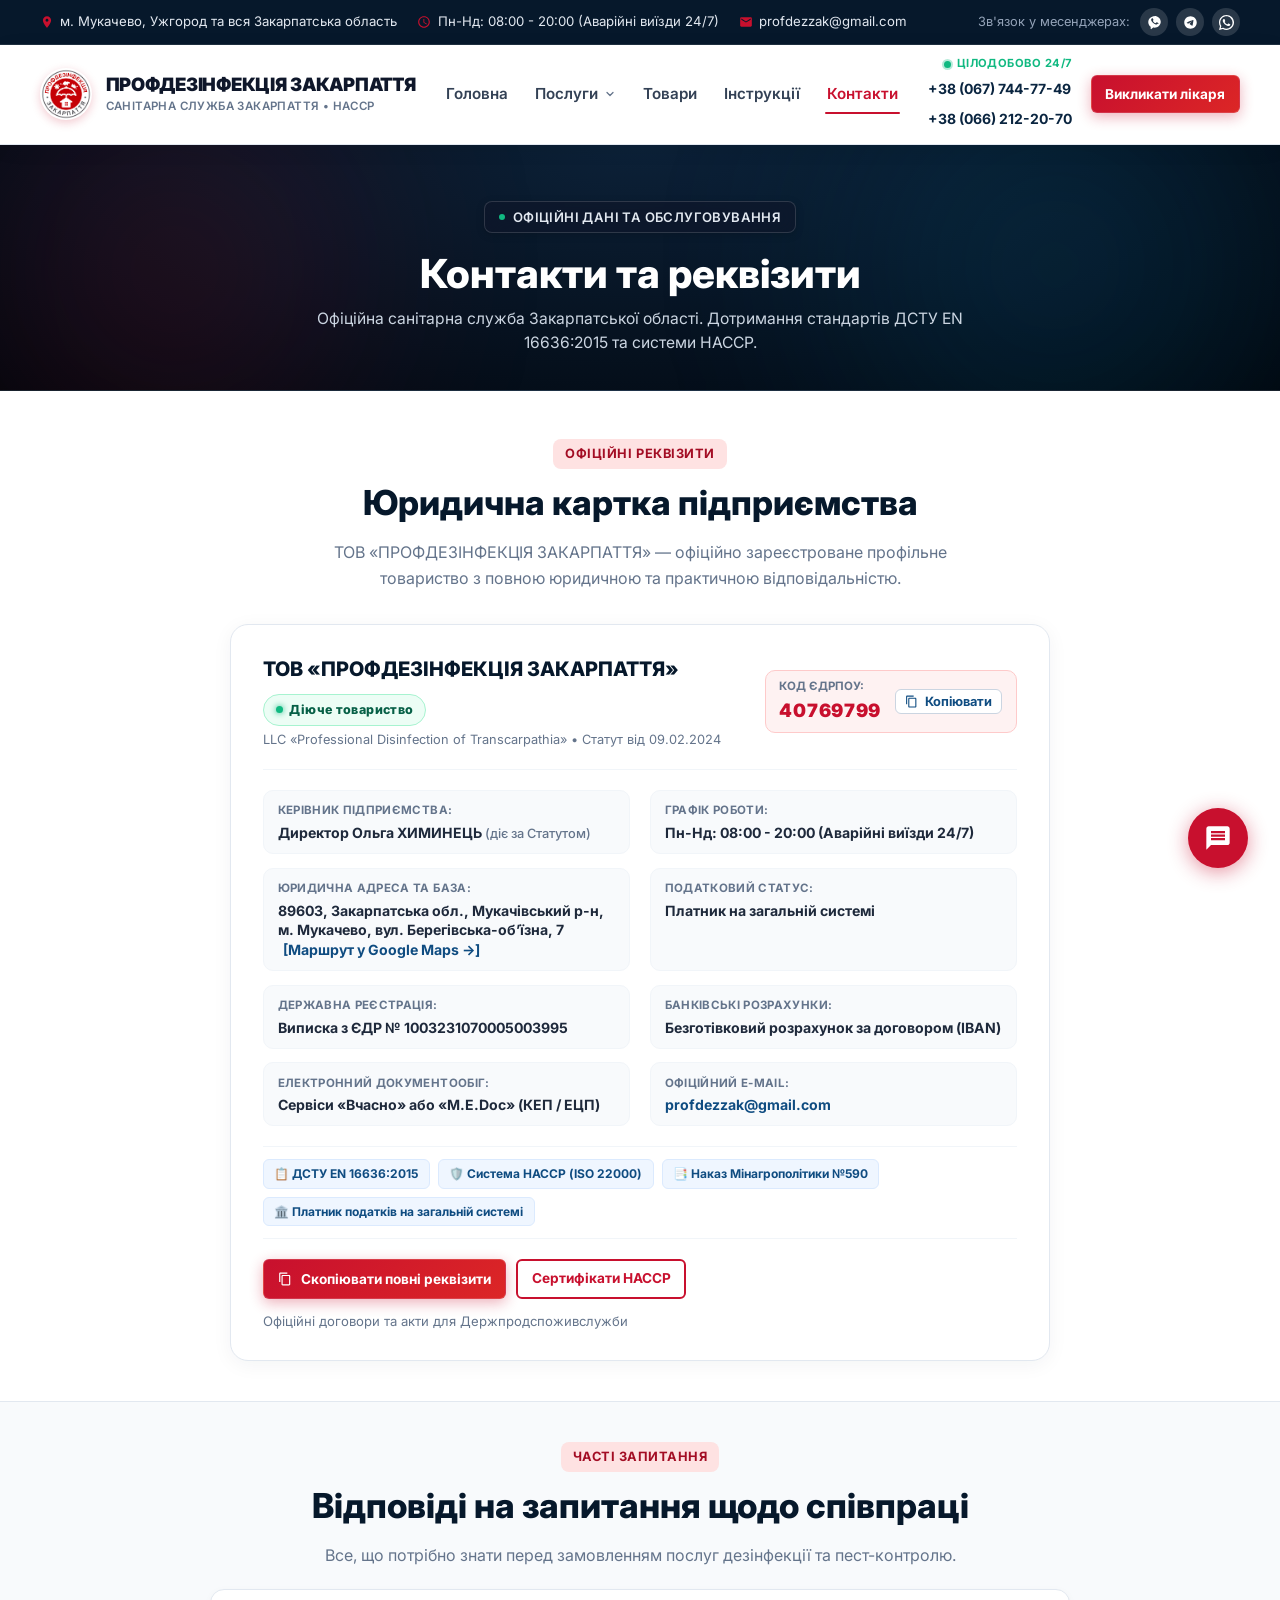
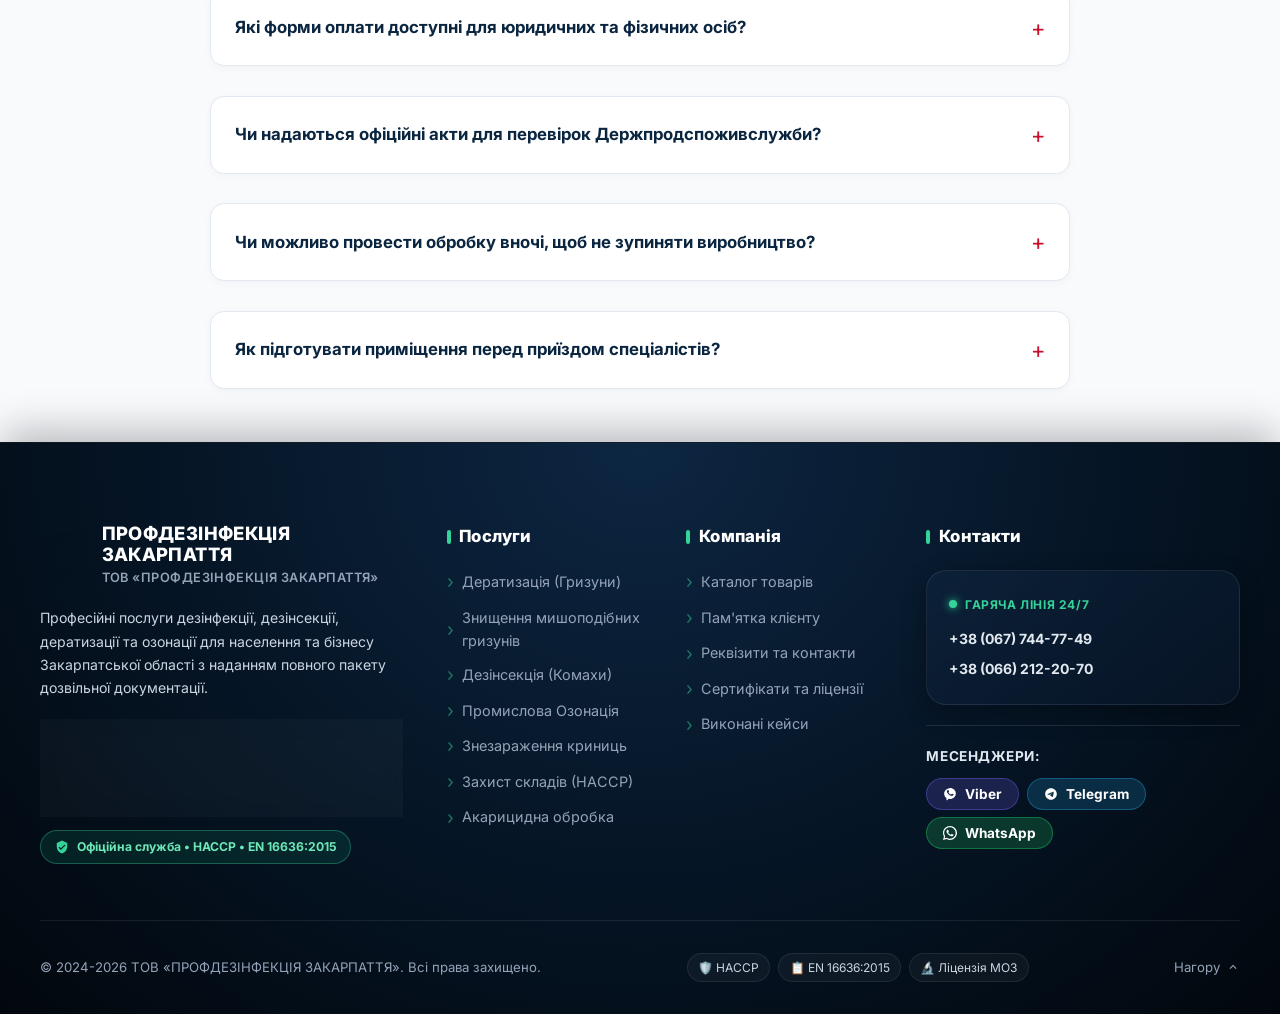
==== commit bf68c734: "update" ====
--- a/contacts.html
+++ b/contacts.html
@@ -1,4 +1,4 @@
-<!DOCTYPE html>
+﻿<!DOCTYPE html>
 <html lang="uk">
 <head>
   <meta charset="UTF-8">
@@ -6,9 +6,18 @@
   <title>Контакти та Реквізити | ТОВ «ПРОФДЕЗІНФЕКЦІЯ ЗАКАРПАТТЯ»</title>
   <meta name="description" content="Контакти, адреса та юридичні реквізити ТОВ «ПРОФДЕЗІНФЕКЦІЯ ЗАКАРПАТТЯ». м. Мукачево, вул. Берегівська-об’їзна, 7. Телефони: +38 (067) 744-77-49, +38 (066) 212-20-70.">
   <link rel="icon" type="image/png" href="logo.png">
+  <link rel="canonical" href="https://nemyo.com.ua/contacts.html">
+  <link rel="sitemap" type="application/xml" href="/sitemap.xml">
   <meta property="og:title" content="Контакти та Реквізити | ТОВ «ПРОФДЕЗІНФЕКЦІЯ ЗАКАРПАТТЯ»">
   <meta property="og:description" content="Офіційні контакти та юридичні реквізити ТОВ «ПРОФДЕЗІНФЕКЦІЯ ЗАКАРПАТТЯ». м. Мукачево, вул. Берегівська-об’їзна, 7.">
-  <meta property="og:image" content="logo.png">
+    <meta property="og:url" content="https://nemyo.com.ua/contacts.html">
+  <meta property="og:image" content="https://nemyo.com.ua/img/og-image.jpg">
+  <meta property="og:image:width" content="1200">
+  <meta property="og:image:height" content="630">
+  <meta property="og:image:type" content="image/jpeg">
+  <meta property="og:image:alt" content="ТОВ «ПРОФДЕЗІНФЕКЦІЯ ЗАКАРПАТТЯ» — Санітарний контроль та дезінфекція">
+  <meta name="twitter:card" content="summary_large_image">
+  <meta name="twitter:image" content="https://nemyo.com.ua/img/og-image.jpg">
   <meta property="og:type" content="website">
   <link rel="stylesheet" href="css/style.css">
   <link rel="preconnect" href="https://fonts.googleapis.com">
@@ -63,7 +72,193 @@
 
         <nav class="nav-menu">
           <a href="index.html" class="nav-link">Головна</a>
-          <a href="services.html" class="nav-link">Послуги</a>
+          <div class="nav-item-dropdown">
+            <div class="nav-link-dropdown-wrap">
+              <a href="services.html" class="nav-link nav-link-dropdown">
+                <span>Послуги</span>
+                <svg class="dropdown-chevron" width="12" height="12" viewBox="0 0 24 24" fill="none" stroke="currentColor" stroke-width="2.5" stroke-linecap="round" stroke-linejoin="round" aria-hidden="true">
+                  <path d="M6 9l6 6 6-6"/>
+                </svg>
+              </a>
+              <button type="button" class="dropdown-mobile-toggle" aria-label="Розгорнути підменю послуг" aria-expanded="false">
+                <svg width="14" height="14" viewBox="0 0 24 24" fill="none" stroke="currentColor" stroke-width="2.5" stroke-linecap="round" stroke-linejoin="round">
+                  <path d="M6 9l6 6 6-6"/>
+                </svg>
+              </button>
+            </div>
+            <div class="dropdown-menu" role="region" aria-label="Каталог послуг">
+              <div class="dropdown-header">
+                <span class="dropdown-header-title">Санітарні регламенти</span>
+                <span class="dropdown-header-badge">9 напрямків</span>
+              </div>
+              <div class="dropdown-menu-list">
+                <a href="services.html#deratization" class="dropdown-item">
+                  <span class="dropdown-item-icon" aria-hidden="true">
+                    <svg viewBox="0 0 24 24" width="18" height="18" fill="none" stroke="currentColor" stroke-width="1.8" stroke-linecap="round" stroke-linejoin="round">
+                      <path d="M12 3C8.5 3 6 5.8 6 9.5c0 2 .9 3.8 2.3 5L8 20a1 1 0 0 0 1 1h6a1 1 0 0 0 1-1l-.3-5.5c1.4-1.2 2.3-3 2.3-5C18 5.8 15.5 3 12 3z"/>
+                      <path d="M6 7A3 3 0 1 0 2.5 4"/>
+                      <path d="M18 7A3 3 0 1 1 21.5 4"/>
+                      <circle cx="10" cy="10" r="1" fill="currentColor"/>
+                      <circle cx="14" cy="10" r="1" fill="currentColor"/>
+                      <path d="M12 13v1.5"/>
+                      <path d="M8.5 14.5L5 14"/>
+                      <path d="M8.5 16L5 17.5"/>
+                      <path d="M15.5 14.5L19 14"/>
+                      <path d="M15.5 16L19 17.5"/>
+                    </svg>
+                  </span>
+                  <div class="dropdown-item-text">
+                    <span class="dropdown-item-title">Дератизація</span>
+                    <span class="dropdown-item-sub">Виведення щурів та мишей</span>
+                  </div>
+                  <svg class="dropdown-item-arrow" width="14" height="14" viewBox="0 0 24 24" fill="none" stroke="currentColor" stroke-width="2" stroke-linecap="round" stroke-linejoin="round"><path d="M9 18l6-6-6-6"/></svg>
+                </a>
+
+                <a href="services.html#deratization-rodents" class="dropdown-item">
+                  <span class="dropdown-item-icon" aria-hidden="true">
+                    <svg viewBox="0 0 24 24" width="18" height="18" fill="none" stroke="currentColor" stroke-width="1.8" stroke-linecap="round" stroke-linejoin="round">
+                      <path d="M12 2L2 7l10 5 10-5-10-5z"/>
+                      <path d="M2 17l10 5 10-5"/>
+                      <path d="M2 12l10 5 10-5"/>
+                    </svg>
+                  </span>
+                  <div class="dropdown-item-text">
+                    <span class="dropdown-item-title">Польові гризуни (Агро)</span>
+                    <span class="dropdown-item-sub">Бактеріальні препарати для садів/ферм</span>
+                  </div>
+                  <svg class="dropdown-item-arrow" width="14" height="14" viewBox="0 0 24 24" fill="none" stroke="currentColor" stroke-width="2" stroke-linecap="round" stroke-linejoin="round"><path d="M9 18l6-6-6-6"/></svg>
+                </a>
+
+                <a href="services.html#disinsection" class="dropdown-item">
+                  <span class="dropdown-item-icon" aria-hidden="true">
+                    <svg viewBox="0 0 24 24" width="18" height="18" fill="none" stroke="currentColor" stroke-width="1.8" stroke-linecap="round" stroke-linejoin="round">
+                      <rect width="8" height="14" x="8" y="6" rx="4"/>
+                      <path d="m19 7-3 2"/>
+                      <path d="m5 7 3 2"/>
+                      <path d="m19 19-3-2"/>
+                      <path d="m5 19 3-2"/>
+                      <path d="M20 13h-4"/>
+                      <path d="M4 13h4"/>
+                      <path d="m10 4 1 2"/>
+                      <path d="m14 4-1 2"/>
+                    </svg>
+                  </span>
+                  <div class="dropdown-item-text">
+                    <span class="dropdown-item-title">Дезінсекція</span>
+                    <span class="dropdown-item-sub">Таргани, клопи, блохи, оси</span>
+                  </div>
+                  <svg class="dropdown-item-arrow" width="14" height="14" viewBox="0 0 24 24" fill="none" stroke="currentColor" stroke-width="2" stroke-linecap="round" stroke-linejoin="round"><path d="M9 18l6-6-6-6"/></svg>
+                </a>
+
+                <a href="services.html#disinfection" class="dropdown-item">
+                  <span class="dropdown-item-icon" aria-hidden="true">
+                    <svg viewBox="0 0 24 24" width="18" height="18" fill="none" stroke="currentColor" stroke-width="1.8" stroke-linecap="round" stroke-linejoin="round">
+                      <path d="M12 22s8-4 8-10V5l-8-3-8 3v7c0 6 8 10 8 10z"/>
+                      <path d="M12 8v8"/>
+                      <path d="M8 12h8"/>
+                    </svg>
+                  </span>
+                  <div class="dropdown-item-text">
+                    <span class="dropdown-item-title">Дезінфекція приміщень</span>
+                    <span class="dropdown-item-sub">Віруси, бактерії, цвіль</span>
+                  </div>
+                  <svg class="dropdown-item-arrow" width="14" height="14" viewBox="0 0 24 24" fill="none" stroke="currentColor" stroke-width="2" stroke-linecap="round" stroke-linejoin="round"><path d="M9 18l6-6-6-6"/></svg>
+                </a>
+
+                <a href="services.html#ozonation" class="dropdown-item">
+                  <span class="dropdown-item-icon" aria-hidden="true">
+                    <svg viewBox="0 0 24 24" width="18" height="18" fill="none" stroke="currentColor" stroke-width="1.8" stroke-linecap="round" stroke-linejoin="round">
+                      <path d="M17.7 7.7a2.5 2.5 0 1 1 1.8 4.3H2"/>
+                      <path d="M9.6 4.6A2 2 0 1 1 11 8H2"/>
+                      <path d="M12.6 19.4A2 2 0 1 0 14 16H2"/>
+                    </svg>
+                  </span>
+                  <div class="dropdown-item-text">
+                    <span class="dropdown-item-title">Промислова Озонація</span>
+                    <span class="dropdown-item-sub">Видалення запахів (до 5000 м²)</span>
+                  </div>
+                  <svg class="dropdown-item-arrow" width="14" height="14" viewBox="0 0 24 24" fill="none" stroke="currentColor" stroke-width="2" stroke-linecap="round" stroke-linejoin="round"><path d="M9 18l6-6-6-6"/></svg>
+                </a>
+
+                <a href="services.html#water-disinfection" class="dropdown-item">
+                  <span class="dropdown-item-icon" aria-hidden="true">
+                    <svg viewBox="0 0 24 24" width="18" height="18" fill="none" stroke="currentColor" stroke-width="1.8" stroke-linecap="round" stroke-linejoin="round">
+                      <path d="M12 2.69l5.66 5.66a8 8 0 1 1-11.31 0z"/>
+                      <path d="M9 14.5a3.5 3.5 0 0 0 4.5 3"/>
+                    </svg>
+                  </span>
+                  <div class="dropdown-item-text">
+                    <span class="dropdown-item-title">Знезараження води</span>
+                    <span class="dropdown-item-sub">Очищення та санація криниць</span>
+                  </div>
+                  <svg class="dropdown-item-arrow" width="14" height="14" viewBox="0 0 24 24" fill="none" stroke="currentColor" stroke-width="2" stroke-linecap="round" stroke-linejoin="round"><path d="M9 18l6-6-6-6"/></svg>
+                </a>
+
+                <a href="services.html#outdoor-treatment" class="dropdown-item">
+                  <span class="dropdown-item-icon" aria-hidden="true">
+                    <svg viewBox="0 0 24 24" width="18" height="18" fill="none" stroke="currentColor" stroke-width="1.8" stroke-linecap="round" stroke-linejoin="round">
+                      <ellipse cx="12" cy="14" rx="5" ry="6"/>
+                      <path d="M10 5.5a2 2 0 0 1 4 0v2.5h-4z"/>
+                      <path d="M10 3.5L8.5 2"/>
+                      <path d="M14 3.5L15.5 2"/>
+                      <path d="M7 11L3 9"/>
+                      <path d="M17 11l4-2"/>
+                      <path d="M7 14.5H2"/>
+                      <path d="M17 14.5h5"/>
+                      <path d="M7.5 18l-4 3"/>
+                      <path d="M16.5 18l4 3"/>
+                    </svg>
+                  </span>
+                  <div class="dropdown-item-text">
+                    <span class="dropdown-item-title">Акарицидна обробка</span>
+                    <span class="dropdown-item-sub">Захист ділянок від кліщів і комарів</span>
+                  </div>
+                  <svg class="dropdown-item-arrow" width="14" height="14" viewBox="0 0 24 24" fill="none" stroke="currentColor" stroke-width="2" stroke-linecap="round" stroke-linejoin="round"><path d="M9 18l6-6-6-6"/></svg>
+                </a>
+
+                <a href="services.html#storage-protection" class="dropdown-item">
+                  <span class="dropdown-item-icon" aria-hidden="true">
+                    <svg viewBox="0 0 24 24" width="18" height="18" fill="none" stroke="currentColor" stroke-width="1.8" stroke-linecap="round" stroke-linejoin="round">
+                      <path d="M3 21V8l9-4 9 4v13"/>
+                      <path d="M9 21v-4a2 2 0 0 1 2-2h2a2 2 0 0 1 2 2v4"/>
+                      <path d="M7 10h10"/>
+                      <path d="M7 14h10"/>
+                    </svg>
+                  </span>
+                  <div class="dropdown-item-text">
+                    <span class="dropdown-item-title">Захист запасів</span>
+                    <span class="dropdown-item-sub">Склади, елеватори, ангари</span>
+                  </div>
+                  <svg class="dropdown-item-arrow" width="14" height="14" viewBox="0 0 24 24" fill="none" stroke="currentColor" stroke-width="2" stroke-linecap="round" stroke-linejoin="round"><path d="M9 18l6-6-6-6"/></svg>
+                </a>
+
+                <a href="services.html#haccp-audit" class="dropdown-item dropdown-item-haccp">
+                  <span class="dropdown-item-icon dropdown-icon-haccp" aria-hidden="true">
+                    <svg viewBox="0 0 24 24" width="18" height="18" fill="none" stroke="currentColor" stroke-width="1.8" stroke-linecap="round" stroke-linejoin="round">
+                      <rect width="8" height="4" x="8" y="2" rx="1" ry="1"/>
+                      <path d="M16 4h2a2 2 0 0 1 2 2v14a2 2 0 0 1-2 2H6a2 2 0 0 1-2-2V6a2 2 0 0 1 2-2h2"/>
+                      <path d="m9 14 2 2 4-4"/>
+                    </svg>
+                  </span>
+                  <div class="dropdown-item-text">
+                    <div class="dropdown-badge-wrap">
+                      <span class="dropdown-item-title">НАССР Пест-контроль</span>
+                      <span class="dropdown-badge">EN 16636</span>
+                    </div>
+                    <span class="dropdown-item-sub">Аудит, договори та акти для бізнесу</span>
+                  </div>
+                  <svg class="dropdown-item-arrow" width="14" height="14" viewBox="0 0 24 24" fill="none" stroke="currentColor" stroke-width="2" stroke-linecap="round" stroke-linejoin="round"><path d="M9 18l6-6-6-6"/></svg>
+                </a>
+              </div>
+
+              <div class="dropdown-footer">
+                <a href="services.html" class="dropdown-all-btn">
+                  <span>Переглянути всі 9 послуг компанії</span>
+                  <svg width="15" height="15" viewBox="0 0 24 24" fill="none" stroke="currentColor" stroke-width="2.5" stroke-linecap="round" stroke-linejoin="round"><path d="M5 12h14M12 5l7 7-7 7"/></svg>
+                </a>
+              </div>
+            </div>
+          </div>
           <a href="products.html" class="nav-link">Товари</a>
           <a href="instructions.html" class="nav-link">Інструкції</a>
           <a href="contacts.html" class="nav-link active">Контакти</a>
--- a/css/style.css
+++ b/css/style.css
@@ -111,14 +111,14 @@
   display: inline-flex;
   align-items: center;
   gap: 0.5rem;
-  padding: 0.35rem 0.85rem;
+  padding: 0.3rem 0.75rem;
   background: var(--accent-light);
   color: var(--accent-dark);
   font-weight: 700;
-  font-size: 0.825rem;
+  font-size: 0.8rem;
   text-transform: uppercase;
-  letter-spacing: 0.05em;
-  border-radius: var(--radius-full);
+  letter-spacing: 0.04em;
+  border-radius: 8px;
   margin-bottom: 0.75rem;
 }
 
@@ -621,18 +621,18 @@
   display: inline-flex;
   align-items: center;
   gap: 0.65rem;
-  padding: 0.55rem 1.2rem;
-  background: rgba(15, 23, 42, 0.75);
-  backdrop-filter: blur(12px);
-  -webkit-backdrop-filter: blur(12px);
-  border: 1.5px solid rgba(52, 211, 153, 0.65);
-  color: #FFFFFF;
-  font-size: 0.95rem;
-  font-weight: 800;
+  padding: 0.45rem 1rem;
+  background: rgba(15, 23, 42, 0.65);
+  backdrop-filter: blur(14px);
+  -webkit-backdrop-filter: blur(14px);
+  border: 1px solid rgba(255, 255, 255, 0.14);
+  color: #F8FAFC;
+  font-size: 0.85rem;
+  font-weight: 600;
   letter-spacing: 0.01em;
-  border-radius: var(--radius-full);
+  border-radius: 10px;
   margin-bottom: 1.35rem;
-  box-shadow: 0 4px 20px rgba(0, 0, 0, 0.3), 0 0 25px rgba(52, 211, 153, 0.22);
+  box-shadow: 0 4px 14px rgba(0, 0, 0, 0.2);
   text-decoration: none;
   transition: all 0.25s cubic-bezier(0.16, 1, 0.3, 1);
   cursor: pointer;
@@ -640,57 +640,59 @@
 
 .hero-badge:hover {
   transform: translateY(-2px);
-  border-color: #34D399;
-  background: rgba(15, 23, 42, 0.9);
-  box-shadow: 0 8px 25px rgba(0, 0, 0, 0.45), 0 0 32px rgba(52, 211, 153, 0.38);
+  background: rgba(15, 23, 42, 0.85);
+  border-color: rgba(255, 255, 255, 0.28);
+  box-shadow: 0 8px 24px rgba(0, 0, 0, 0.35);
   color: #FFFFFF;
 }
 
 .badge-status-dot {
-  width: 9px;
-  height: 9px;
-  background-color: #34D399;
+  width: 7px;
+  height: 7px;
+  background-color: #10B981;
   border-radius: 50%;
   flex-shrink: 0;
   display: inline-block;
-  box-shadow: 0 0 8px #34D399;
-  animation: badge-dot-pulse 2s infinite ease-in-out;
-}
-
-@keyframes badge-dot-pulse {
-  0% { transform: scale(0.9); opacity: 0.85; box-shadow: 0 0 0 0 rgba(52, 211, 153, 0.75); }
-  50% { transform: scale(1.15); opacity: 1; box-shadow: 0 0 0 7px rgba(52, 211, 153, 0); }
-  100% { transform: scale(0.9); opacity: 0.85; box-shadow: 0 0 0 0 rgba(52, 211, 153, 0); }
+  opacity: 0.95;
+  box-shadow: none;
+  animation: badge-dot-subtle 3s infinite ease-in-out;
+}
+
+@keyframes badge-dot-subtle {
+  0%, 100% { opacity: 0.65; transform: scale(0.95); }
+  50% { opacity: 1; transform: scale(1.05); }
 }
 
 .badge-shield-icon {
+  width: 17px;
+  height: 17px;
   color: #34D399;
   flex-shrink: 0;
-  filter: drop-shadow(0 0 4px rgba(52, 211, 153, 0.5));
+  filter: none;
 }
 
 .badge-extra-tag {
-  background: rgba(52, 211, 153, 0.18);
-  color: #34D399;
-  font-size: 0.75rem;
+  background: rgba(255, 255, 255, 0.07);
+  color: #E2E8F0;
+  font-size: 0.72rem;
   font-weight: 700;
-  padding: 0.15rem 0.55rem;
-  border-radius: var(--radius-full);
+  padding: 0.15rem 0.5rem;
+  border-radius: 5px;
   margin-left: 0.25rem;
   text-transform: uppercase;
   letter-spacing: 0.04em;
-  border: 1px solid rgba(52, 211, 153, 0.35);
+  border: 1px solid rgba(255, 255, 255, 0.12);
 }
 
 .badge-arrow-icon {
-  color: #94A3B8;
+  color: #64748B;
   transition: transform 0.2s ease, color 0.2s ease;
   margin-left: -0.15rem;
 }
 
 .hero-badge:hover .badge-arrow-icon {
   transform: translateX(3px);
-  color: #34D399;
+  color: #E2E8F0;
 }
 
 .hero-title {
@@ -1109,27 +1111,6 @@
   border-bottom: 1px solid #E8EEF5;
 }
 
-/* Neat full-width horizontal accent lines at top and bottom */
-.services-top-line {
-  position: absolute;
-  top: 0;
-  left: 0;
-  right: 0;
-  height: 2px;
-  background: linear-gradient(90deg, transparent 0%, rgba(200, 16, 46, 0.6) 25%, rgba(15, 76, 129, 0.6) 75%, transparent 100%);
-  pointer-events: none;
-}
-
-.services-bottom-line {
-  position: absolute;
-  bottom: 0;
-  left: 0;
-  right: 0;
-  height: 2px;
-  background: linear-gradient(90deg, transparent 0%, rgba(15, 76, 129, 0.5) 25%, rgba(200, 16, 46, 0.5) 75%, transparent 100%);
-  pointer-events: none;
-}
-
 /* Decorative Section Tag Flank Lines (horizontal) */
 .section-tag-wrapper {
   display: inline-flex;
@@ -1421,12 +1402,6 @@
   }
 }
 
-/* Highlight target article when jumped from menu */
-.service-detail-block.highlight-target {
-  border-color: var(--brand-red) !important;
-  box-shadow: 0 0 0 3px rgba(200, 16, 46, 0.25), 0 20px 45px rgba(10, 37, 64, 0.12) !important;
-}
-
 .services-grid {
   display: flex;
   gap: 1.25rem;
@@ -1943,7 +1918,7 @@
 
 .services-catalog-cta-wrap,
 .products-catalog-cta-wrap {
-  margin: 1.5rem auto 0.5rem;
+  margin: 1.6rem auto 0.5rem;
   display: flex;
   justify-content: center;
 }
@@ -1953,75 +1928,78 @@
   align-items: center;
   justify-content: center;
   gap: 0.75rem;
-  padding: 0.85rem 1.85rem;
-  font-size: 0.98rem;
+  padding: 0.65rem 1.65rem;
+  min-height: 44px;
+  font-size: 0.92rem;
   font-weight: 700;
-  border-radius: 9px;
-  background: linear-gradient(135deg, #0A2540 0%, #0F4C81 100%);
+  border-radius: 12px;
+  background: linear-gradient(135deg, #0F4C81 0%, #0A2540 100%);
   color: #FFFFFF !important;
-  border: 1.5px solid rgba(200, 16, 46, 0.4);
-  box-shadow: 0 4px 16px rgba(10, 37, 64, 0.2), 0 0 0 3px rgba(200, 16, 46, 0.08);
-  transition: all 0.3s cubic-bezier(0.4, 0, 0.2, 1);
+  border: 1px solid rgba(255, 255, 255, 0.15);
+  box-shadow: 0 4px 14px -1px rgba(15, 76, 129, 0.3), 0 2px 6px -1px rgba(10, 37, 64, 0.15);
+  transition: all 0.25s cubic-bezier(0.16, 1, 0.3, 1);
   text-decoration: none;
   position: relative;
-  overflow: hidden;
+  cursor: pointer;
+  letter-spacing: -0.01em;
 }
 
 .btn-catalog-cta::before {
-  content: '';
-  position: absolute;
-  top: 0;
-  left: -100%;
-  width: 100%;
-  height: 100%;
-  background: linear-gradient(90deg, transparent, rgba(255, 255, 255, 0.18), transparent);
-  transition: left 0.6s ease;
-}
-
-.btn-catalog-cta:hover::before {
-  left: 100%;
+  display: none !important;
 }
 
 .btn-catalog-cta:hover {
-  background: var(--brand-red-gradient);
-  border-color: transparent;
-  transform: translateY(-2px) scale(1.02);
-  box-shadow: 0 8px 24px rgba(200, 16, 46, 0.4);
+  background: linear-gradient(135deg, #C8102E 0%, #A50D24 100%) !important;
+  border-color: rgba(200, 16, 46, 0.4);
   color: #FFFFFF !important;
+  transform: translateY(-2px);
+  box-shadow: 0 8px 24px -2px rgba(200, 16, 46, 0.4), 0 3px 8px rgba(10, 37, 64, 0.12);
 }
 
 .btn-catalog-cta-icon {
   display: inline-flex;
   align-items: center;
   justify-content: center;
-  width: 28px;
-  height: 28px;
-  background: rgba(200, 16, 46, 0.25);
-  border-radius: 6px;
-  color: #FECACA;
-  transition: transform 0.3s ease, background 0.3s ease, color 0.3s ease;
+  width: 26px;
+  height: 26px;
+  border-radius: 8px;
+  background: rgba(255, 255, 255, 0.18);
+  color: #FFFFFF;
+  flex-shrink: 0;
+  transition: all 0.2s ease;
+}
+
+.btn-catalog-cta-icon svg {
+  width: 15px;
+  height: 15px;
 }
 
 .btn-catalog-cta:hover .btn-catalog-cta-icon {
   background: rgba(255, 255, 255, 0.25);
   color: #FFFFFF;
-  transform: rotate(-10deg) scale(1.1);
+  transform: scale(1.08);
 }
 
 .btn-catalog-arrow {
-  transition: transform 0.3s ease;
+  width: 16px;
+  height: 16px;
+  color: #93C5FD;
+  flex-shrink: 0;
+  transition: all 0.2s ease;
 }
 
 .btn-catalog-cta:hover .btn-catalog-arrow {
   transform: translateX(4px);
+  color: #FFFFFF;
 }
 
 @media (max-width: 480px) {
   .btn-catalog-cta {
-    padding: 0.75rem 1.25rem;
-    font-size: 0.9rem;
+    padding: 0.6rem 1.15rem;
+    font-size: 0.85rem;
     width: 100%;
-    max-width: 340px;
+    max-width: 320px;
+    gap: 0.5rem;
   }
 }
 
@@ -2303,16 +2281,6 @@
   position: relative;
   overflow: hidden;
   border-top: 1px solid rgba(255, 255, 255, 0.08);
-}
-
-.site-footer::before {
-  content: '';
-  position: absolute;
-  top: 0;
-  left: 0;
-  right: 0;
-  height: 2px;
-  background: linear-gradient(90deg, transparent, rgba(52, 211, 153, 0.7) 25%, rgba(200, 16, 46, 0.7) 75%, transparent);
 }
 
 .footer-grid {
@@ -3112,17 +3080,7 @@
 
 /* Glowing Accent Scan Line */
 .anim-glow-line,
-.cases-glow-line {
-  position: absolute;
-  top: 0;
-  left: 0;
-  right: 0;
-  height: 2px;
-  background: linear-gradient(90deg, transparent 0%, rgba(200, 16, 46, 0.3) 25%, #EF4444 50%, rgba(200, 16, 46, 0.3) 75%, transparent 100%);
-  background-size: 200% 100%;
-  animation: glowScan 6s linear infinite;
-  z-index: 2;
-}
+.cases-glow-line { display: none !important; }
 
 @keyframes glowScan {
   0% { background-position: 200% 0; }
@@ -3137,17 +3095,17 @@
   display: inline-flex;
   align-items: center;
   gap: 0.5rem;
-  background: rgba(6, 78, 59, 0.45);
+  background: rgba(15, 23, 42, 0.6);
   backdrop-filter: blur(10px);
   -webkit-backdrop-filter: blur(10px);
-  border: 1.5px solid rgba(52, 211, 153, 0.65);
-  color: #6EE7B7;
-  font-size: 0.85rem;
-  font-weight: 700;
-  letter-spacing: 0.02em;
-  border-radius: var(--radius-full);
-  padding: 0.35rem 0.95rem;
-  box-shadow: 0 0 18px rgba(52, 211, 153, 0.22);
+  border: 1px solid rgba(255, 255, 255, 0.14);
+  color: #E2E8F0;
+  font-size: 0.82rem;
+  font-weight: 600;
+  letter-spacing: 0.03em;
+  border-radius: 8px;
+  padding: 0.3rem 0.85rem;
+  box-shadow: 0 2px 8px rgba(0, 0, 0, 0.15);
   margin-bottom: 1rem;
 }
 
@@ -3157,11 +3115,11 @@
 .animated-dark-bg .section-tag::before {
   content: '';
   display: inline-block;
-  width: 7px;
-  height: 7px;
+  width: 6px;
+  height: 6px;
   border-radius: 50%;
-  background: #34D399;
-  box-shadow: 0 0 8px #34D399;
+  background: #10B981;
+  box-shadow: none;
   flex-shrink: 0;
 }
 
@@ -3280,18 +3238,6 @@
   overflow: hidden;
 }
 
-.case-card::before {
-  content: '';
-  position: absolute;
-  top: 0;
-  left: 0;
-  right: 0;
-  height: 2px;
-  background: linear-gradient(90deg, transparent, rgba(200, 16, 46, 0.6), transparent);
-  opacity: 0;
-  transition: opacity 0.35s ease;
-}
-
 .case-card:hover {
   transform: translateY(-6px);
   border-color: rgba(200, 16, 46, 0.5);
@@ -3407,39 +3353,22 @@
    DETAILED SERVICES FULL CATALOG STYLES (services.html)
    ========================================================================== */
 .service-detail-block {
-  background: linear-gradient(180deg, #FFFFFF 0%, #FAFBFD 100%);
+  background: #FFFFFF;
   border: 1px solid #E2E8F0;
   border-radius: 24px;
   padding: 2.75rem 2.5rem;
   margin-bottom: 2.5rem;
-  box-shadow: 0 4px 20px -4px rgba(10, 37, 64, 0.05), 0 2px 6px -1px rgba(10, 37, 64, 0.02);
-  transition: all 0.35s cubic-bezier(0.16, 1, 0.3, 1);
+  box-shadow: 0 10px 30px -5px rgba(10, 37, 64, 0.06), 0 4px 12px -2px rgba(10, 37, 64, 0.03);
+  transition: transform 0.35s cubic-bezier(0.16, 1, 0.3, 1), box-shadow 0.35s cubic-bezier(0.16, 1, 0.3, 1), border-color 0.35s ease;
   scroll-margin-top: 100px;
   position: relative;
   overflow: hidden;
 }
 
-.service-detail-block::before {
-  content: '';
-  position: absolute;
-  top: 0;
-  left: 0;
-  right: 0;
-  height: 4px;
-  background: linear-gradient(90deg, #092C4D 0%, #0F4C81 40%, #C8102E 100%);
-  opacity: 0.9;
-  transition: height 0.3s ease, opacity 0.3s ease;
-}
-
 .service-detail-block:hover {
-  border-color: rgba(15, 76, 129, 0.28);
-  box-shadow: 0 22px 45px -10px rgba(10, 37, 64, 0.12), 0 0 0 1px rgba(15, 76, 129, 0.1);
-  transform: translateY(-4px);
-}
-
-.service-detail-block:hover::before {
-  height: 6px;
-  opacity: 1;
+  border-color: #CBD5E1;
+  box-shadow: 0 24px 48px -12px rgba(10, 37, 64, 0.12), 0 8px 24px -4px rgba(10, 37, 64, 0.05);
+  transform: translateY(-5px);
 }
 
 .service-detail-header {
@@ -3663,11 +3592,6 @@
   background: linear-gradient(135deg, #0A2540 0%, #06182B 100%);
   border: 1.5px solid rgba(200, 16, 46, 0.45);
   box-shadow: 0 20px 45px rgba(10, 37, 64, 0.3);
-}
-
-.service-detail-block.haccp-spotlight::before {
-  background: linear-gradient(90deg, #C8102E 0%, #E01E37 50%, #FF6B6B 100%);
-  height: 4px;
 }
 
 .service-detail-block.haccp-spotlight:hover {
@@ -4511,307 +4435,15 @@
   flex-wrap: wrap;
 }
 
-/* ==========================================================================
-   ULTRA-SLIM SANITARY PERIMETER (Easter Egg Micro-Game with Slow Fly)
-   ========================================================================== */
-.sanitary-perimeter-divider {
-  position: relative;
-  height: 28px;
-  background: linear-gradient(180deg, #040E1B 0%, #07192C 100%);
-  border-top: 1px solid rgba(255, 255, 255, 0.07);
-  border-bottom: 1px solid rgba(255, 255, 255, 0.07);
-  overflow: visible;
-  user-select: none;
-  -webkit-user-select: none;
-  z-index: 15;
-}
-
-.perimeter-line {
-  position: absolute;
-  top: 13px;
-  left: 0;
-  right: 0;
-  height: 1.5px;
-  background: linear-gradient(90deg,
-    transparent 0%,
-    rgba(15, 76, 129, 0.3) 15%,
-    rgba(200, 16, 46, 0.45) 50%,
-    rgba(15, 76, 129, 0.3) 85%,
-    transparent 100%);
-  box-shadow: 0 0 6px rgba(200, 16, 46, 0.2);
-}
-
-/* Crawling/Flying Active Bug Target */
-.pest-target {
-  position: absolute;
-  top: -18px;
-  left: 8px;
-  width: 64px;
-  height: 64px;
-  cursor: crosshair;
-  z-index: 20;
-  display: flex;
-  align-items: center;
-  justify-content: center;
-  touch-action: manipulation;
-  will-change: left, transform;
-  animation: pestFlight 60s linear infinite;
-}
-
-@keyframes pestFlight {
-  0% {
-    left: 8px;
-    transform: scaleX(1);
-  }
-  48% {
-    left: calc(100% - 68px);
-    transform: scaleX(1);
-    animation-timing-function: steps(1, end);
-  }
-  50% {
-    left: calc(100% - 68px);
-    transform: scaleX(-1);
-  }
-  98% {
-    left: 8px;
-    transform: scaleX(-1);
-    animation-timing-function: steps(1, end);
-  }
-  100% {
-    left: 8px;
-    transform: scaleX(1);
-  }
-}
-
-.fly-svg {
-  width: 34px;
-  height: 22px;
-  filter: drop-shadow(0 2px 4px rgba(0, 0, 0, 0.7));
-  animation: flyHover 0.22s ease-in-out infinite alternate;
-  will-change: transform;
-}
-
-@keyframes flyHover {
-  0% {
-    transform: translateY(-2px) rotate(-1.5deg);
-  }
-  100% {
-    transform: translateY(2px) rotate(1.5deg);
-  }
-}
-
-/* Fast Wing Flutter (Realistic buzzing insect wings) */
-.fly-wing-left {
-  transform-box: fill-box;
-  transform-origin: 90% 50%;
-  animation: flyWingA 0.07s infinite alternate ease-in-out;
-}
-
-.fly-wing-right {
-  transform-box: fill-box;
-  transform-origin: 90% 50%;
-  animation: flyWingB 0.07s infinite alternate ease-in-out;
-}
-
-@keyframes flyWingA {
-  0% { transform: rotate(-14deg) scaleY(0.85); opacity: 0.9; }
-  100% { transform: rotate(14deg) scaleY(1.15); opacity: 0.5; }
-}
-
-@keyframes flyWingB {
-  0% { transform: rotate(14deg) scaleY(0.85); opacity: 0.9; }
-  100% { transform: rotate(-14deg) scaleY(1.15); opacity: 0.5; }
-}
-
-/* Compact Reticle on Hover */
-.pest-reticle {
-  position: absolute;
-  width: 36px;
-  height: 36px;
-  pointer-events: none;
-  opacity: 0;
-  transform: scale(1.3);
-  transition: all 0.2s cubic-bezier(0.16, 1, 0.3, 1);
-  display: flex;
-  align-items: center;
-  justify-content: center;
-}
-
-.pest-target:hover .pest-reticle,
-.pest-target:focus .pest-reticle {
-  opacity: 1;
-  transform: scale(1);
-}
-
-.reticle-ring {
-  position: absolute;
-  width: 28px;
-  height: 28px;
-  border: 1px dashed #EF4444;
-  border-radius: 50%;
-  box-shadow: 0 0 6px rgba(239, 68, 68, 0.5);
-}
-
-.reticle-line.h {
-  position: absolute;
-  width: 100%;
-  height: 1px;
-  background: linear-gradient(90deg, #EF4444 0%, transparent 35%, transparent 65%, #EF4444 100%);
-}
-
-.reticle-line.v {
-  position: absolute;
-  height: 100%;
-  width: 1px;
-  background: linear-gradient(180deg, #EF4444 0%, transparent 35%, transparent 65%, #EF4444 100%);
-}
-
-/* Zap / Elimination FX */
-.pest-target.is-zapped {
-  pointer-events: none;
-}
-
-.pest-target.is-zapped .fly-svg {
-  animation: none !important;
-  transform: scale(0) rotate(90deg);
-  opacity: 0;
-  transition: all 0.25s cubic-bezier(0.16, 1, 0.3, 1);
-}
-
-.pest-target.is-zapped .pest-reticle {
-  opacity: 0;
-}
-
-.pest-zap-flash {
-  position: absolute;
-  width: 50px;
-  height: 50px;
-  border-radius: 50%;
-  background: radial-gradient(circle, #F43F5E 0%, #10B981 45%, transparent 70%);
-  opacity: 0;
-  pointer-events: none;
-  transform: scale(0.2);
-}
-
-.pest-target.is-zapped .pest-zap-flash {
-  animation: zapExplosion 0.4s ease-out forwards;
-}
-
-@keyframes zapExplosion {
-  0% {
-    opacity: 1;
-    transform: scale(0.3);
-    filter: brightness(2);
-  }
-  50% {
-    opacity: 0.9;
-    transform: scale(1.3);
-  }
-  100% {
-    opacity: 0;
-    transform: scale(1.8);
-  }
-}
-
-/* Floating Fixed Toast Dialog (Zero Layout Shift - Does NOT Jerk Page) */
-.pest-floating-dialog {
-  position: fixed;
-  bottom: 2rem;
-  left: 50%;
-  transform: translateX(-50%);
-  z-index: 9999;
-  background: rgba(10, 37, 64, 0.94);
-  backdrop-filter: blur(12px);
-  -webkit-backdrop-filter: blur(12px);
-  border: 1.5px solid #10B981;
-  border-radius: 9999px;
-  padding: 0.55rem 1.15rem;
-  color: #FFFFFF;
-  box-shadow: 0 16px 36px rgba(0, 0, 0, 0.4), 0 0 16px rgba(16, 185, 129, 0.25);
-  display: flex;
-  align-items: center;
-  gap: 0.75rem;
-  animation: pestToastSlideUp 0.3s cubic-bezier(0.16, 1, 0.3, 1);
-  white-space: nowrap;
-}
-
-@keyframes pestToastSlideUp {
-  from {
-    opacity: 0;
-    transform: translate(-50%, 16px) scale(0.95);
-  }
-  to {
-    opacity: 1;
-    transform: translate(-50%, 0) scale(1);
-  }
-}
-
-.pest-dialog-icon {
-  font-size: 1.25rem;
-}
-
-.pest-dialog-text {
-  font-size: 0.88rem;
-  color: #E2E8F0;
-}
-
-.pest-dialog-count {
-  font-size: 0.76rem;
-  font-weight: 800;
-  background: rgba(16, 185, 129, 0.2);
-  border: 1px solid rgba(16, 185, 129, 0.5);
-  color: #A7F3D0;
-  padding: 0.15rem 0.55rem;
-  border-radius: 9999px;
-}
-
-.pest-dialog-btn {
-  display: inline-flex;
-  align-items: center;
-  gap: 0.3rem;
-  background: rgba(255, 255, 255, 0.12);
-  border: 1px solid rgba(255, 255, 255, 0.25);
-  color: #FFFFFF;
-  font-size: 0.8rem;
-  font-weight: 700;
-  padding: 0.3rem 0.65rem;
-  border-radius: 9999px;
-  cursor: pointer;
-  transition: all 0.2s ease;
-}
-
-.pest-dialog-btn:hover {
-  background: #10B981;
-  border-color: #10B981;
-}
-
-.pest-dialog-close {
-  background: transparent;
-  border: none;
-  color: #94A3B8;
-  font-size: 1.3rem;
-  line-height: 1;
-  cursor: pointer;
-  padding: 0 0.2rem;
-  transition: color 0.2s;
-}
-
-.pest-dialog-close:hover {
-  color: #FFFFFF;
-}
-
-@media (max-width: 640px) {
-  .pest-floating-dialog {
-    bottom: 1rem;
-    max-width: 92vw;
-    font-size: 0.82rem;
-    padding: 0.5rem 0.85rem;
-    gap: 0.5rem;
-  }
-  .pest-dialog-text {
-    font-size: 0.8rem;
-  }
-}
+100% { transform: rotate(7deg); }
+}
+
+
+  100% { transform: rotate(-7deg); }
+}
+
+
+
 
 /* ==========================================================================
    ENHANCED CONTACTS PAGE (contacts.html)
@@ -5739,8 +5371,7 @@
 /* Cooperation Section on Slate Background */
 .cooperation-section {
   background: #F1F5F9;
-  border-top: 1px solid #E2E8F0;
-  border-bottom: 1px solid #E2E8F0;
+
 }
 
 .cooperation-section .coop-step-card {
@@ -5770,8 +5401,7 @@
 /* Contacts FAQ Section */
 .contacts-faq-section {
   background: #F8FAFC;
-  border-top: 1px solid #E2E8F0;
-  border-bottom: 1px solid #E2E8F0;
+
 }
 
 .contacts-faq-section .faq-item {
@@ -5817,36 +5447,74 @@
 }
 
 
-/* Compact HACCP section on the home page - Full Horizontal Layout */
+/* Compact HACCP section on the home page - Tech Bio-Safety Engineering Theme */
 .haccp-section-compact {
   position: relative;
   overflow: hidden;
-  padding: clamp(2rem, 3.5vw, 2.75rem) 0;
-  background: #F4F7FB;
+  padding: clamp(2.75rem, 4.5vw, 3.5rem) 0;
+  background-color: #F8FAFC;
+  background-image: 
+    radial-gradient(120% 120% at 50% 0%, #FFFFFF 0%, #F1F5F9 55%, #E8EEF5 100%),
+    radial-gradient(circle, rgba(15, 76, 129, 0.08) 1.25px, transparent 1.25px);
+  background-size: 100% 100%, 24px 24px;
+  background-position: 0 0, 0 0;
   border-top: 1px solid #E2E8F0;
-  border-bottom: 1px solid #E2E8F0;
-}
+  border-bottom: 1px solid #CBD5E1;
+  box-shadow: inset 0 2px 10px rgba(255, 255, 255, 0.9), 0 10px 30px -10px rgba(10, 37, 64, 0.04);
+}
+
 .haccp-section-compact .cases-bg-glow,
 .haccp-section-compact .cases-glow-line { display: none; }
+
+.haccp-ambient-glow {
+  position: absolute;
+  top: -30%;
+  left: 35%;
+  width: 550px;
+  height: 550px;
+  background: radial-gradient(circle, rgba(15, 76, 129, 0.05) 0%, rgba(5, 150, 105, 0.04) 50%, transparent 70%);
+  filter: blur(60px);
+  pointer-events: none;
+  z-index: 0;
+}
+
+.haccp-watermark-shield {
+  position: absolute;
+  top: 50%;
+  right: 4%;
+  transform: translateY(-50%) rotate(-4deg);
+  width: clamp(220px, 26vw, 340px);
+  height: clamp(260px, 30vw, 400px);
+  color: #0F4C81;
+  opacity: 0.055;
+  pointer-events: none;
+  z-index: 1;
+}
+
 .haccp-compact-card {
   display: grid;
   grid-template-columns: minmax(0, 1fr) auto;
   align-items: center;
-  gap: 2.5rem;
+  gap: 2.75rem;
   background: transparent;
   border: none;
   border-radius: 0;
   padding: 0;
   box-shadow: none;
-}
+  position: relative;
+  z-index: 2;
+}
+
 .haccp-compact-info { min-width: 0; }
+
 .haccp-compact-badges {
   display: flex;
   flex-wrap: wrap;
   align-items: center;
-  gap: 0.5rem;
+  gap: 0.6rem;
   margin-bottom: 1rem;
 }
+
 .haccp-compact-badges .service-badge {
   position: static;
   display: inline-flex;
@@ -5855,94 +5523,190 @@
   line-height: 1.5;
   white-space: normal;
 }
+
 .haccp-compact-badges .badge-navy {
   background: #FFFFFF;
   color: #0F4C81;
   border: 1px solid #CBD5E1;
   font-weight: 600;
-}
+  box-shadow: 0 2px 6px rgba(10, 37, 64, 0.03);
+}
+
 .haccp-compact-title {
   margin: 0 0 0.85rem;
   color: var(--primary-dark);
-  font-size: clamp(1.5rem, 2.5vw, 2.15rem);
+  font-size: clamp(1.5rem, 2.5vw, 2.25rem);
   font-weight: 800;
   line-height: 1.25;
   letter-spacing: -0.02em;
   text-wrap: balance;
 }
+
 .haccp-compact-title span {
   display: inline-block;
   color: var(--brand-red);
 }
+
 .haccp-compact-text {
-  max-width: 780px;
-  margin: 0;
+  max-width: 820px;
+  margin: 0 0 1.25rem;
   color: #475569;
-  font-size: 0.975rem;
+  font-size: 0.985rem;
   line-height: 1.7;
 }
-.haccp-compact-tags {
-  display: flex;
-  flex-wrap: wrap;
-  gap: 0.75rem 1.5rem;
+
+/* 3 Standout White Guarantee Feature Cards */
+.haccp-features-grid {
+  display: grid;
+  grid-template-columns: repeat(3, minmax(0, 1fr));
+  gap: 1rem;
   margin-top: 1.25rem;
-  padding-top: 1.15rem;
-  border-top: 1px solid #CBD5E1;
-}
-.haccp-compact-tag {
-  display: inline-flex;
+}
+
+.haccp-feature-card {
+  display: flex;
   align-items: flex-start;
-  gap: 0.5rem;
-  color: #334155;
-  font-size: 0.85rem;
-  font-weight: 600;
-  line-height: 1.5;
-}
-.haccp-compact-tag svg {
-  width: 18px;
-  height: 18px;
-  flex: 0 0 18px;
-  margin-top: 1px;
+  gap: 0.85rem;
+  background: #FFFFFF;
+  border: 1px solid #E2E8F0;
+  border-radius: 16px;
+  padding: 1rem 1.15rem;
+  box-shadow: 0 4px 14px -2px rgba(10, 37, 64, 0.05), 0 2px 6px -1px rgba(10, 37, 64, 0.02);
+  transition: transform 0.25s ease, box-shadow 0.25s ease, border-color 0.25s ease;
+}
+
+.haccp-feature-card:hover {
+  transform: translateY(-3px);
+  border-color: #CBD5E1;
+  box-shadow: 0 10px 22px -4px rgba(10, 37, 64, 0.09), 0 3px 8px -1px rgba(10, 37, 64, 0.04);
+}
+
+.haccp-feature-icon {
+  flex: 0 0 36px;
+  width: 36px;
+  height: 36px;
+  border-radius: 10px;
+  background: rgba(5, 150, 105, 0.09);
   color: #059669;
-}
-.haccp-compact-actions { min-width: 0; }
+  display: flex;
+  align-items: center;
+  justify-content: center;
+  margin-top: 2px;
+}
+
+.haccp-feature-icon svg {
+  width: 20px;
+  height: 20px;
+}
+
+.haccp-feature-body {
+  display: flex;
+  flex-direction: column;
+  gap: 0.2rem;
+  min-width: 0;
+}
+
+.haccp-feature-title {
+  color: #0F172A;
+  font-size: 0.875rem;
+  font-weight: 700;
+  line-height: 1.35;
+}
+
+.haccp-feature-desc {
+  color: #64748B;
+  font-size: 0.775rem;
+  line-height: 1.45;
+}
+
+/* Actions Column */
+.haccp-compact-actions {
+  min-width: 0;
+  display: flex;
+  flex-direction: column;
+  align-items: center;
+  gap: 0.65rem;
+}
+
 .haccp-btn-highlight {
   display: inline-flex;
   align-items: center;
   justify-content: center;
   gap: 0.75rem;
-  min-height: 48px;
+  min-height: 52px;
+  width: 100%;
   max-width: 100%;
-  padding: 0.85rem 1.35rem;
-  border-radius: 12px;
+  padding: 0.95rem 1.6rem;
+  border-radius: 14px;
   background: var(--brand-red);
   color: #FFFFFF;
-  font-size: 0.92rem;
+  font-size: 0.95rem;
   font-weight: 700;
   line-height: 1.4;
   text-align: center;
-  box-shadow: 0 4px 14px rgba(200, 16, 46, 0.25);
-  transition: all 0.25s ease;
-}
-.haccp-btn-highlight svg { flex-shrink: 0; transition: transform 0.2s ease; }
+  white-space: nowrap;
+  box-shadow: 0 8px 20px -3px rgba(200, 16, 46, 0.35);
+  transition: all 0.25s cubic-bezier(0.16, 1, 0.3, 1);
+}
+
+.haccp-btn-highlight svg {
+  flex-shrink: 0;
+  transition: transform 0.2s ease;
+}
+
 .haccp-btn-highlight:hover {
   background: var(--brand-red-dark);
   color: #FFFFFF;
   transform: translateY(-2px);
-  box-shadow: 0 6px 18px rgba(200, 16, 46, 0.35);
-}
+  box-shadow: 0 12px 26px -4px rgba(200, 16, 46, 0.45);
+}
+
 .haccp-btn-highlight:hover svg {
-  transform: translateX(3px);
-}
-@media (max-width: 1000px) {
-  .haccp-compact-card { grid-template-columns: minmax(0, 1fr); gap: 1.5rem; }
-}
-@media (max-width: 540px) {
+  transform: translateX(4px);
+}
+
+.haccp-audit-hint {
+  display: inline-flex;
+  align-items: center;
+  gap: 0.4rem;
+  color: #475569;
+  font-size: 0.775rem;
+  font-weight: 600;
+}
+
+@media (max-width: 1024px) {
+  .haccp-compact-card {
+    grid-template-columns: minmax(0, 1fr);
+    gap: 1.75rem;
+  }
+  .haccp-compact-actions {
+    align-items: flex-start;
+  }
+  .haccp-btn-highlight {
+    width: auto;
+  }
+  .haccp-features-grid {
+    grid-template-columns: repeat(auto-fit, minmax(240px, 1fr));
+  }
+}
+
+@media (max-width: 640px) {
   .haccp-compact-badges { gap: 0.4rem; }
-  .haccp-compact-text { font-size: 0.9rem; line-height: 1.6; }
-  .haccp-compact-tags { flex-direction: column; gap: 0.65rem; }
-  .haccp-btn-highlight { width: 100%; }
-}
+  .haccp-features-grid {
+    grid-template-columns: minmax(0, 1fr);
+    gap: 0.75rem;
+  }
+  .haccp-btn-highlight {
+    width: 100%;
+  }
+  .haccp-compact-actions {
+    align-items: stretch;
+  }
+  .haccp-audit-hint {
+    justify-content: center;
+  }
+}
+
 
 /* Full-Width Horizontal Audit CTA Section (Under Certificates / Офіційна кваліфікація) */
 .audit-cta-section {
@@ -5951,8 +5715,7 @@
   background: linear-gradient(135deg, #071D33 0%, #0F3559 50%, #081F38 100%);
   color: #FFFFFF;
   padding: 2.75rem 0;
-  border-top: 1px solid rgba(255, 255, 255, 0.12);
-  border-bottom: 1px solid rgba(255, 255, 255, 0.12);
+
 }
 .audit-cta-inner {
   display: flex;
@@ -5969,15 +5732,17 @@
   display: inline-flex;
   align-items: center;
   gap: 0.5rem;
-  background: rgba(200, 16, 46, 0.22);
-  color: #FECACA;
-  border: 1px solid rgba(200, 16, 46, 0.45);
-  padding: 0.3rem 0.85rem;
-  border-radius: var(--radius-full);
-  font-size: 0.8125rem;
-  font-weight: 700;
+  background: rgba(255, 255, 255, 0.08);
+  color: #F1F5F9;
+  border: 1px solid rgba(255, 255, 255, 0.16);
+  padding: 0.3rem 0.75rem;
+  border-radius: 8px;
+  font-size: 0.8rem;
+  font-weight: 600;
   margin-bottom: 0.75rem;
-}
+  box-shadow: 0 2px 8px rgba(0, 0, 0, 0.15);
+}
+
 .audit-cta-title {
   font-size: clamp(1.45rem, 2.5vw, 1.95rem);
   font-weight: 900;
@@ -6094,23 +5859,6 @@
   .why-us-risk-danger { padding: 1rem; gap: 0.65rem; font-size: 0.85rem; }
   .why-us-adv-item { padding: 1.15rem 1rem; gap: 0.75rem; }
   .why-us-adv-item strong { margin-bottom: 0.3rem; }
-}
-
-.pest-target.is-zapped { animation-play-state: paused; }
-@media (max-width: 768px) {
-  .pest-target { animation-duration: 24s; }
-}
-@media (max-width: 640px) {
-  .pest-floating-dialog {
-    width: calc(100% - 2rem);
-    flex-wrap: wrap;
-    justify-content: center;
-    white-space: normal;
-    border-radius: 16px;
-    padding: 0.85rem;
-    bottom: calc(1rem + env(safe-area-inset-bottom));
-  }
-  .pest-dialog-btn, .pest-dialog-close { min-height: 44px; flex-shrink: 0; }
 }
 
 /* Shared responsive repairs for the current page markup. */
@@ -6176,7 +5924,7 @@
   }
   .container { padding-inline: 1rem; }
   .hero-title { font-size: clamp(1.75rem, 6.5vw, 2.4rem); overflow-wrap: anywhere; }
-  .hero-badge { max-width: 100%; border-radius: 14px; font-size: 0.75rem; gap: 0.5rem; }
+  .hero-badge { max-width: 100%; border-radius: 9px; font-size: 0.75rem; gap: 0.5rem; }
   .hero-badge svg, .badge-status-dot { flex-shrink: 0; }
   .badge-extra-tag { display: none; }
   .hero-actions .btn { width: 100%; }
@@ -6217,3 +5965,723 @@
   .instructions-content-panel .checklist-card { margin-bottom: 1rem; }
   .instructions-content-panel h2, .instructions-content-panel h3 { break-after: avoid; }
 }
+
+
+/* ==========================================================================
+   CLEAN AMBIENT SECTION ELEVATION (Soft Shadows Instead of Hard Dividers)
+   ========================================================================== */
+
+/* Dark Hero casts a smooth, soft ambient shadow down onto the light services section */
+.hero-section {
+  position: relative;
+  z-index: 3;
+  box-shadow: 0 16px 36px -6px rgba(2, 7, 13, 0.28);
+}
+
+/* Light Services section has a clean, subtle elevation */
+.services-section-wrapper {
+  position: relative;
+  z-index: 2;
+  border-top: none !important;
+  border-bottom: 1px solid #EDF2F7 !important;
+}
+
+/* Dark Cases section: soft ambient shadow on both top and bottom */
+.cases-section {
+  position: relative;
+  z-index: 3;
+  box-shadow: 0 -16px 36px -4px rgba(2, 7, 13, 0.25), 0 16px 36px -4px rgba(2, 7, 13, 0.25);
+  border-top: none !important;
+  border-bottom: none !important;
+}
+
+/* Light Trust / Benefits section */
+.trust-section {
+  position: relative;
+  z-index: 1;
+  background: #FFFFFF;
+}
+
+/* Light Certificates section */
+.certificates-section {
+  position: relative;
+  z-index: 1;
+  background: #F8FAFC;
+  border-top: 1px solid #EDF2F7;
+  border-bottom: 1px solid #EDF2F7;
+  box-shadow: inset 0 1px 0 rgba(255, 255, 255, 0.9);
+}
+
+/* Dark Blue Audit CTA section: soft ambient shadow top and bottom */
+.audit-cta-section {
+  position: relative;
+  z-index: 3;
+  box-shadow: 0 -14px 34px -4px rgba(7, 29, 51, 0.22), 0 14px 34px -4px rgba(7, 29, 51, 0.22);
+  border-top: none !important;
+  border-bottom: none !important;
+}
+
+/* Products preview section */
+#products {
+  position: relative;
+  z-index: 1;
+  background: #FFFFFF;
+}
+
+/* FAQ section with soft top boundary */
+.faq-section-compact {
+  position: relative;
+  z-index: 1;
+  background: #F8FAFC;
+  border-top: 1px solid #EDF2F7;
+  box-shadow: inset 0 1px 0 rgba(255, 255, 255, 0.9), 0 -4px 18px rgba(10, 37, 64, 0.02);
+}
+
+/* Dark Footer: soft ambient shadow on top */
+.site-footer {
+  position: relative;
+  z-index: 3;
+  box-shadow: 0 -16px 36px -4px rgba(2, 7, 13, 0.25);
+  border-top: 1px solid rgba(255, 255, 255, 0.06);
+}
+
+
+/* ==========================================================================
+   DYNAMIC INTERACTIVE CAROUSEL & VIBRANT CARDS (Services & Products)
+   ========================================================================== */
+
+50% { transform: scale(1.3); opacity: 1; }
+}
+
+/* ==========================================================================
+   EXECUTIVE COMPACT & PREMIUM CARDS: SERVICES & PRODUCTS (Homepage Showcase)
+   ========================================================================== */
+
+/* 1. Services Section & Slider Wrapper */
+.services-section-wrapper {
+  background-color: #F8FAFC !important;
+  background-image: 
+    radial-gradient(circle at 50% 0%, rgba(15, 76, 129, 0.06) 0%, transparent 60%),
+    radial-gradient(circle at 90% 100%, rgba(200, 16, 46, 0.025) 0%, transparent 50%),
+    linear-gradient(180deg, #F8FAFC 0%, #F1F5F9 50%, #FAFBFD 100%) !important;
+  padding: clamp(2rem, 3.5vw, 2.75rem) 0 !important;
+  border-top: 1px solid #EDF2F7 !important;
+  border-bottom: 1px solid #E2E8F0 !important;
+  position: relative !important;
+  overflow: hidden !important;
+}
+
+.services-section-wrapper::before {
+  content: '';
+  position: absolute;
+  top: 0;
+  left: 0;
+  right: 0;
+  bottom: 0;
+  background-image: radial-gradient(rgba(15, 76, 129, 0.09) 1px, transparent 1px);
+  background-size: 24px 24px;
+  opacity: 0.65;
+  pointer-events: none;
+  mask-image: radial-gradient(ellipse at 50% 50%, black 45%, transparent 88%);
+  -webkit-mask-image: radial-gradient(ellipse at 50% 50%, black 45%, transparent 88%);
+  z-index: 1;
+}
+
+.services-section-wrapper .container {
+  position: relative;
+  z-index: 2;
+}
+
+.services-header-separator {
+  height: 1px;
+  max-width: 440px;
+  margin: 0.85rem auto 0;
+  background: #E2E8F0;
+}
+
+.services-slider-wrap {
+  margin-top: 1rem !important;
+}
+
+/* 2. Sleek Modern Service Card with Thematic Photography */
+.service-card {
+  background: #FFFFFF !important;
+  border: 1px solid #E2E8F0 !important;
+  border-radius: 16px !important;
+  flex: 0 0 min(295px, calc(100% - 0.75rem)) !important;
+  min-height: 385px !important;
+  padding: 0.85rem !important;
+  box-shadow: 0 4px 16px -2px rgba(10, 37, 64, 0.04), 0 2px 6px -1px rgba(10, 37, 64, 0.02) !important;
+  transition: transform 0.28s cubic-bezier(0.16, 1, 0.3, 1),
+              box-shadow 0.28s cubic-bezier(0.16, 1, 0.3, 1),
+              border-color 0.28s ease !important;
+  display: flex !important;
+  flex-direction: column !important;
+  position: relative !important;
+}
+
+.service-card:hover {
+  transform: translateY(-4px) !important;
+  border-color: #CBD5E1 !important;
+  box-shadow: 0 16px 36px -8px rgba(10, 37, 64, 0.1), 0 4px 12px -2px rgba(10, 37, 64, 0.04) !important;
+}
+
+.service-img-wrapper {
+  position: relative !important;
+  width: 100% !important;
+  height: 160px !important;
+  border-radius: 12px !important;
+  overflow: hidden !important;
+  background: #F1F5F9 !important;
+  margin-bottom: 0.85rem !important;
+  flex-shrink: 0 !important;
+}
+
+.service-img-wrapper .service-img {
+  width: 100% !important;
+  height: 100% !important;
+  object-fit: cover !important;
+  display: block !important;
+  transition: transform 0.4s cubic-bezier(0.16, 1, 0.3, 1) !important;
+}
+
+.service-card:hover .service-img-wrapper .service-img {
+  transform: scale(1.05) !important;
+}
+
+.service-img-wrapper .service-badge {
+  position: absolute !important;
+  top: 10px !important;
+  right: 10px !important;
+  z-index: 2 !important;
+  font-size: 0.7rem !important;
+  font-weight: 750 !important;
+  padding: 0.25rem 0.65rem !important;
+  background: rgba(255, 255, 255, 0.92) !important;
+  backdrop-filter: blur(8px) !important;
+  -webkit-backdrop-filter: blur(8px) !important;
+  color: #0F172A !important;
+  border: 1px solid rgba(255, 255, 255, 0.9) !important;
+  border-radius: 999px !important;
+  box-shadow: 0 2px 8px rgba(0, 0, 0, 0.12) !important;
+  line-height: 1.35 !important;
+  white-space: nowrap !important;
+}
+
+.service-title {
+  font-size: 1.05rem !important;
+  font-weight: 800 !important;
+  color: #0F172A !important;
+  margin-bottom: 0.35rem !important;
+  line-height: 1.32 !important;
+  letter-spacing: -0.01em !important;
+  padding: 0 0.15rem !important;
+}
+
+.service-desc {
+  font-size: 0.84rem !important;
+  color: #64748B !important;
+  margin-bottom: 0.75rem !important;
+  line-height: 1.45 !important;
+  display: -webkit-box !important;
+  -webkit-line-clamp: 3 !important;
+  -webkit-box-orient: vertical !important;
+  overflow: hidden !important;
+  flex-grow: 1 !important;
+  padding: 0 0.15rem !important;
+}
+
+.service-footer {
+  display: flex !important;
+  align-items: center !important;
+  gap: 0.5rem !important;
+  margin-top: auto !important;
+  padding-top: 0.65rem !important;
+  border-top: 1px solid #F1F5F9 !important;
+}
+
+.service-footer .btn {
+  min-height: 36px !important;
+  padding: 0.4rem 0.85rem !important;
+  font-size: 0.84rem !important;
+  border-radius: 10px !important;
+  flex: 1 1 0% !important;
+  justify-content: center !important;
+  text-align: center !important;
+  white-space: nowrap !important;
+}
+
+/* 3. Products Section & Slider Wrapper */
+#products.section-padding {
+  background: linear-gradient(180deg, #FFFFFF 0%, #F8FAFC 100%) !important;
+  padding: clamp(2rem, 3.5vw, 2.5rem) 0 !important;
+  border-top: 1px solid #EDF2F7 !important;
+}
+
+.products-slider-wrap {
+  margin-top: 1rem !important;
+}
+
+/* 4. Sleek Compact Product Card on Slider */
+.product-card {
+  background: #FFFFFF !important;
+  border: 1px solid #E2E8F0 !important;
+  border-radius: 18px !important;
+  flex: 0 0 min(265px, calc(100% - 0.75rem)) !important;
+  min-height: 290px !important;
+  padding: 1.1rem !important;
+  box-shadow: 0 4px 16px -2px rgba(10, 37, 64, 0.04), 0 2px 6px -1px rgba(10, 37, 64, 0.02) !important;
+  transition: transform 0.28s cubic-bezier(0.16, 1, 0.3, 1),
+              box-shadow 0.28s cubic-bezier(0.16, 1, 0.3, 1),
+              border-color 0.28s ease !important;
+  display: flex !important;
+  flex-direction: column !important;
+  position: relative !important;
+}
+
+.product-card:hover {
+  transform: translateY(-4px) !important;
+  border-color: #CBD5E1 !important;
+  box-shadow: 0 16px 36px -8px rgba(10, 37, 64, 0.1), 0 4px 12px -2px rgba(10, 37, 64, 0.04) !important;
+}
+
+.product-img-wrapper {
+  position: relative !important;
+  width: 100% !important;
+  height: 125px !important;
+  border-radius: 12px !important;
+  overflow: hidden !important;
+  background: #F8FAFC !important;
+  margin-bottom: 0.65rem !important;
+  border: 1px solid #E2E8F0 !important;
+  display: flex !important;
+  align-items: center !important;
+  justify-content: center !important;
+}
+
+.product-img {
+  width: 100% !important;
+  height: 100% !important;
+  object-fit: cover !important;
+  display: block !important;
+  transition: transform 0.35s cubic-bezier(0.16, 1, 0.3, 1) !important;
+}
+
+.product-card:hover .product-img {
+  transform: scale(1.05) !important;
+}
+
+.product-badge {
+  align-self: flex-start !important;
+  font-size: 0.68rem !important;
+  font-weight: 700 !important;
+  padding: 0.18rem 0.55rem !important;
+  background: #EFF6FF !important;
+  color: #0F4C81 !important;
+  border: 1px solid rgba(15, 76, 129, 0.18) !important;
+  border-radius: 999px !important;
+  margin-bottom: 0.45rem !important;
+  line-height: 1.4 !important;
+  white-space: nowrap !important;
+}
+
+.product-title {
+  font-size: 1.02rem !important;
+  font-weight: 700 !important;
+  color: #0F172A !important;
+  margin-bottom: 0.25rem !important;
+  line-height: 1.3 !important;
+  letter-spacing: -0.01em !important;
+  white-space: nowrap !important;
+  overflow: hidden !important;
+  text-overflow: ellipsis !important;
+}
+
+.product-desc {
+  font-size: 0.785rem !important;
+  color: #64748B !important;
+  margin-bottom: 0.5rem !important;
+  line-height: 1.4 !important;
+  display: -webkit-box !important;
+  -webkit-line-clamp: 2 !important;
+  -webkit-box-orient: vertical !important;
+  overflow: hidden !important;
+  flex-grow: 0 !important;
+}
+
+/* On Homepage Slider, limit features to 2 compact items */
+.products-grid.card-slider .product-features {
+  margin-bottom: 0.6rem !important;
+  padding-top: 0.45rem !important;
+  border-top: 1px dashed #E2E8F0 !important;
+  display: flex !important;
+  flex-direction: column !important;
+  gap: 0.2rem !important;
+}
+
+.products-grid.card-slider .product-features li {
+  font-size: 0.74rem !important;
+  color: #475569 !important;
+  display: flex !important;
+  align-items: center !important;
+  gap: 0.35rem !important;
+  line-height: 1.35 !important;
+  white-space: nowrap !important;
+  overflow: hidden !important;
+  text-overflow: ellipsis !important;
+  margin-bottom: 0 !important;
+}
+
+.products-grid.card-slider .product-features li:nth-child(n+3) {
+  display: none !important;
+}
+
+.product-price-row {
+  display: flex !important;
+  justify-content: space-between !important;
+  align-items: center !important;
+  gap: 0.5rem !important;
+  margin-top: auto !important;
+  padding-top: 0.6rem !important;
+  border-top: 1px solid #F1F5F9 !important;
+}
+
+.product-price {
+  font-size: 0.92rem !important;
+  font-weight: 800 !important;
+  color: #0F4C81 !important;
+  background: #F8FAFC !important;
+  padding: 0.22rem 0.55rem !important;
+  border-radius: 8px !important;
+  border: 1px solid #E2E8F0 !important;
+  white-space: nowrap !important;
+}
+
+.product-price-row .btn {
+  min-height: 35px !important;
+  padding: 0.35rem 0.85rem !important;
+  font-size: 0.825rem !important;
+  font-weight: 700 !important;
+  border-radius: 9px !important;
+  white-space: nowrap !important;
+}
+
+/* 5. Responsive tweaks */
+@media (max-width: 640px) {
+  .service-card {
+    flex: 0 0 min(265px, calc(100% - 0.5rem)) !important;
+    padding: 0.75rem !important;
+    min-height: 365px !important;
+  }
+  .service-img-wrapper {
+    height: 145px !important;
+  }
+  .product-card {
+    flex: 0 0 min(250px, calc(100% - 0.5rem)) !important;
+    padding: 1rem !important;
+  }
+}
+
+
+
+
+/* ==========================================================================
+   HARMONIZED SECTION HEADERS (Services & Products aligned with site standard)
+   ========================================================================== */
+.services-section-wrapper .section-header,
+#products .section-header {
+  margin-bottom: 1.75rem;
+}
+
+.services-section-wrapper .section-title,
+#products .section-title {
+  margin-bottom: 0.5rem;
+}
+
+.services-section-wrapper .section-subtitle,
+#products .section-subtitle {
+  max-width: 640px;
+  margin: 0 auto;
+}
+
+.tag-flank-line,
+.services-header-separator {
+  display: none !important;
+}
+
+
+/* ==========================================================================
+   SERVICES MEGA-DROPDOWN (Executive Navigation Hub)
+   ========================================================================== */
+.nav-item-dropdown {
+  position: relative;
+  display: inline-flex;
+  align-items: center;
+}
+
+.nav-link-dropdown-wrap {
+  display: inline-flex;
+  align-items: center;
+}
+
+.nav-link-dropdown {
+  display: inline-flex !important;
+  align-items: center !important;
+  gap: 0.35rem !important;
+}
+
+.dropdown-chevron {
+  transition: transform 0.25s cubic-bezier(0.16, 1, 0.3, 1);
+  color: #64748B;
+  display: inline-block;
+  vertical-align: middle;
+}
+
+.nav-item-dropdown:hover .dropdown-chevron,
+.nav-item-dropdown.mobile-open .dropdown-chevron {
+  transform: rotate(180deg);
+  color: var(--brand-red);
+}
+
+.dropdown-mobile-toggle {
+  display: none;
+  background: none;
+  border: none;
+  padding: 0.4rem;
+  color: #64748B;
+  cursor: pointer;
+}
+
+/* Hover bridge to keep dropdown open during mouse transit */
+.nav-item-dropdown::after {
+  content: '';
+  position: absolute;
+  top: 100%;
+  left: -20px;
+  right: -20px;
+  height: 18px;
+  display: none;
+}
+
+.nav-item-dropdown:hover::after {
+  display: block;
+}
+
+.dropdown-menu {
+  position: absolute;
+  top: calc(100% + 8px);
+  left: -20px;
+  transform: translateY(8px);
+  width: 330px;
+  background: #FFFFFF;
+  border: 1px solid #E2E8F0;
+  border-radius: 14px;
+  box-shadow: 0 16px 36px -8px rgba(15, 23, 42, 0.12), 0 4px 12px -2px rgba(15, 23, 42, 0.05);
+  padding: 0.5rem;
+  opacity: 0;
+  visibility: hidden;
+  pointer-events: none;
+  transition: opacity 0.2s cubic-bezier(0.16, 1, 0.3, 1),
+              transform 0.2s cubic-bezier(0.16, 1, 0.3, 1),
+              visibility 0.2s;
+  z-index: 1050;
+  text-align: left;
+}
+
+.nav-item-dropdown:hover .dropdown-menu,
+.nav-item-dropdown:focus-within .dropdown-menu {
+  opacity: 1;
+  visibility: visible;
+  pointer-events: auto;
+  transform: translateY(0);
+}
+
+.dropdown-menu-list {
+  display: flex;
+  flex-direction: column;
+  gap: 0.15rem;
+}
+
+.dropdown-item {
+  display: flex;
+  align-items: center;
+  gap: 0.65rem;
+  padding: 0.45rem 0.65rem;
+  border-radius: 9px;
+  text-decoration: none;
+  transition: background-color 0.15s ease, transform 0.15s ease;
+  background: transparent;
+}
+
+.dropdown-item:hover {
+  background: #F8FAFC;
+  transform: translateX(3px);
+}
+
+.dropdown-item-icon {
+  display: inline-flex;
+  align-items: center;
+  justify-content: center;
+  width: 28px;
+  height: 28px;
+  min-width: 28px;
+  background: #F1F5F9;
+  border-radius: 7px;
+  font-size: 0.95rem;
+  line-height: 1;
+  transition: background-color 0.15s ease, transform 0.15s ease;
+}
+
+.dropdown-item:hover .dropdown-item-icon {
+  background: #E2E8F0;
+  transform: scale(1.08);
+}
+
+.dropdown-item-text {
+  display: flex;
+  flex-direction: column;
+  min-width: 0;
+  flex-grow: 1;
+}
+
+.dropdown-item-title {
+  font-size: 0.84rem;
+  font-weight: 700;
+  color: #0F172A;
+  line-height: 1.25;
+  transition: color 0.15s ease;
+  white-space: nowrap;
+  overflow: hidden;
+  text-overflow: ellipsis;
+}
+
+.dropdown-item:hover .dropdown-item-title {
+  color: var(--brand-red);
+}
+
+.dropdown-item-sub {
+  font-size: 0.72rem;
+  color: #64748B;
+  margin-top: 1px;
+  line-height: 1.25;
+  white-space: nowrap;
+  overflow: hidden;
+  text-overflow: ellipsis;
+}
+
+.dropdown-badge-wrap {
+  display: flex;
+  align-items: center;
+  gap: 0.4rem;
+}
+
+.dropdown-badge {
+  font-size: 0.6rem;
+  font-weight: 800;
+  background: rgba(200, 16, 46, 0.08);
+  color: var(--brand-red);
+  padding: 0.1rem 0.35rem;
+  border-radius: 4px;
+  letter-spacing: 0.02em;
+  flex-shrink: 0;
+}
+
+.dropdown-footer {
+  margin-top: 0.4rem;
+  padding-top: 0.45rem;
+  border-top: 1px solid #F1F5F9;
+}
+
+.dropdown-all-btn {
+  display: flex;
+  align-items: center;
+  justify-content: center;
+  gap: 0.4rem;
+  font-weight: 700;
+  font-size: 0.78rem;
+  color: #0F4C81;
+  text-decoration: none;
+  padding: 0.5rem 0.75rem;
+  border-radius: 8px;
+  background: #F1F5F9;
+  transition: all 0.2s ease;
+  width: 100%;
+  box-sizing: border-box;
+}
+
+.dropdown-all-btn:hover {
+  background: #0F4C81;
+  color: #FFFFFF;
+}
+
+.dropdown-all-btn svg {
+  transition: transform 0.2s ease;
+}
+
+.dropdown-all-btn:hover svg {
+  transform: translateX(3px);
+}
+
+/* Mobile responsive navigation (max-width: 1080px) */
+@media (max-width: 1080px) {
+  .nav-item-dropdown {
+    width: 100%;
+    flex-direction: column;
+    align-items: stretch;
+  }
+  .nav-link-dropdown-wrap {
+    display: flex;
+    justify-content: space-between;
+    align-items: center;
+    width: 100%;
+    border-bottom: 1px solid #F1F5F9;
+  }
+  .nav-link-dropdown {
+    flex-grow: 1;
+    border-bottom: none !important;
+  }
+  .dropdown-mobile-toggle {
+    display: flex;
+    align-items: center;
+    justify-content: center;
+    width: 38px;
+    height: 38px;
+    border-radius: 8px;
+    background: #F8FAFC;
+    border: 1px solid #E2E8F0;
+    margin-right: 0.25rem;
+  }
+  .nav-item-dropdown.mobile-open .dropdown-mobile-toggle svg {
+    transform: rotate(180deg);
+  }
+  .dropdown-menu {
+    position: static;
+    transform: none !important;
+    width: 100%;
+    box-shadow: none;
+    border: 1px solid #E2E8F0;
+    background: #F8FAFC;
+    border-radius: 12px;
+    padding: 0.6rem;
+    margin-top: 0.4rem;
+    margin-bottom: 0.4rem;
+    display: none;
+    opacity: 1;
+    visibility: visible;
+    pointer-events: auto;
+  }
+  .nav-item-dropdown.mobile-open .dropdown-menu {
+    display: block;
+  }
+  .dropdown-item {
+    padding: 0.45rem 0.5rem;
+  }
+  .dropdown-footer {
+    margin-top: 0.35rem;
+    padding-top: 0.35rem;
+  }
+  .dropdown-all-btn {
+    justify-content: center;
+    padding: 0.5rem;
+  }
+}
